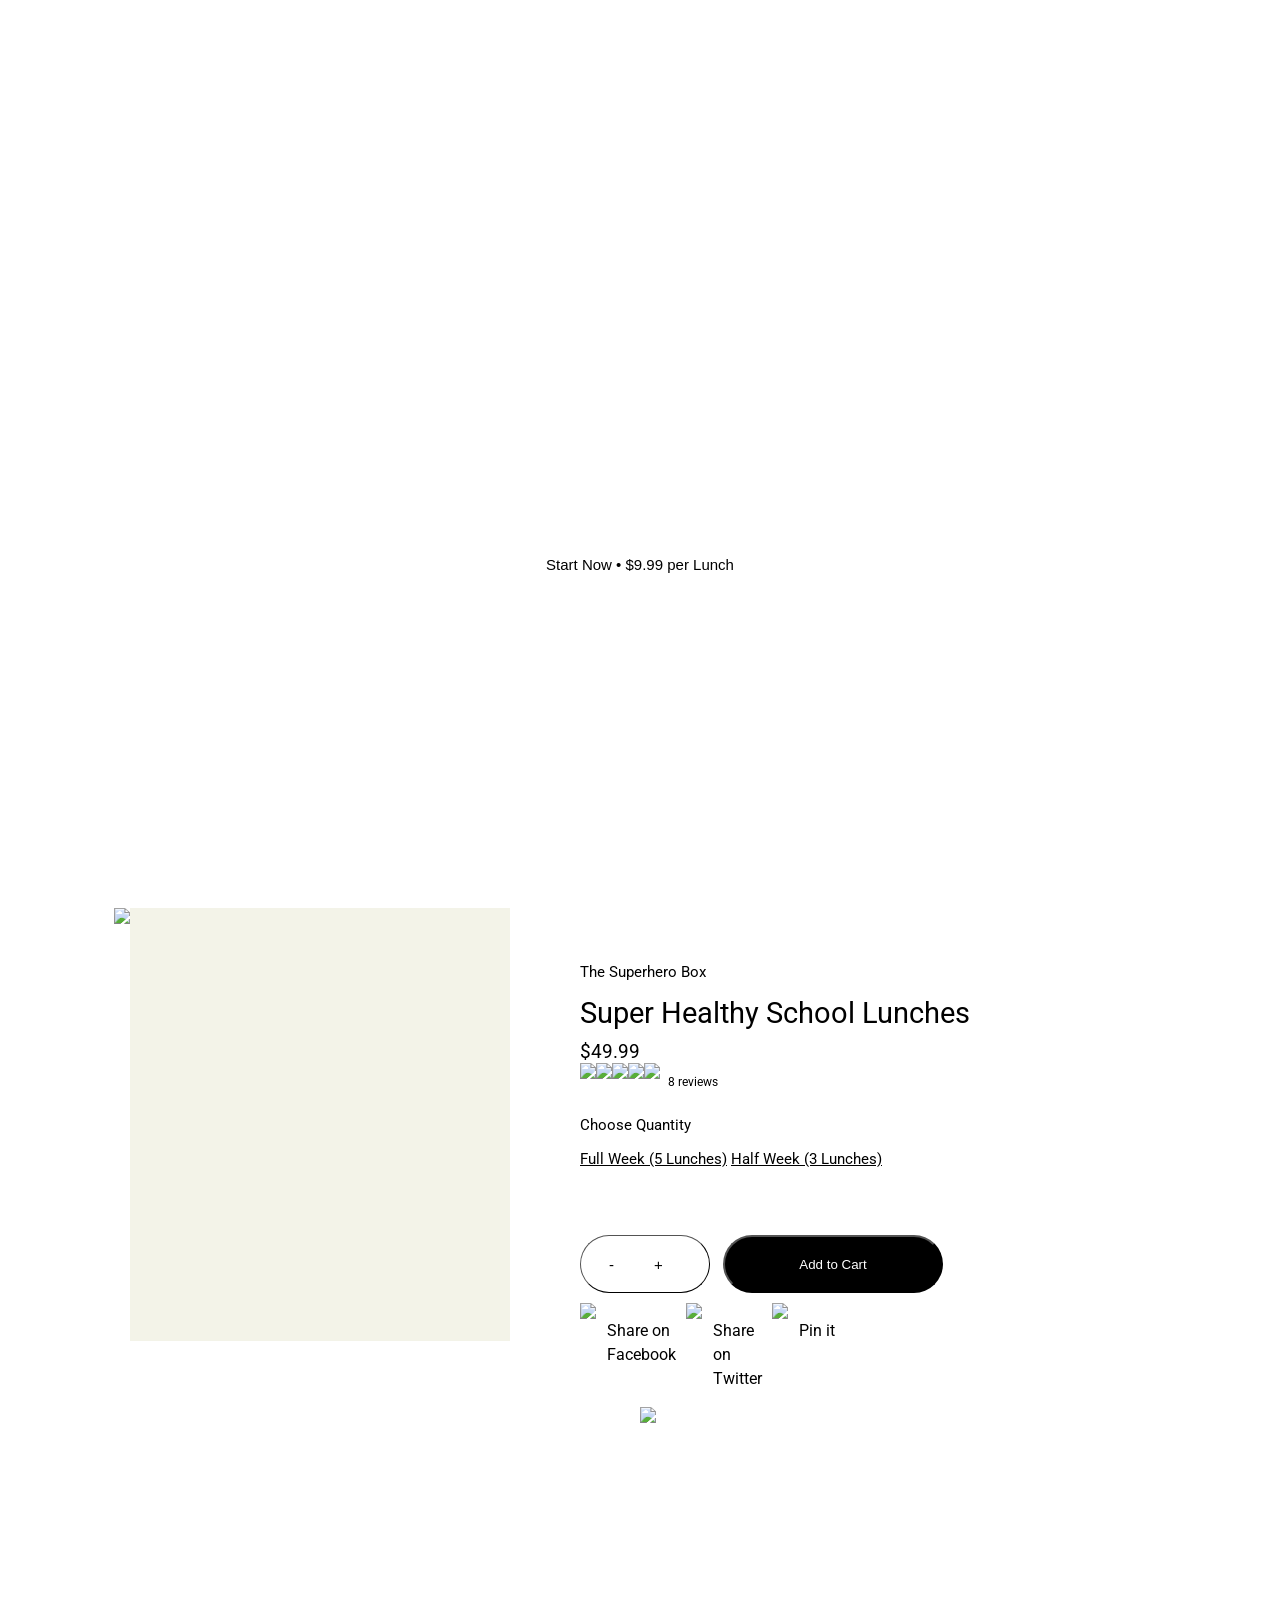
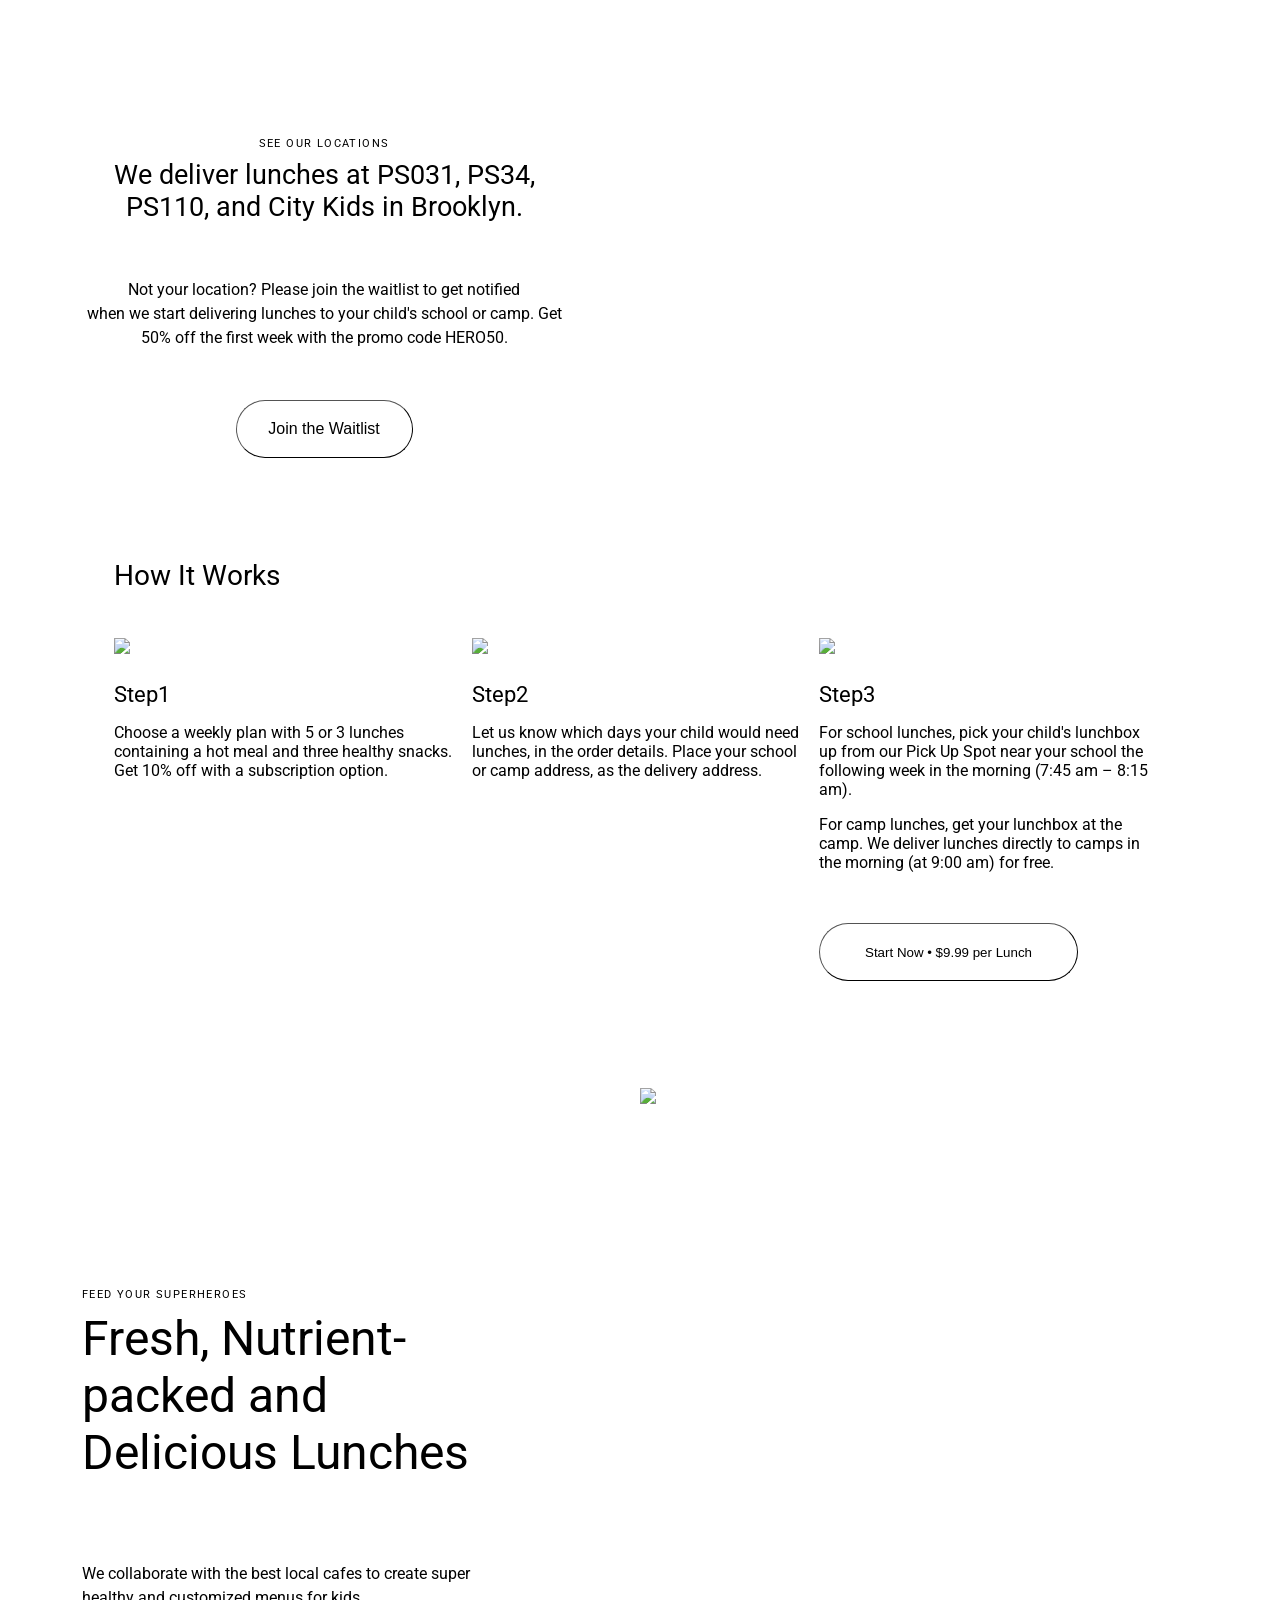
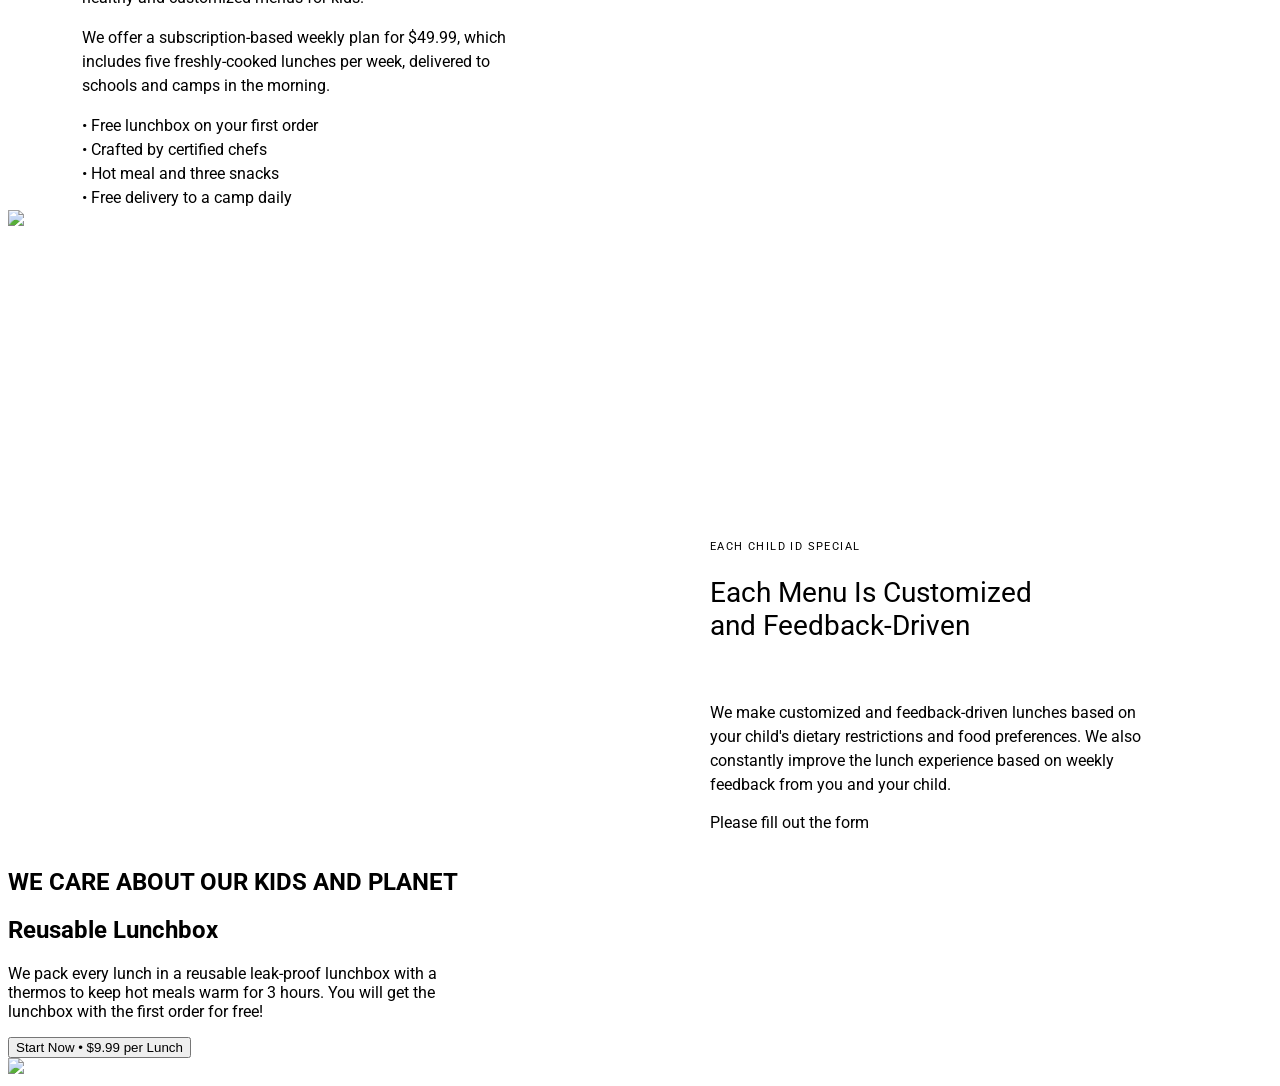
==== Lab3.html @ 6806e0a5 "feat: add section Care about kids" ====
<!DOCTYPE html>
<html lang="en">
<head>
    <meta charset="UTF-8">
    <meta name="viewport" content="width=device-width, initial-scale=1.0">
    <title>Document</title>
    <link rel="stylesheet" href="Lab3.css">
</head>
<body>
    <header class="header">
        <div class="header-container">
            <p class="action">FEED YOUR SUPERHERO</p>
            <h1>Super Healthy Lunches for Picky Eaters.</h1>
            <p class="info-about">Freshly cooked lunches delivered to schools and camps daily.</p>
            <button class="start-now">Start Now • $9.99 per Lunch</button>
        </div>
    </header>
    <main>
        <section class="offer">
            <div class="container">
                <div class="lunch-description">
                    <div class="lunch-photo">
                        <img src="images/Lunch2.png">
                        <div class="rectangle"></div>
                    </div>
                    <div class="text-description">
                        <p class="lunch-name">The Superhero Box</p>
                        <p class="name">Super Healthy School Lunches</p>
                        <p class="cost">$49.99</p>
                        <div class="marks">
                            <div class="average-mark">
                                <img src="images/star.svg">
                                <img src="images/star.svg">
                                <img src="images/star.svg">
                                <img src="images/star.svg">
                                <img src="images/star.svg">
                            </div>    
                            <p class="number-of-reviews">8 reviews</p>
                        </div>
                        <p class="choosing">Choose Quantity</p>
                        <a class="number-of-lunches" href="#">Full Week (5 Lunches)</a>
                        <a class="number-of-lunches" href="#">Half Week (3 Lunches)</a>
                    <div class="buttons">
                        <button class="amount">-+</button>
                        <button class="add-to-cart">Add to Cart</button>
                    </div>
                    <div class="social-media">
                        <div class="facebook">
                            <img src="images/facebook_icon.svg">
                            <p>Share on <br> Facebook</p>
                        </div>
                        <div class="facebook">
                            <img src="images/twitter_icon.svg">
                            <p>Share <br> on <br> Twitter</p>
                        </div>
                        <div class="facebook">
                            <img src="images/pin_icon.svg">
                            <p>Pin it</p>
                        </div>
                    </div>
                </div>              
            </div>
        </section>
        <section class="location">
            <div class="location-container">
                <div class="location-info fb50">
                    <h2>SEE OUR LOCATIONS</h2>
                    <p class="address">We deliver lunches at PS031, PS34, <br>
                        PS110, and City Kids in Brooklyn.</p>
                    <p class="not-your-location">Not your location? Please join the waitlist to get notified <br>
                        when we start delivering lunches to your child's school or camp. Get <br> 
                        50% off the first week with the promo code HERO50.</p>
                    <button class="join-waitlist">Join the Waitlist</button>
                </div>
                <img src="images/map.png" class="fb50">
            </div>
        </section>
        <section class="how-it-works">
            <div class="container">
                <h2>How It Works</h2>
                <div class="cards">
                    <div class="step1">
                        <img src="images/Card1.png">
                        <h2>Step1</h2>
                        <p>Choose a weekly plan with 5 or 3 lunches <br> 
                            containing a hot meal and three healthy snacks. <br> 
                            Get 10% off with a subscription option.</p>
                    </div>
                    <div class="step2">
                        <img src="images/Card2.png">
                        <h2>Step2</h2>
                        <p>Let us know which days your child would need <br> 
                            lunches, in the order details. Place your school <br> 
                            or camp address, as the delivery address.</p>
                    </div>
                    <div class="step3">
                        <img src="images/Card1.png">
                        <h2>Step3</h2>
                        <p>For school lunches, pick your child's lunchbox <br> 
                            up from our Pick Up Spot near your school the <br> 
                            following week in the morning (7:45 am – 8:15 <br>
                            am).
                        </p>
                        <p class="extra-info">For camp lunches, get your lunchbox at the <br>
                            camp. We deliver lunches directly to camps in <br>
                            the morning (at 9:00 am) for free.
                        </p>
                        <button>Start Now • $9.99 per Lunch</button>
                    </div>
                </div>
            </div>
        </section>
        <section class="feed-superhero">
            <div class="feed-superhero-container">
                <div class="feed-superhero-info fb50">
                    <h2 class="feed-superhero-title1">FEED YOUR SUPERHEROES</h2>
                    <h2 class="feed-superhero-title2">Fresh, Nutrient- <br> packed and <br> Delicious Lunches</h2>
                    <p class="collaborating">We collaborate with the best local cafes to create super <br>
                        healthy and customized menus for kids.</p>
                    <p class="offering">We offer a subscription-based weekly plan for $49.99, which  <br>
                        includes five freshly-cooked lunches per week, delivered to <br> 
                        schools and camps in the morning.</p>
                    <div class="features">
                        <li>• Free lunchbox on your first order</li>
                        <li>• Crafted by certified chefs</li>
                        <li>• Hot meal and three snacks</li>
                        <li>• Free delivery to a camp daily</li>
                    </div>     
                </div>
                <img src="images/peas.png" class="fb50">
            </div>
        </section>
        <section class="special-child">
            <div class="special-child-container">
                <img src="images/special_child_image.png" class="fb50">
                <div class="special-child-info fb50">
                    <h2 class="special-child-title1">EACH CHILD ID SPECIAL</h2>
                    <h2 class="special-child-title2">Each Menu Is Customized <br> and Feedback-Driven</h2>
                    <p class="customizing">We make customized and feedback-driven lunches based on <br> 
                        your child's dietary restrictions and food preferences. We also <br>
                        constantly improve the lunch experience based on weekly <br>
                        feedback from you and your child.
                    </p>
                    <p class="fill-out">Please fill out the form</p>
                </div>
            </div>
        </section>
        <section class="care-about-kids">
            <div class="care-about-kids-container">
                <div class="care-about-kids-info fb50">
                    <h2 class="care-about-kids-title1">WE CARE ABOUT OUR KIDS AND PLANET</h2>
                    <h2 class="care-about-kids-title2">Reusable Lunchbox</h2>
                    <p>We pack every lunch in a reusable leak-proof lunchbox with a <br> 
                    thermos to keep hot meals warm for 3 hours. You will get the <br>
                    lunchbox with the first order for free!
                    </p>
                    <button>Start Now • $9.99 per Lunch</button>
                </div>
                <img src="images/enjoy_lunch.png" class="fb50">
            </div>
        </section>
    </main>
</body>
</html>
---- Lab3.css ----
@import url('https://fonts.googleapis.com/css2?family=Roboto:ital,wght@0,100..900;1,100..900&display=swap');

*, *::after, *::before {
    box-sizing: border-box;
}

body {
    font-family: "Roboto", sans-serif;
    font-weight: 400;
}

.header {
    background-image: url(images/header_image.png);
    background-repeat: no-repeat;
    background-size: cover;
    height: 800px;
}

.header-container {
    display: flex;
    flex-direction: column;
    /*max-width: 1000px;*/
    width: 80%;
    height: inherit;
    margin: 0 auto;
  
    justify-content: center;
    align-items: center;
}

.header-container h1 {
     font-size: 86px;
     font-weight: 400;
     color: white;
     text-align: center;
     margin: 0;
}

.action {
    font-size: 11px;
    letter-spacing: 1.4px;
    color: white
}

.info-about {
    font-size: 24px;
    color: white
}

.start-now {
    width: 259px;
    height: 58px;
    border-radius: 40px;
    background-color: white;
    color:black;
    border: none;
    font-size: 15px;
}

.offer {
    margin-top: 100px;
}

.container {
    max-width: 1052px;
    width: 90%;
    margin: 0 auto;
}

.lunch-description {
    display: flex;
    flex-direction: row;
    gap: 70px;
}

.lunch-photo {
    display: flex;
    flex-direction: row;
}

.lunch-photo img {
    height: 433px;
}

.rectangle {
    height: 433px;
    width: 380px;
    background-color: #F3F3E8;
}

.text-description {
    align-items: left;
}

.lunch-name {
    padding-top: 40px;
    font-size: 15px;
}

.name {
    font-size: 29px;
    margin: 0%;
}

.cost {
    font-size: 19px;
    margin: 0%;
    margin-top: 10px;
}

.marks {
    display: flex;
    flex-direction: row;
    
    gap: 8px;
    margin-left: auto;
}

.average-mark {
    display: flex;
    flex-direction: row;
    /*list-style: none;*/
    justify-content: start;

}
.average-mark img {
    width: 16px;
}

.number-of-reviews {
    font-size: 12px;
}

.choosing {
    font-size: 15px;
}

.number-of-lunches {
    font-size: 15px;
    color:black;
}

.buttons {
    margin-top: 67px;
    gap: 13px;
    display: flex;
    flex-direction: row;
}

.amount {
    font-size: 15px;
    height: 58px;
    width: 130px;
    border-color: black;
    border-width: 1px;
    border-radius: 40px;
    background-color: white;
    letter-spacing: 40px;
    padding-left: 28px;
}

.add-to-cart {
    height: 58px;
    width: 220px;
    border-radius: 40px;
    background-color: black;
    color: white;
}

.social-media {
    padding-top: 10px;
    display: flex;
    flex-direction: row;
    gap: 10px;
}

.facebook {
    display: flex;
    flex-direction: row;
    gap: 10px;
    line-height: 24px;
}

.facebook img {
    width: 17px;
    margin-bottom: 45px;
}

location {
    margin-top: 153px;
}

.location-container {
    display: flex;
    flex-direction: row;
    justify-content: space-between;
}

.fb50 {
    flex-basis: 50%;
}

.location-info {
    justify-content: center;
    align-items: center;
    text-align: center;
}

.location-info h2 {
    font-size: 11px;
    font-weight: 400;
    letter-spacing: 1.4px;
    margin-top: 330px;
}

.address {
    font-size: 27px;
    margin: 0%;
}

.not-your-location {
    font-size: 16px;
    line-height: 24px;
    margin-top: 55px;
}

.join-waitlist {
    margin-top: 34px;
    width: 177px;
    height: 58px;
    font-size: 16px;
    border-radius: 40px;
    border-width: 1px;
    border-color: black;
    background-color: white;
}

.how-it-works h2 {
    margin-top: 101px;
    font-size: 28px;
    font-weight: 400;
}

.cards {
    margin-top: 46px;
    display: flex;
    flex-direction: row;
    gap: 20px;
}

.cards h2 {
    font-size: 22px;
    margin: 0;
    margin-top: 24px;
}

.cards p {
    font-size: 16px;
}

.step3 button {
    width: 259px;
    height: 58px;
    border-color: black;
    border-width: 1px;
    border-radius: 40px;
    margin-top: 35px;
    background-color: white;
}

.feed-superhero {
    margin-top: 107px;
}

.feed-superhero-container {
    display: flex;
    flex-direction: row;
    justify-content: space-between;
}

.feed-superhero-title1{
    font-size: 11px;
    letter-spacing: 1.4px;
    font-weight: 400;
    margin-top: 200px;
}

.feed-superhero-info {
    padding-left: 74px;
}

.feed-superhero-title2 {
    font-size: 48px;
    font-weight: 400;
    margin: 0%;
}

.collaborating {
    font-size: 16px;
    line-height: 24px;
    margin-top: 81px;
}

.offering {
    font-size: 16px;
    line-height: 24px;
}

.features {
    font-size: 16px;
    line-height: 24px;
    list-style: none;
}

.special-child-container {
    display: flex;
    flex-direction: row;
    justify-content: space-between;
}

.special-child-info {
    padding-left: 70px;
}

.special-child-title1 {
    margin-top: 330px;
    font-size: 11px;
    font-weight: 400;
    letter-spacing: 1.4px;
}

.special-child-title2 {
    font-size: 28px;
    font-weight: 400;
}

.customizing {
    margin-top: 59px;
    font-size: 16px;
    line-height: 24px;
}

.fill-out {
    font-size: 16px;
}
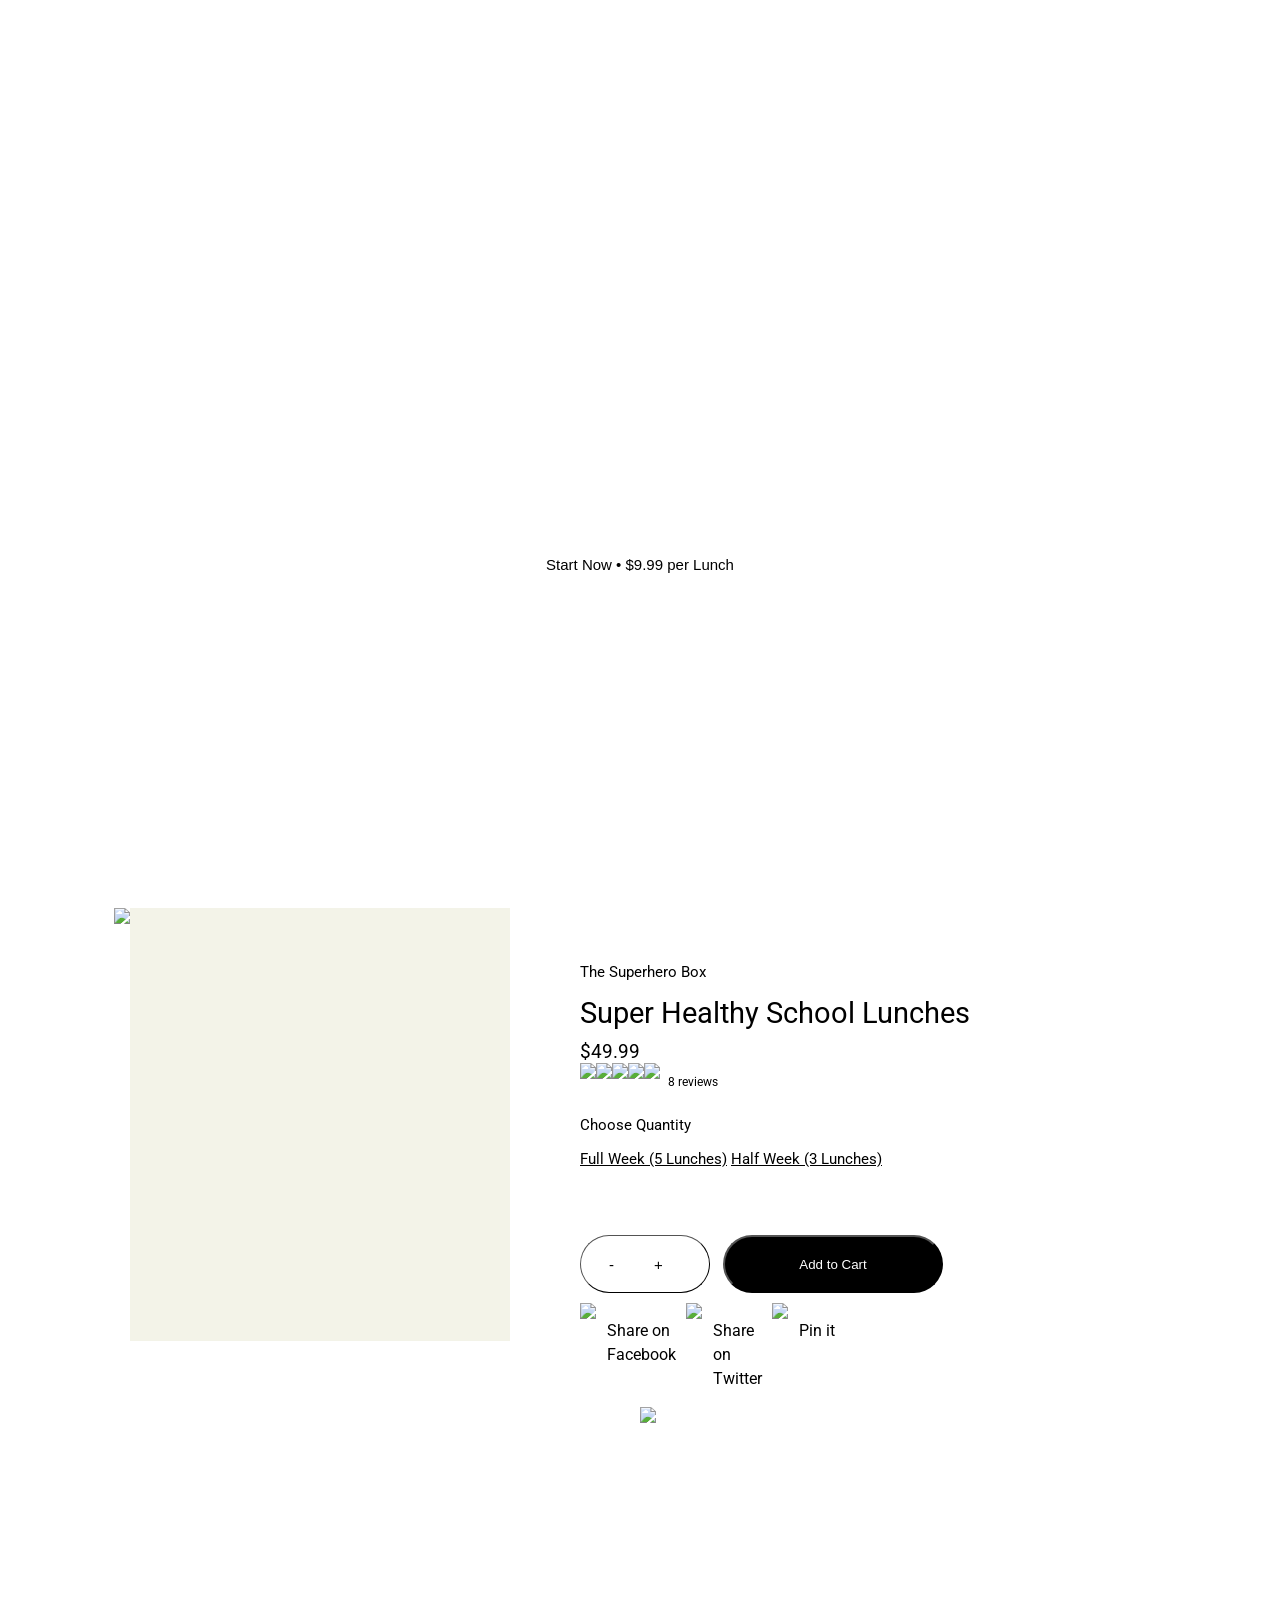
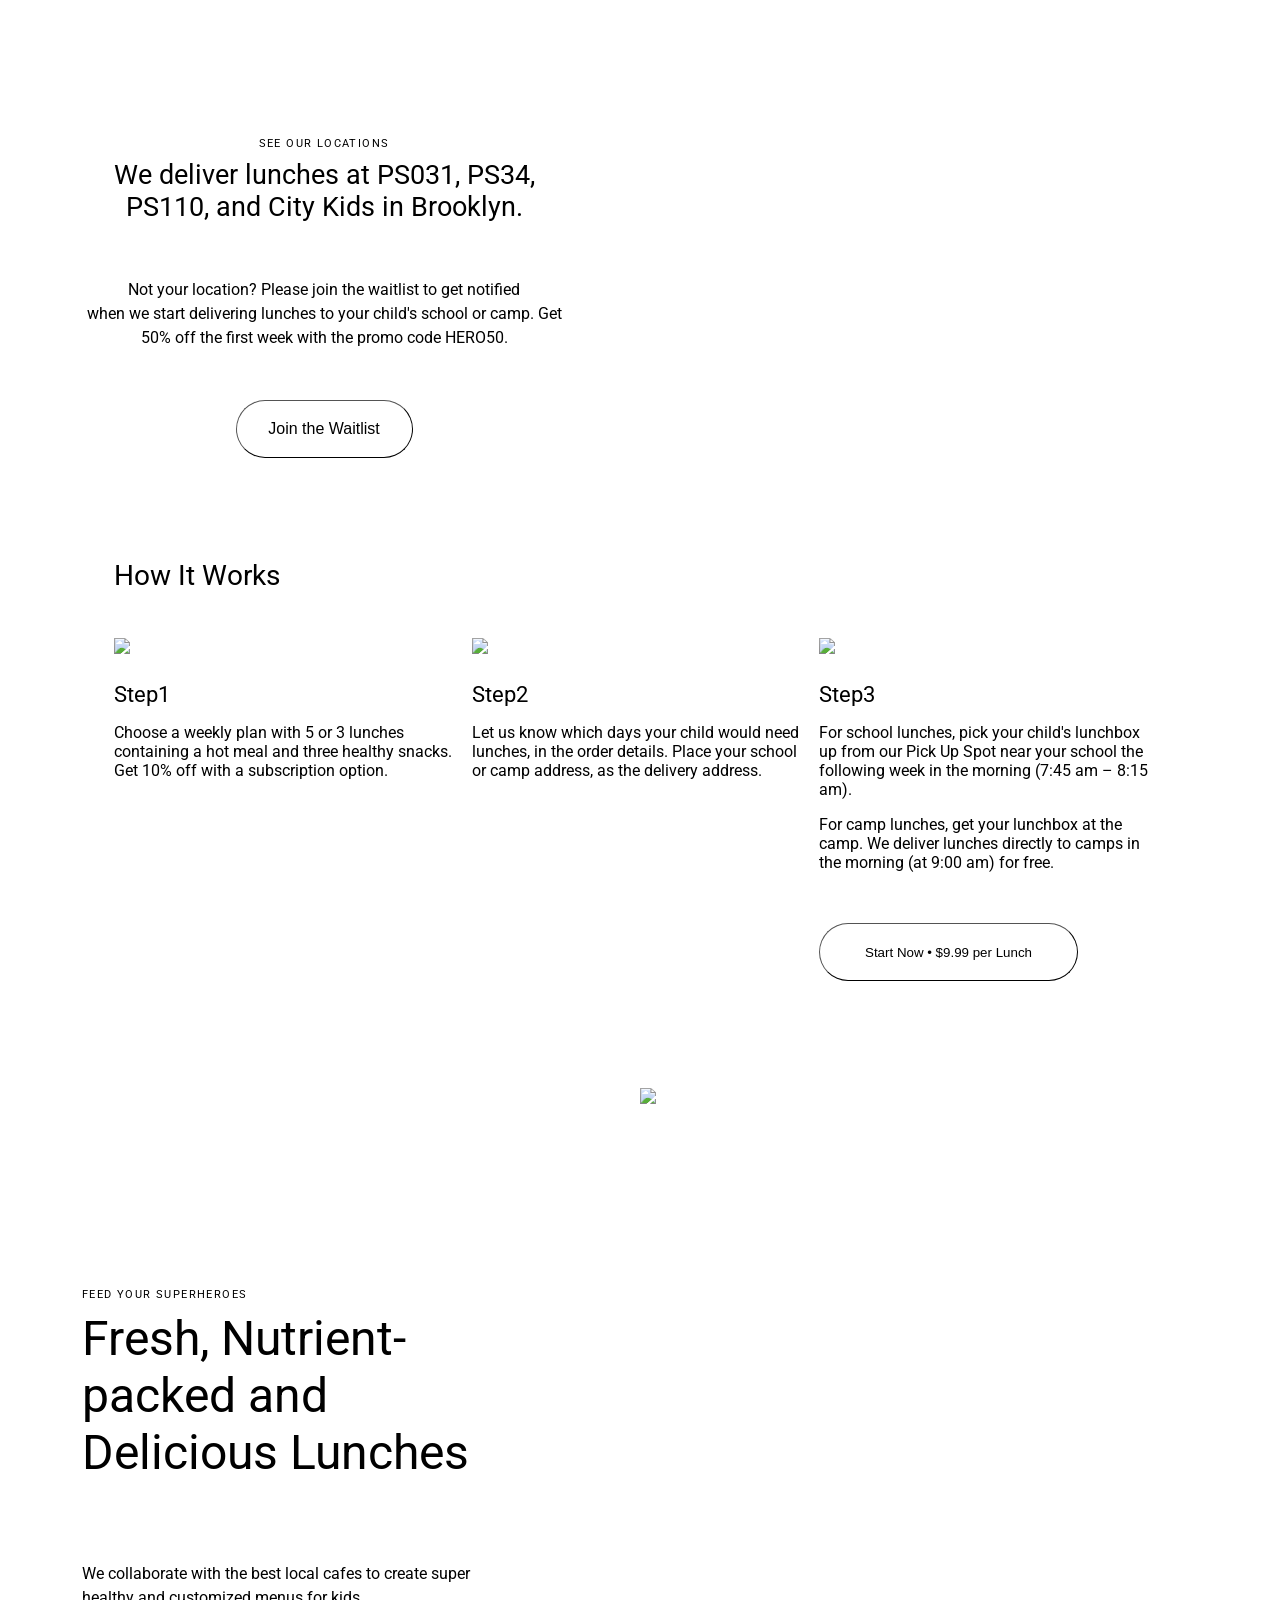
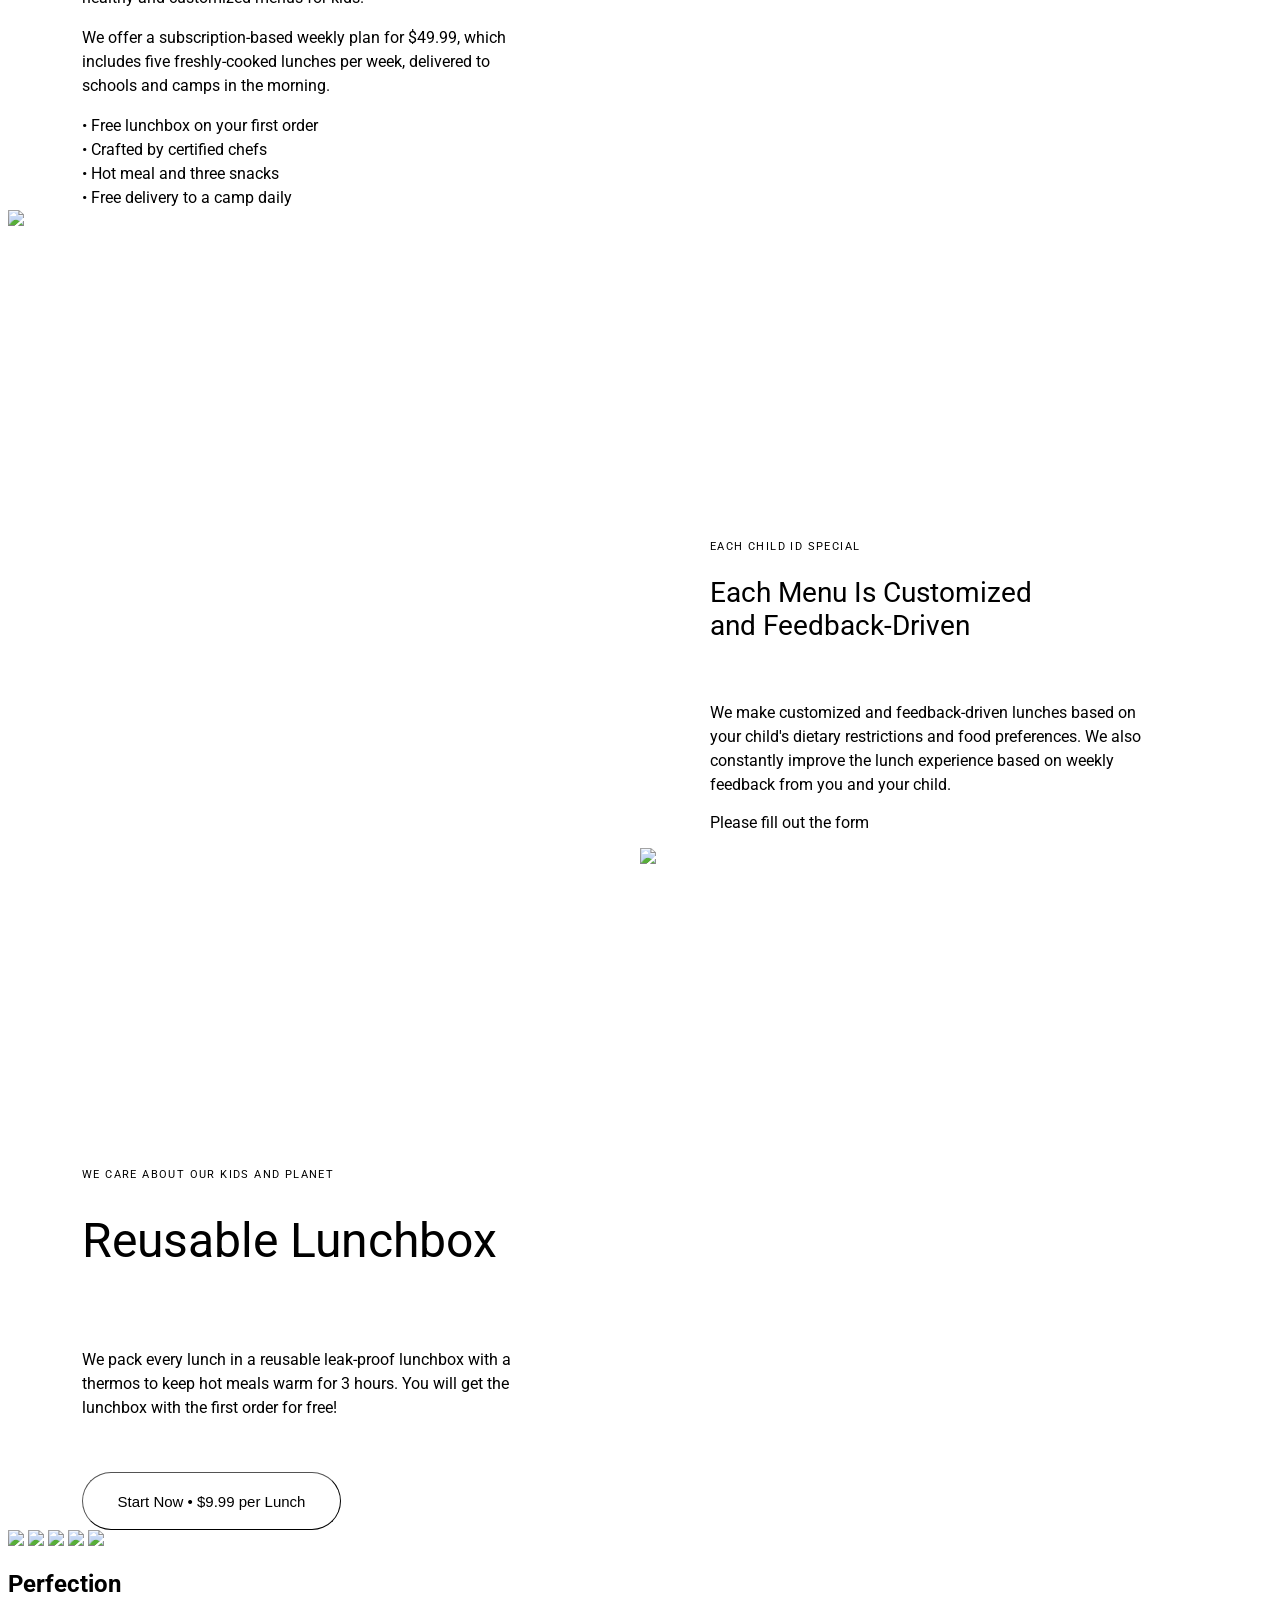
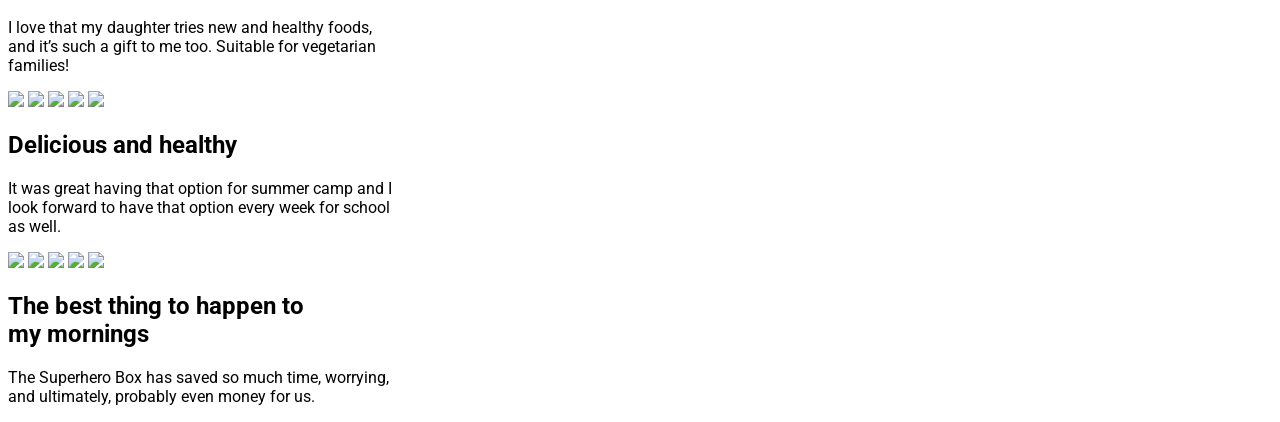
==== commit 108a290b: "feat: add info about main features" ====
--- a/Lab3.html
+++ b/Lab3.html
@@ -159,6 +159,50 @@
                 <img src="images/enjoy_lunch.png" class="fb50">
             </div>
         </section>
+        <div class="first-two-main-features">
+            <div class="perfection">
+                <div class="mark">
+                    <img src="images/star.svg">
+                    <img src="images/star.svg">
+                    <img src="images/star.svg">
+                    <img src="images/star.svg">
+                    <img src="images/star.svg">
+                </div>   
+                <h2>Perfection</h2>
+                <p>I love that my daughter tries new and healthy foods, <br>
+                    and it’s such a gift to me too. Suitable for vegetarian <br>
+                    families!
+                </p>
+            </div>
+            <div class="delicious-and-healthy">
+                <div class="mark">
+                    <img src="images/star.svg">
+                    <img src="images/star.svg">
+                    <img src="images/star.svg">
+                    <img src="images/star.svg">
+                    <img src="images/star.svg">
+                </div>   
+                <h2>Delicious and healthy</h2>
+                <p>It was great having that option for summer camp and I <br>
+                    look forward to have that option every week for school  <br>
+                    as well.
+                </p>
+            </div>
+        </div>
+        <div class="best-thing">
+            <div class="mark">
+                <img src="images/star.svg">
+                <img src="images/star.svg">
+                <img src="images/star.svg">
+                <img src="images/star.svg">
+                <img src="images/star.svg">
+            </div>   
+            <h2>The best thing to happen to <br> my mornings</h2>
+            <p>The Superhero Box has saved so much time, worrying, <br>
+                and ultimately, probably even money for us.
+            </p>
+        </div>
+        
     </main>
 </body>
 </html>
--- a/Lab3.css
+++ b/Lab3.css
@@ -343,3 +343,45 @@
 .fill-out {
     font-size: 16px;
 }
+
+.care-about-kids-info button {
+    margin: 0%;
+    margin-top: 36px;
+    width: 259px;
+    height: 58px;
+    border-color: black;
+    border-width: 1px;
+    border-radius: 40px;
+    background-color: white;
+    font-size: 15px;
+}
+
+.care-about-kids-container {
+    display: flex;
+    flex-direction: row;
+    justify-content: space-between;
+}
+
+.care-about-kids-info {
+    padding-left: 74px;
+}
+
+.care-about-kids-title1 {
+    margin-top: 320px;
+    font-size: 11px;
+    font-weight: 400;
+    letter-spacing: 1.4px;
+}
+
+.care-about-kids-title2 {
+    margin: 0%;
+    margin-top: 31px;
+    font-size: 48px;
+    font-weight: 400;
+}
+
+.care-about-kids-info p {
+    margin-top: 79px;
+    font-size: 16px;
+    line-height: 24px;
+}
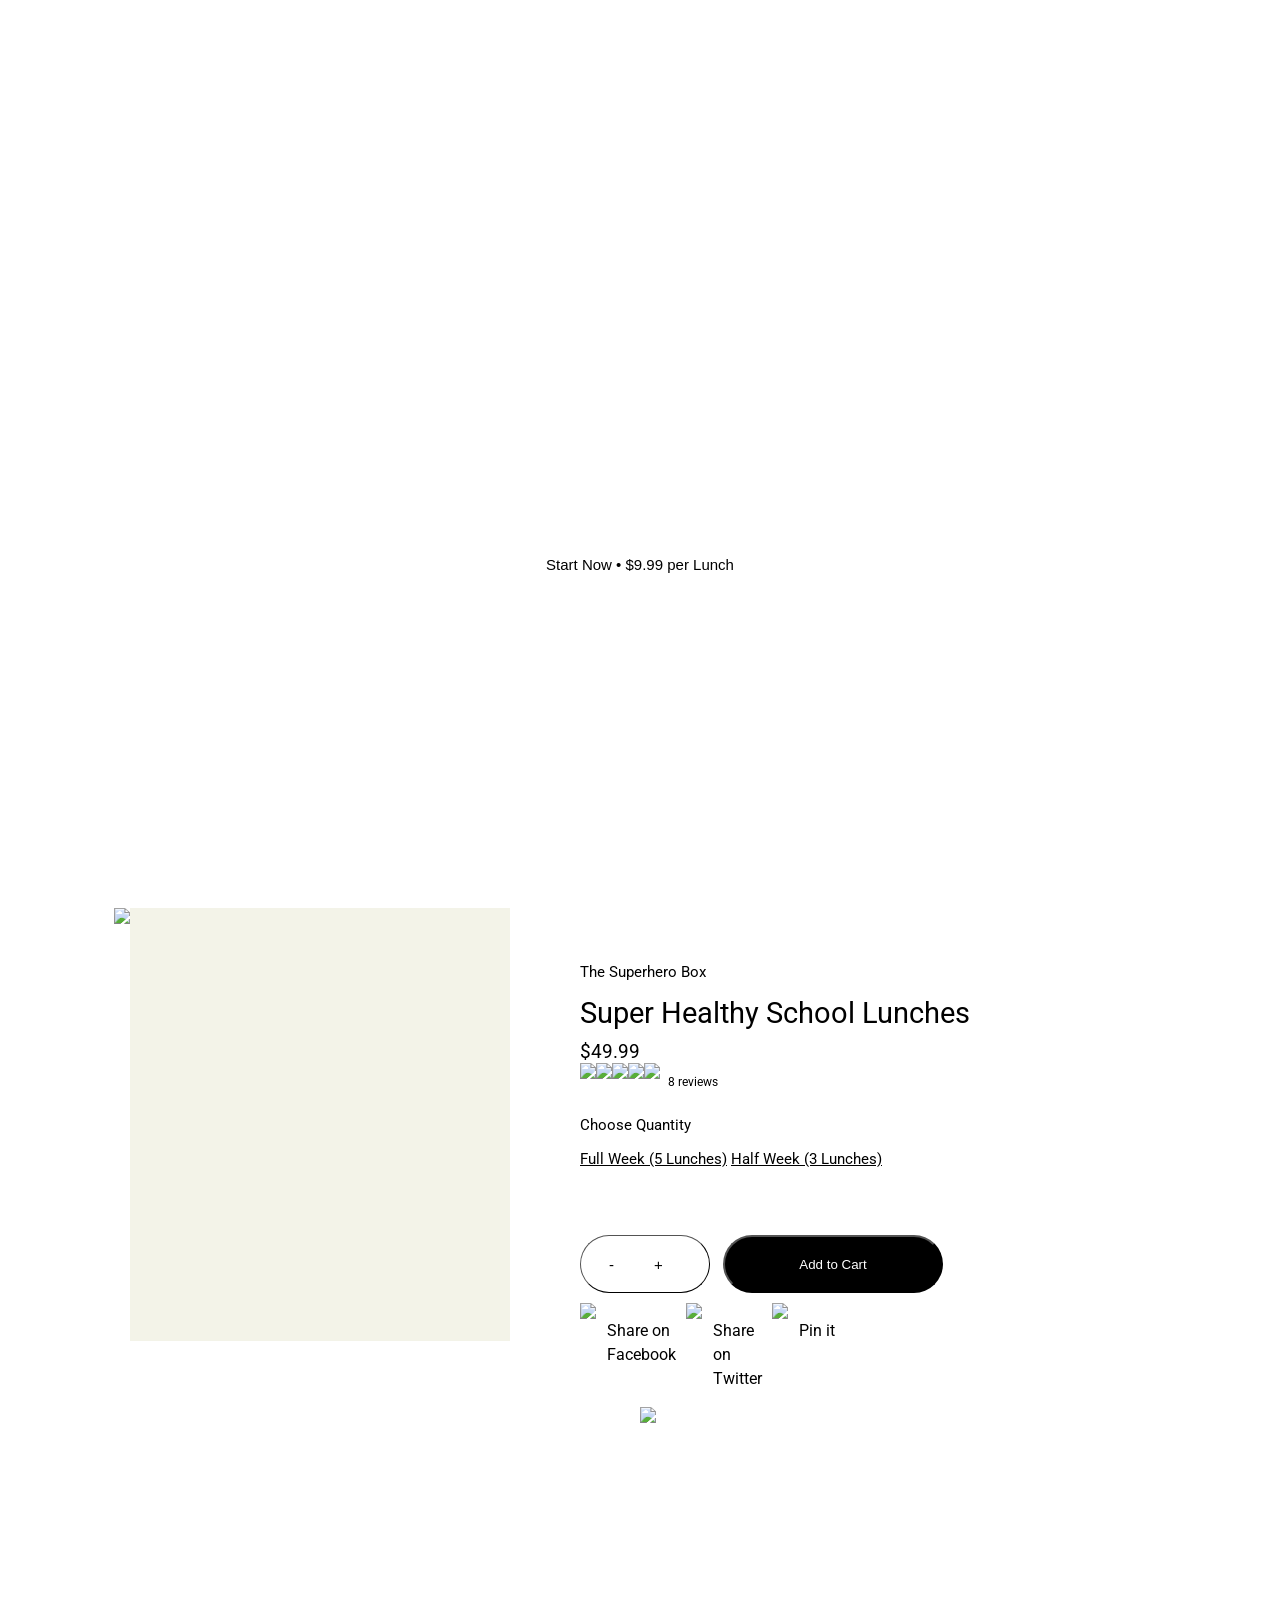
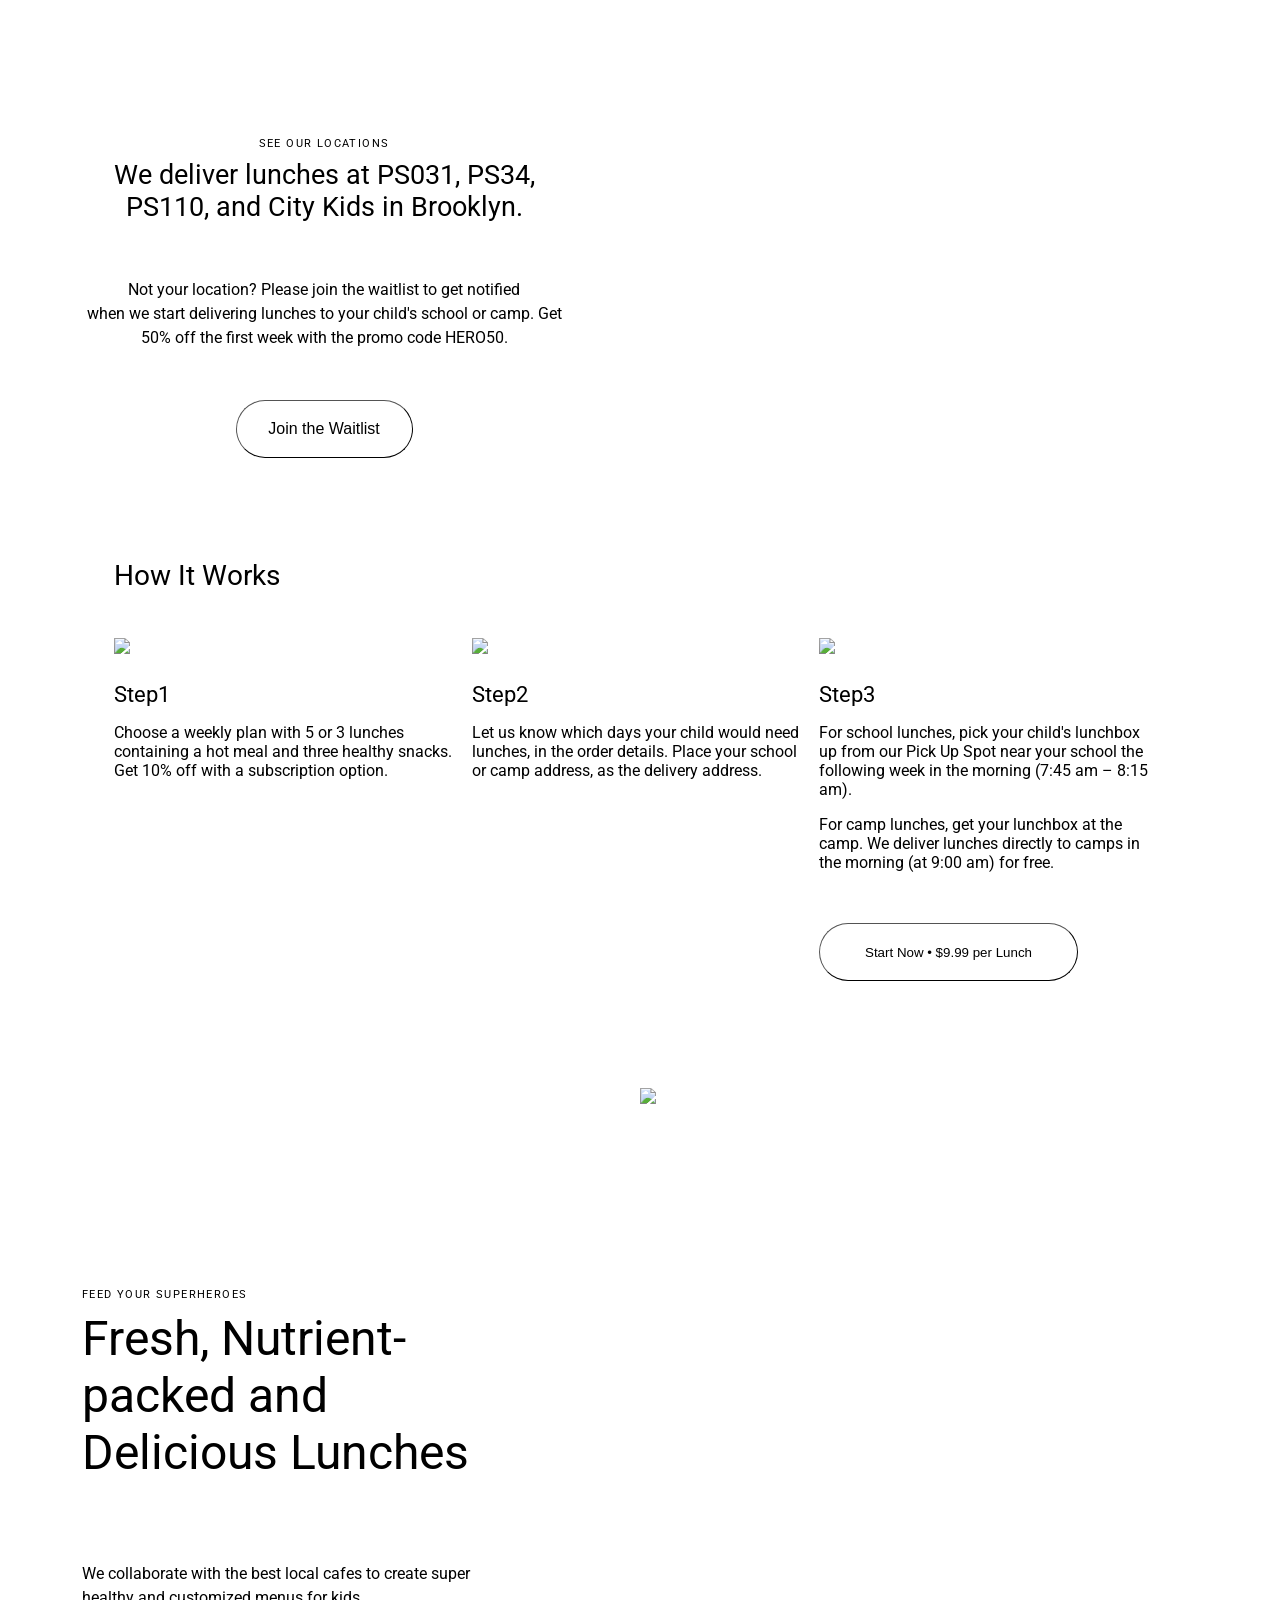
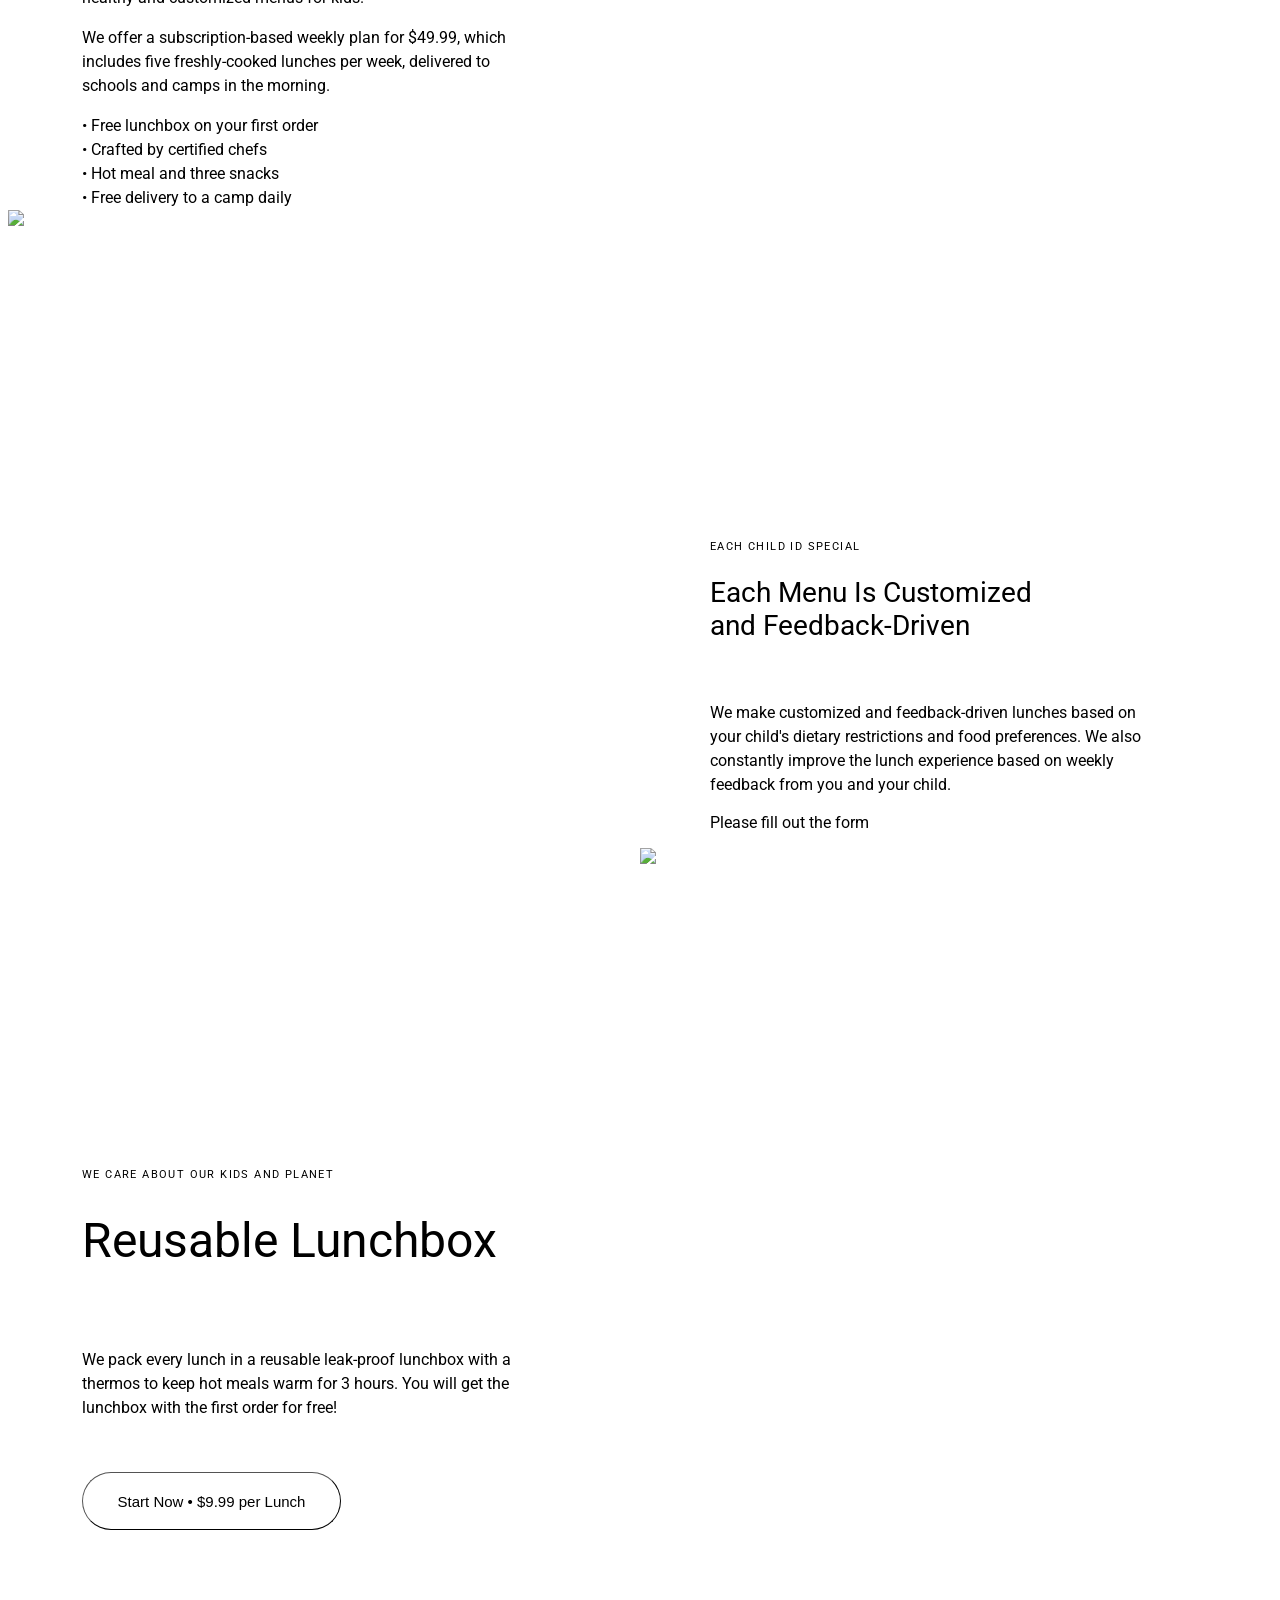
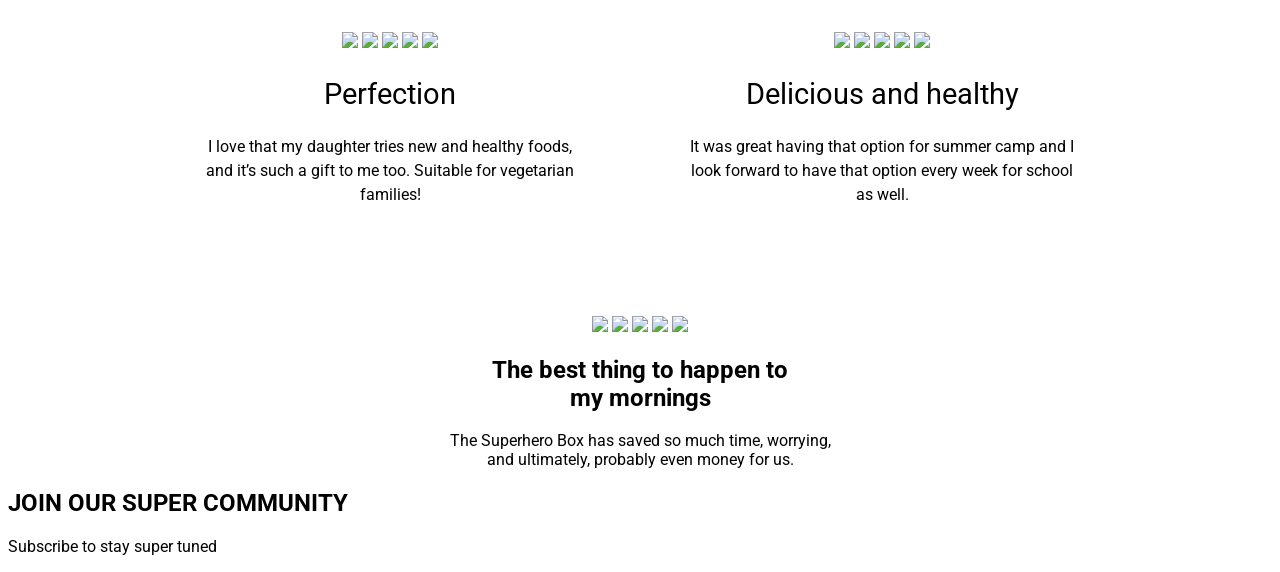
==== commit 003977f1: "feat: add section Super community" ====
--- a/Lab3.html
+++ b/Lab3.html
@@ -202,7 +202,10 @@
                 and ultimately, probably even money for us.
             </p>
         </div>
-        
+        <section class="super-community">
+            <h2>JOIN OUR SUPER COMMUNITY</h2>
+            <p>Subscribe to stay super tuned</p>
+        </section>
     </main>
 </body>
 </html>
--- a/Lab3.css
+++ b/Lab3.css
@@ -385,3 +385,53 @@
     font-size: 16px;
     line-height: 24px;
 }
+
+.first-two-main-features {
+    display: flex;
+    flex-direction: row;
+    justify-content: center;
+    align-items: center;
+    margin-top: 102px;
+    gap: 116px;
+}
+
+.perfection {
+    justify-content: center;
+    text-align: center;
+    align-items: center;
+}
+
+.delicious-and-healthy {
+    justify-content: center;
+    text-align: center;
+    align-items: center;
+}
+
+.perfection h2 {
+    font-size: 29px;
+    font-weight: 400;
+}
+
+.delicious-and-healthy h2 {
+    font-size: 29px;
+    font-weight: 400;
+}
+
+.perfection p {
+    font-size: 16px;
+    font-weight: 400;
+    line-height: 24px;
+}
+
+.delicious-and-healthy p {
+    font-size: 16px;
+    font-weight: 400;
+    line-height: 24px;
+}
+
+.best-thing {
+    margin-top: 93px;
+    justify-content: center;
+    text-align: center;
+    align-items: center;
+}
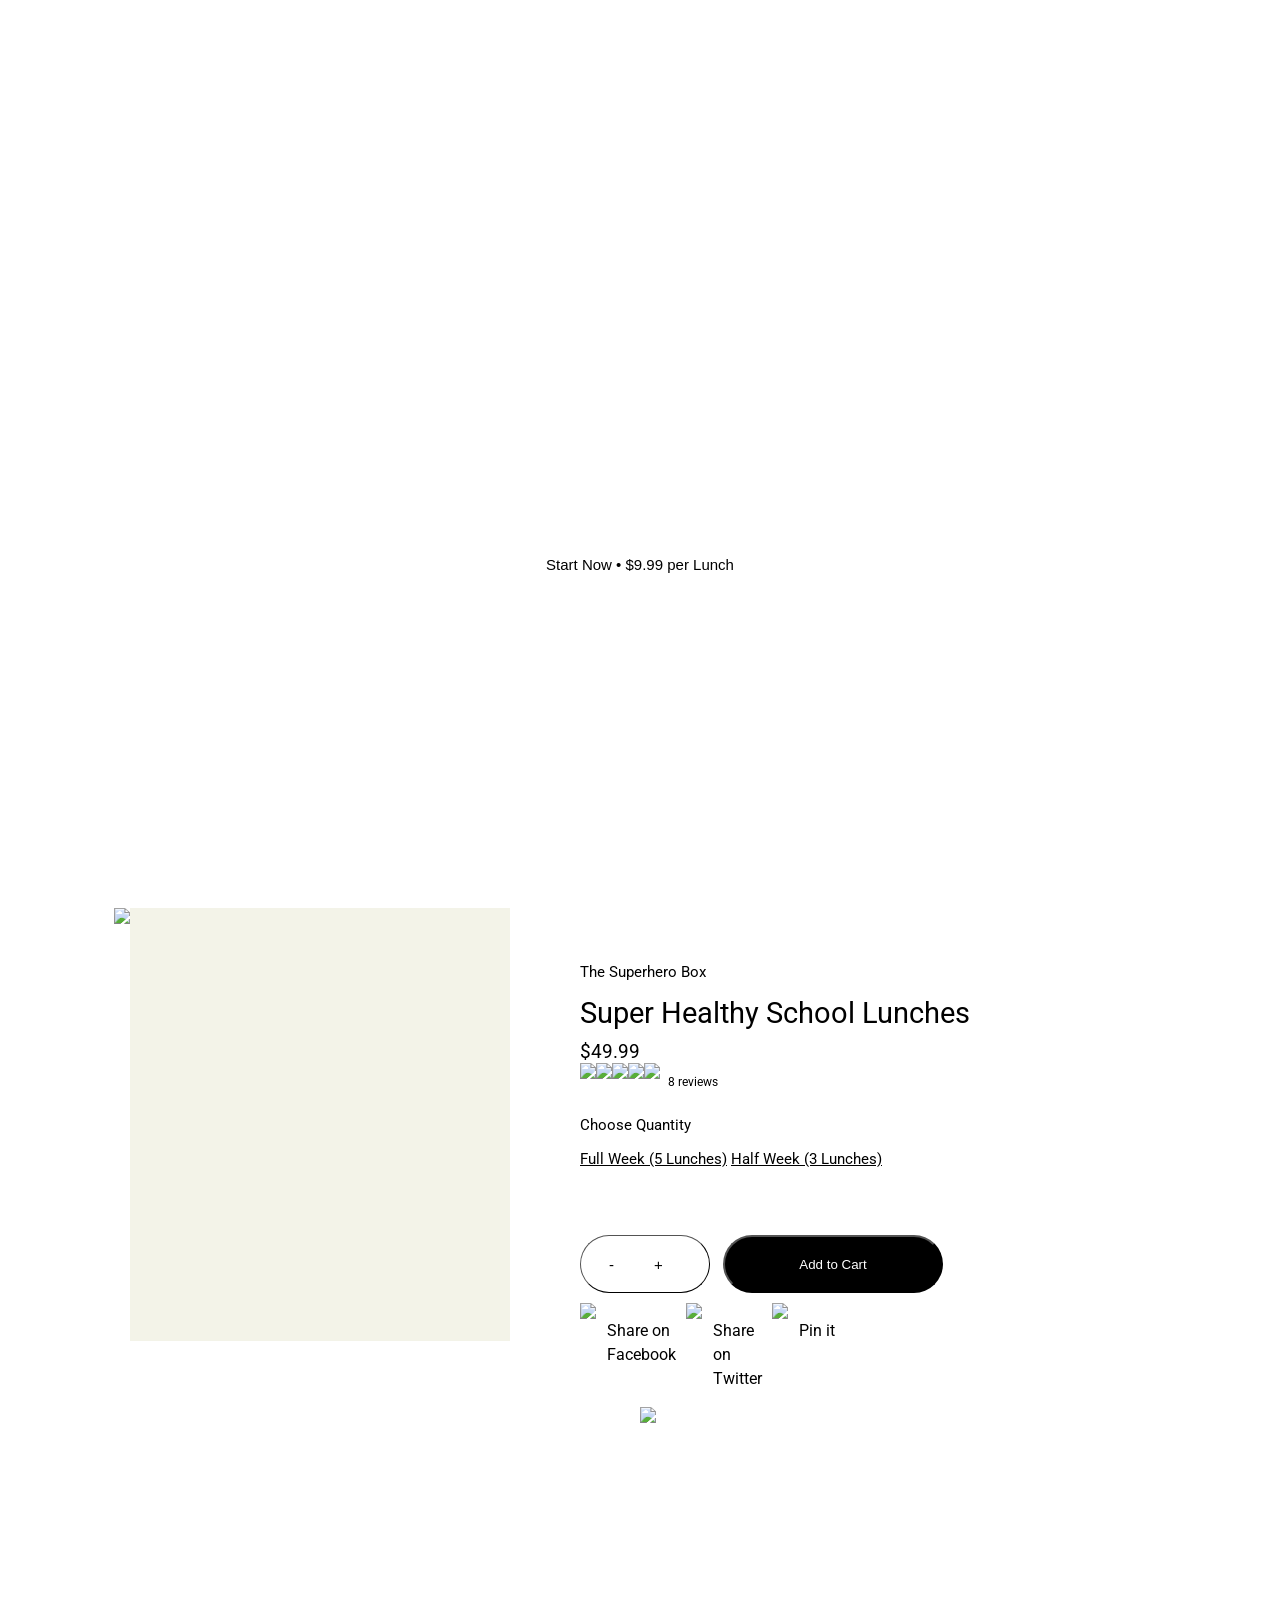
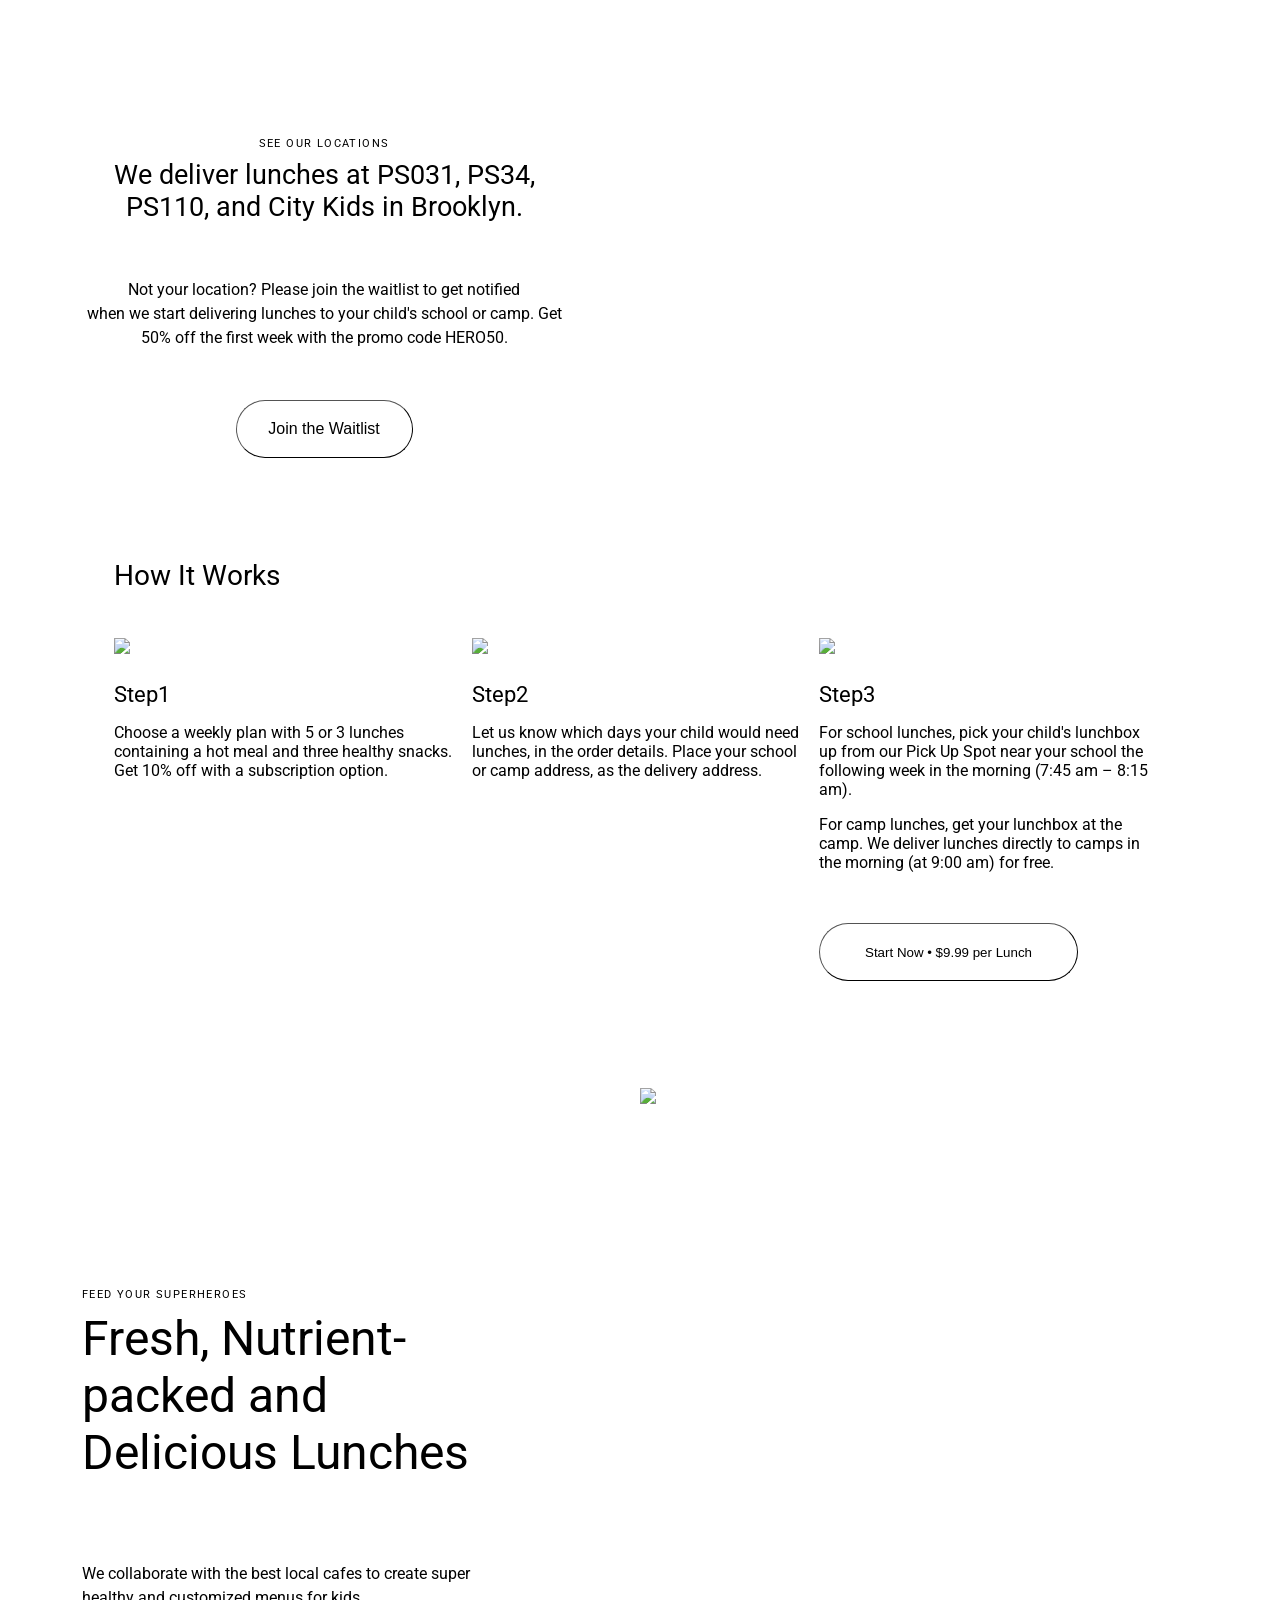
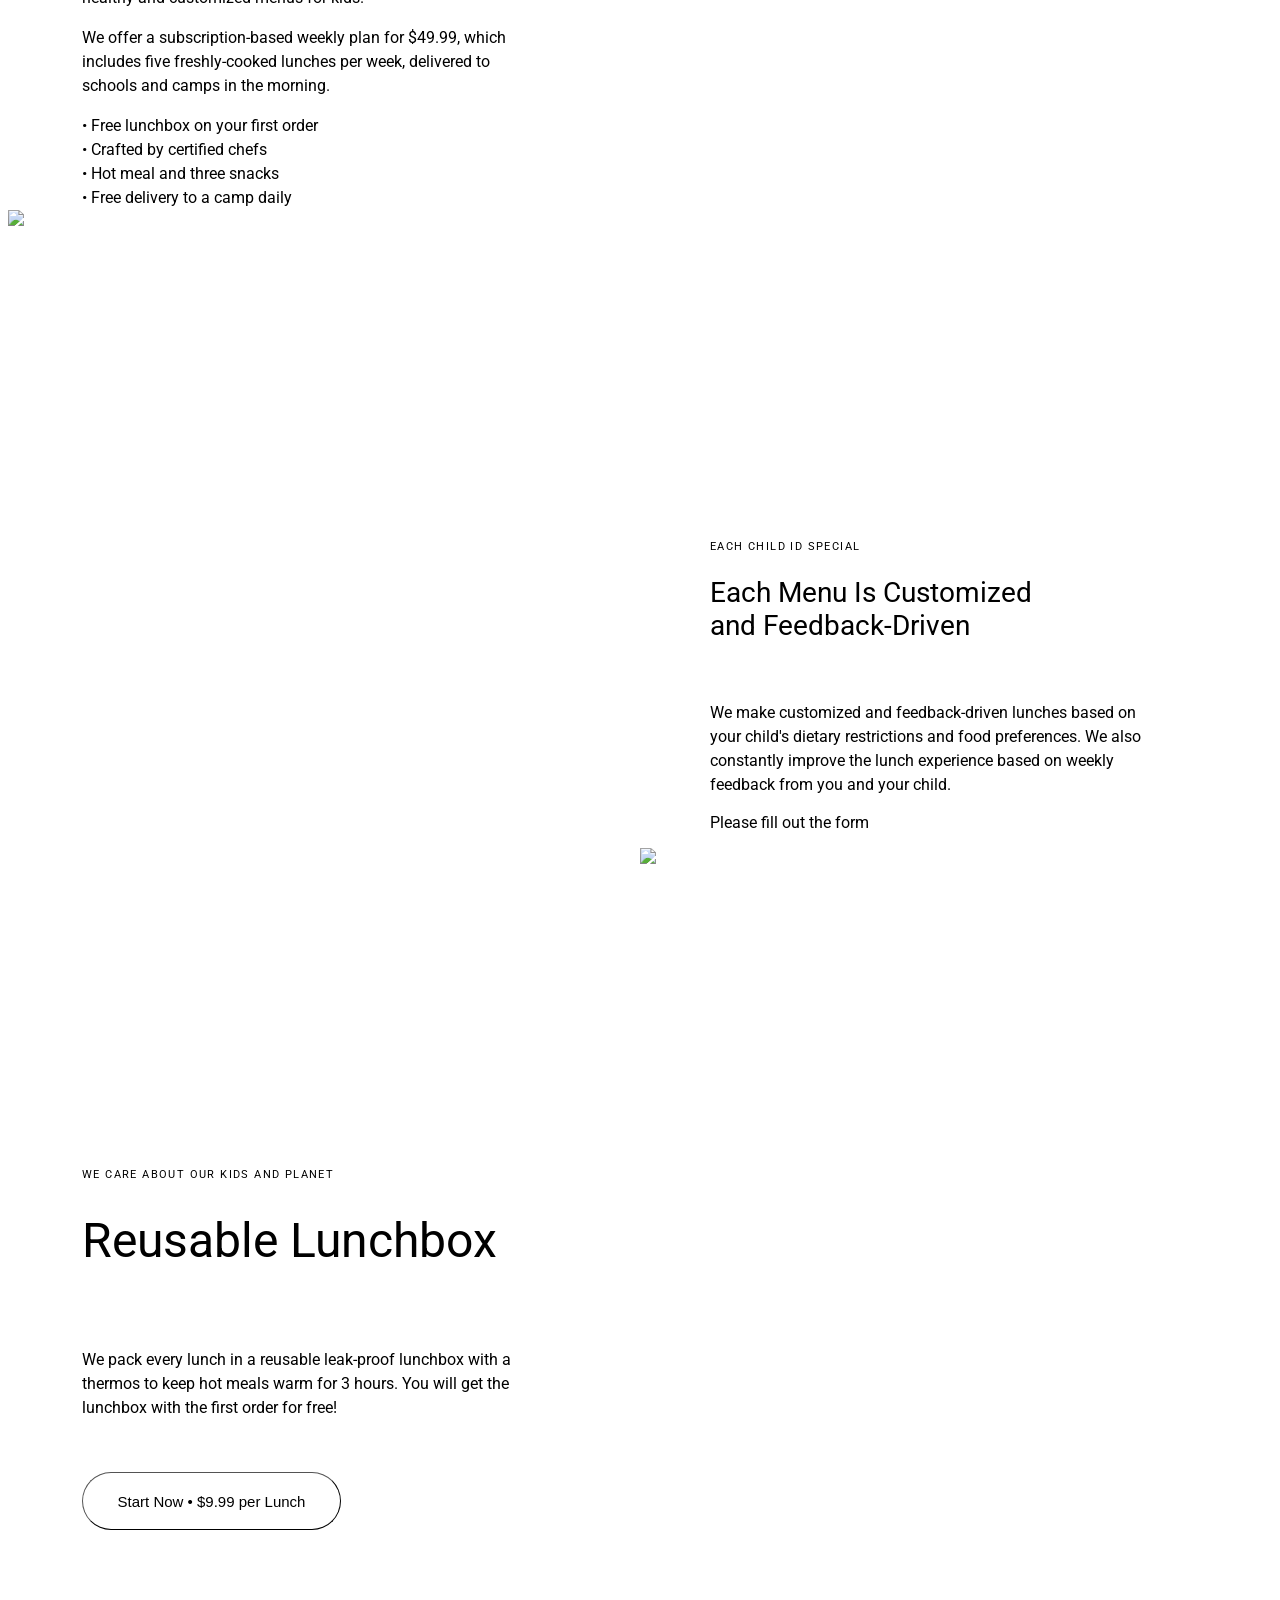
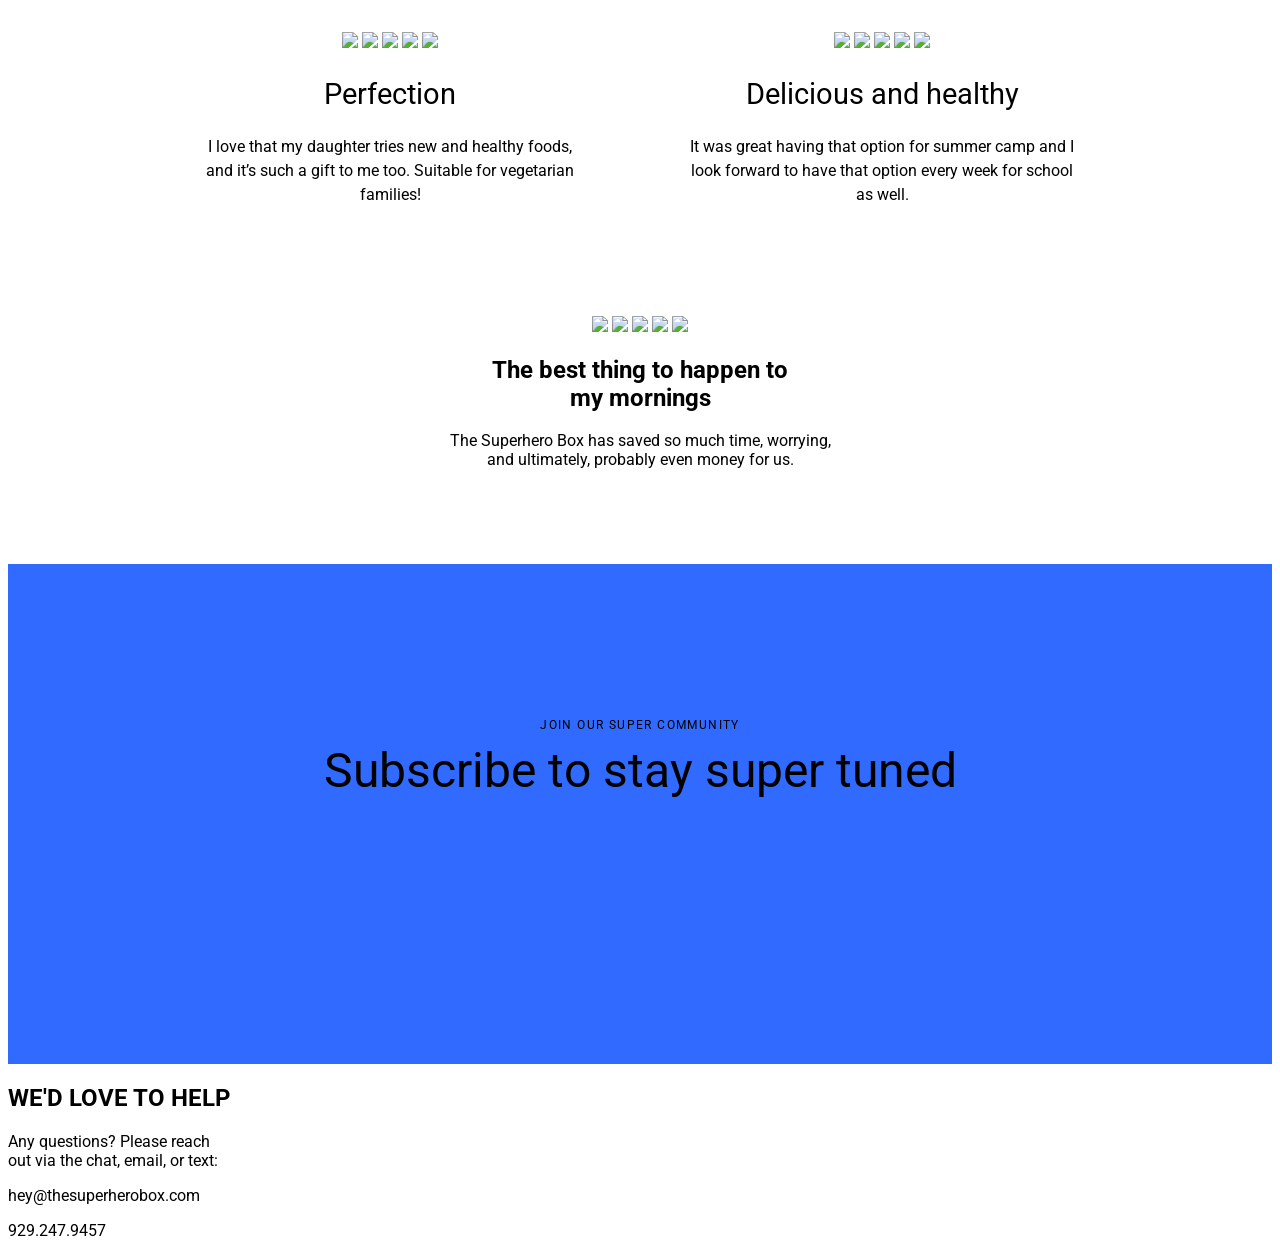
==== commit d8a74a91: "feat: add section Help" ====
--- a/Lab3.html
+++ b/Lab3.html
@@ -206,6 +206,13 @@
             <h2>JOIN OUR SUPER COMMUNITY</h2>
             <p>Subscribe to stay super tuned</p>
         </section>
+        <section class="help">
+            <h2>WE'D LOVE TO HELP</h2>
+            <p class="p1">Any questions? Please reach <br>
+                out via the chat, email, or text:</p>
+            <p class="post">hey@thesuperherobox.com</p>
+            <p class="p2">929.247.9457</p>
+        </section>
     </main>
 </body>
 </html>
--- a/Lab3.css
+++ b/Lab3.css
@@ -435,3 +435,24 @@
     text-align: center;
     align-items: center;
 }
+
+.super-community {
+    background-color: #306aff;
+    margin-top: 95px;
+    height: 500px;
+    background-size: cover;
+    text-align: center;
+}
+
+.super-community h2 {
+    padding-top: 154px;
+    font-size: 12px;
+    font-weight: 400;
+    letter-spacing: 1.4px;
+}
+
+.super-community p {
+    font-size: 48px;
+    font-weight: 400;
+    margin: 0%;
+}
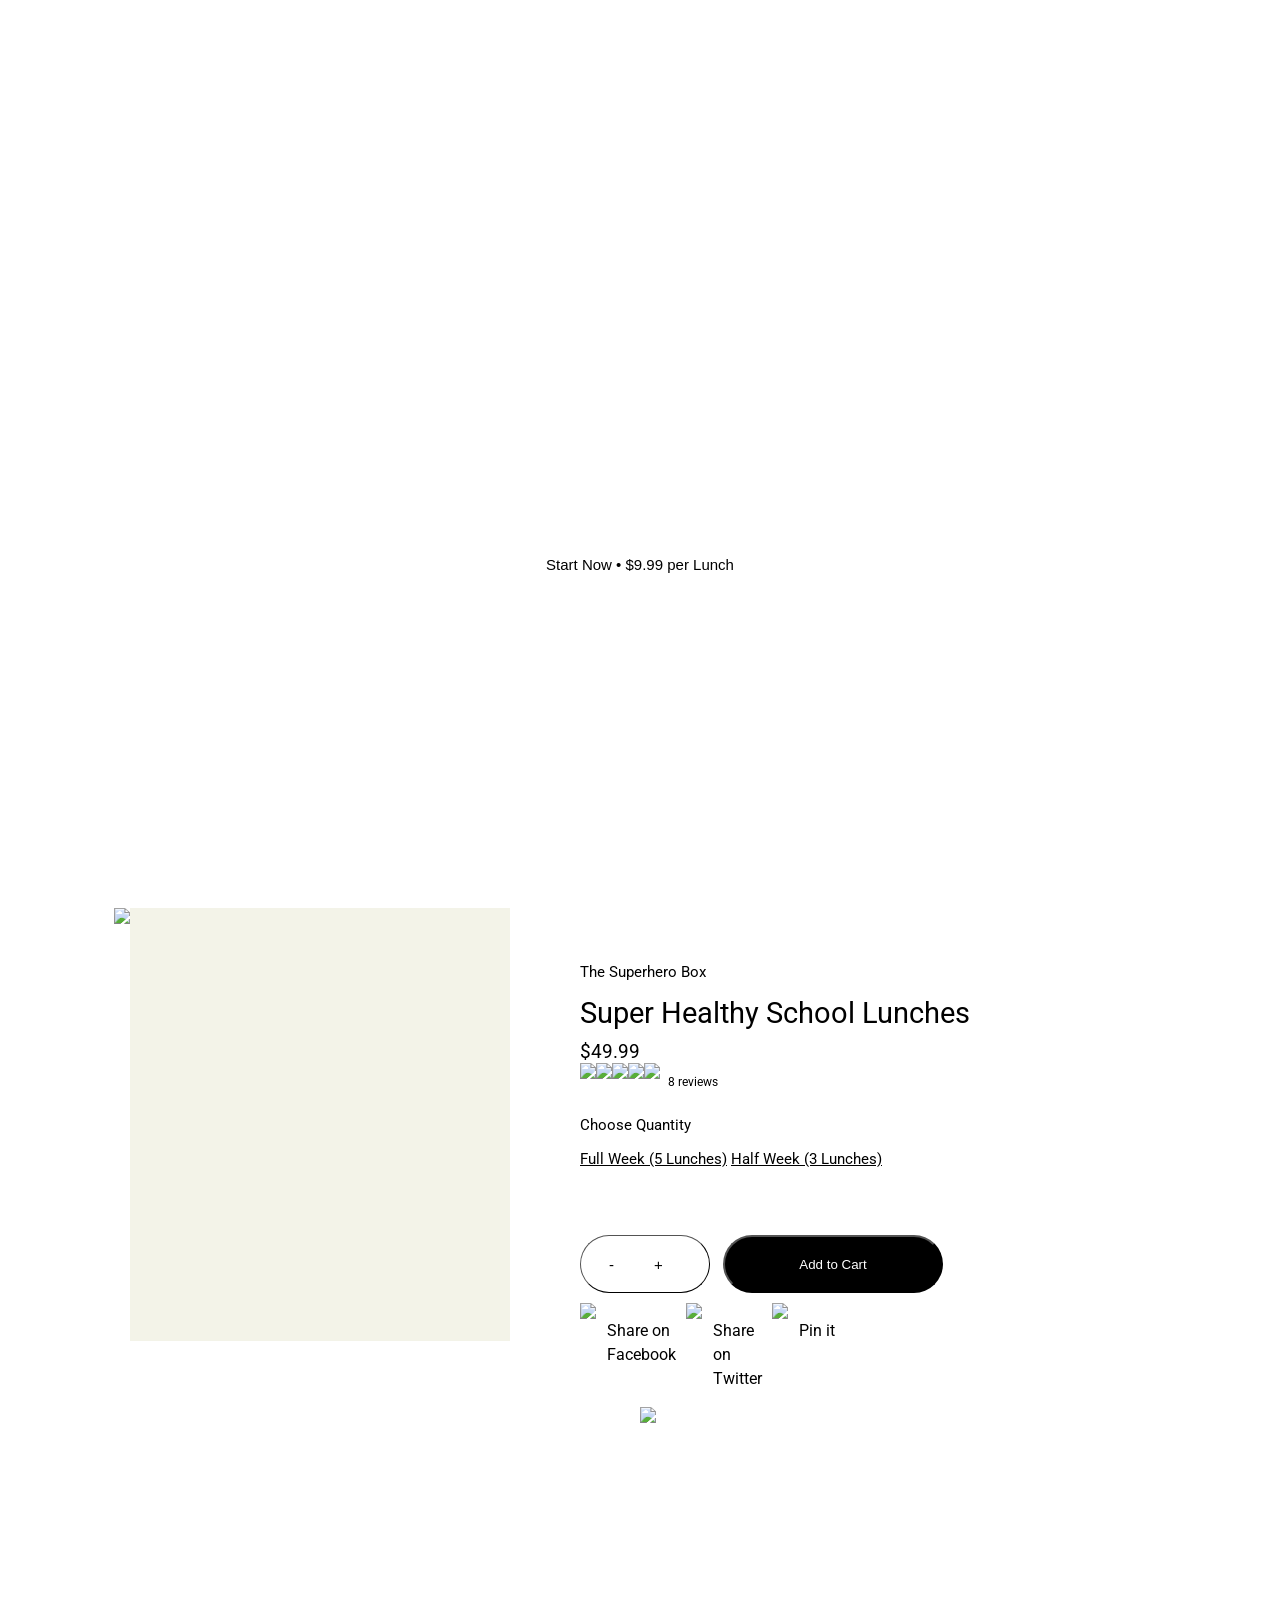
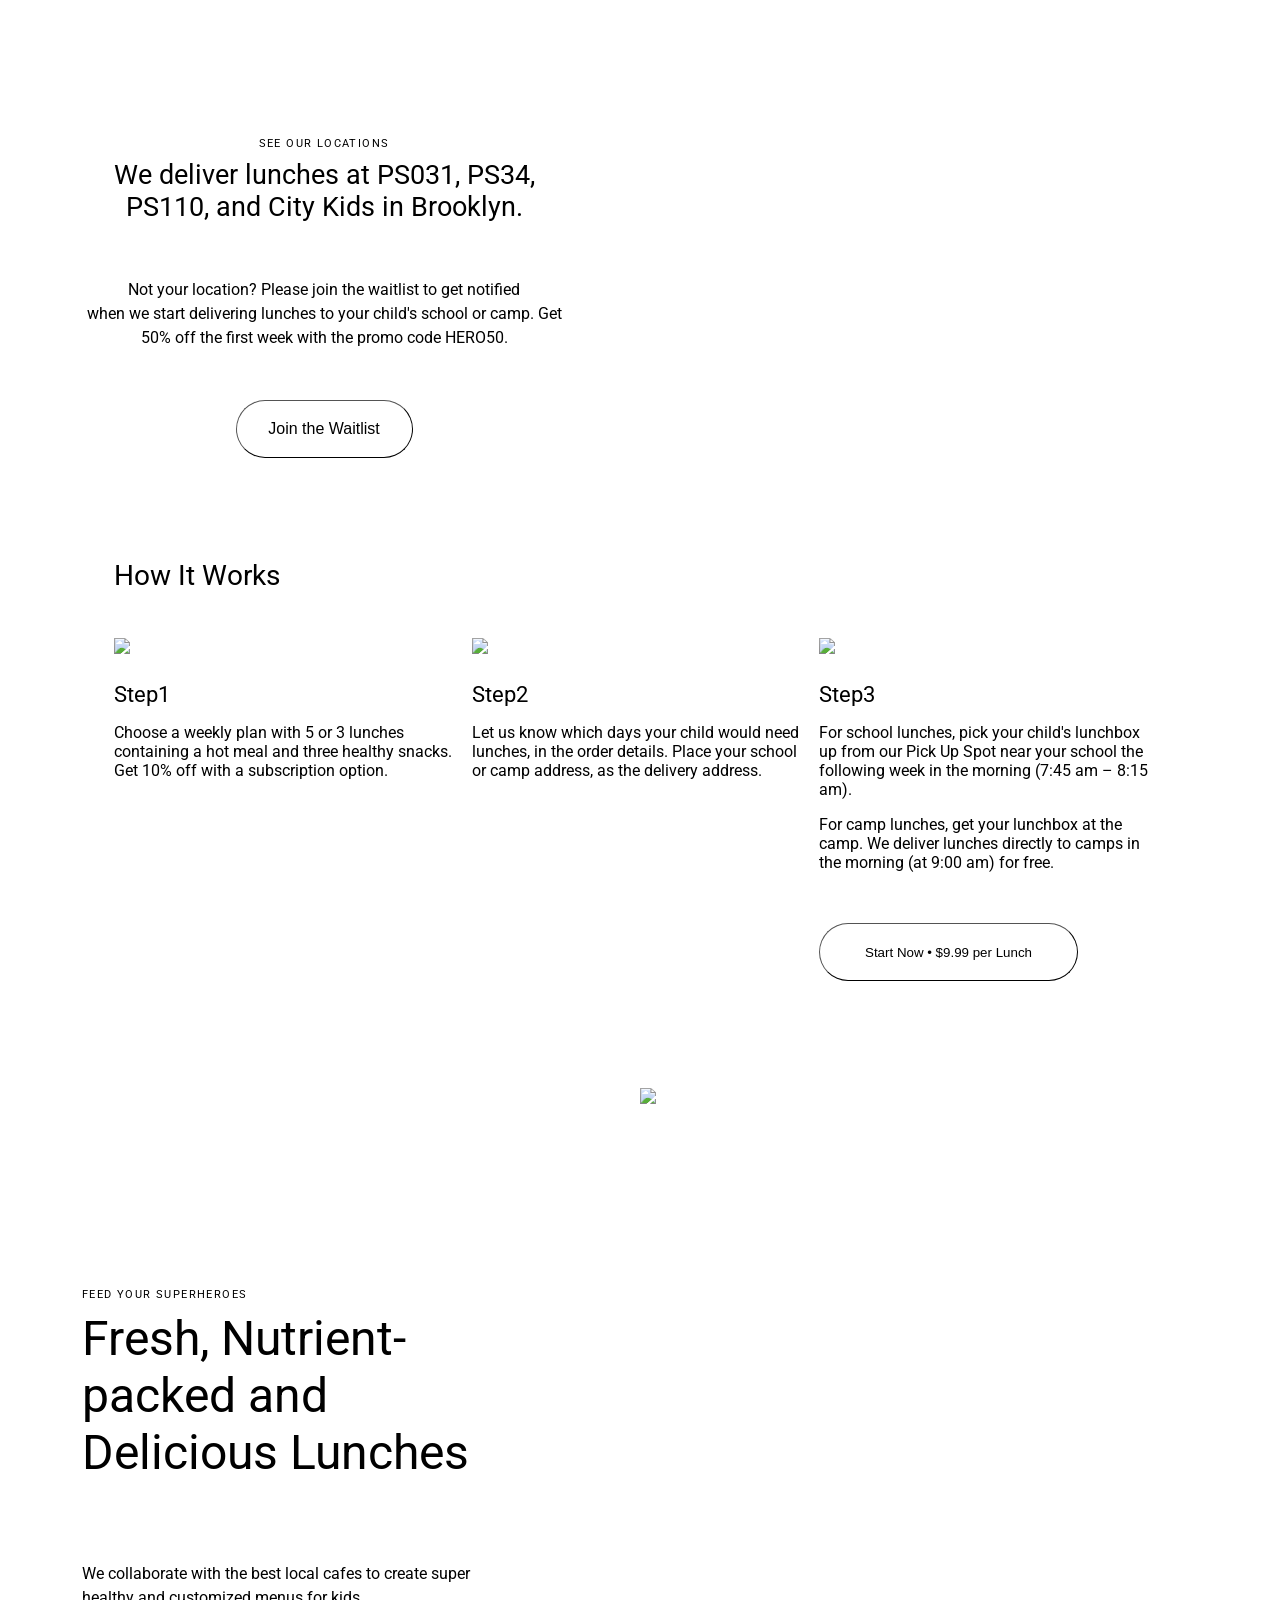
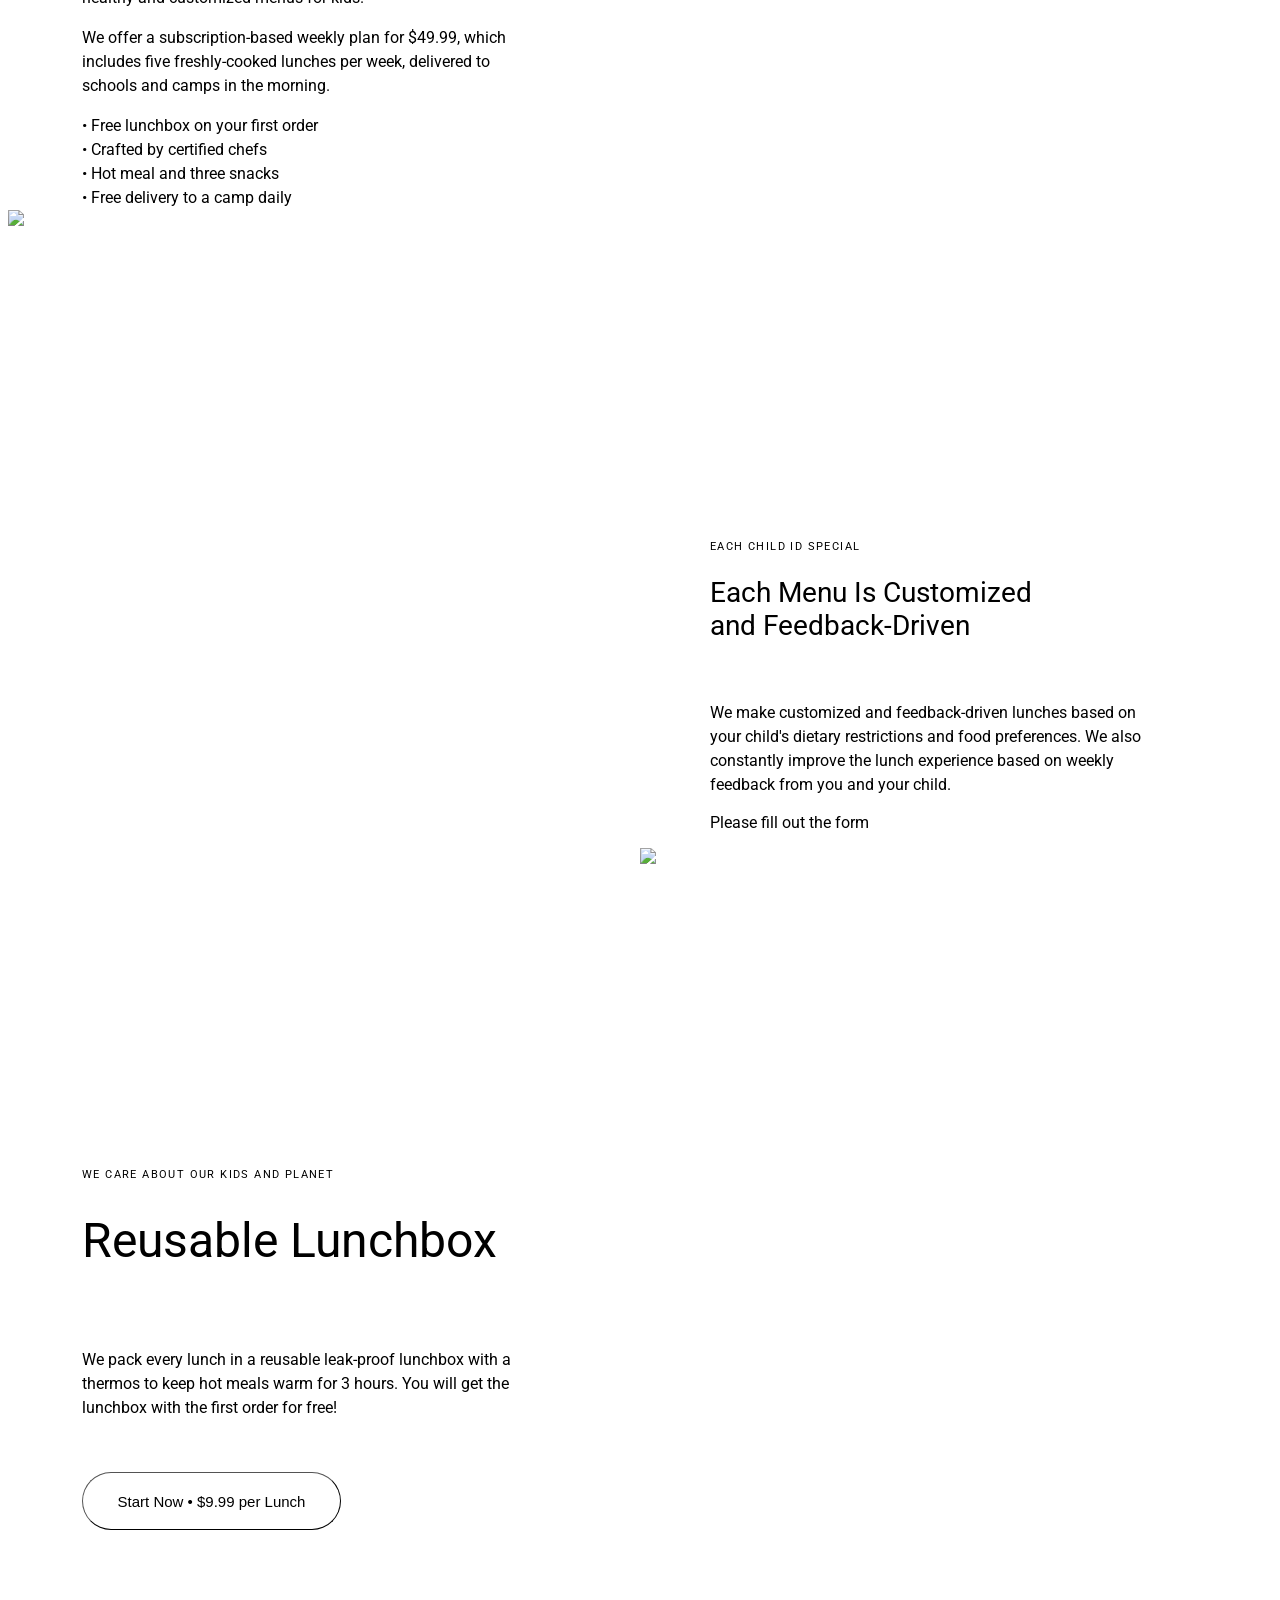
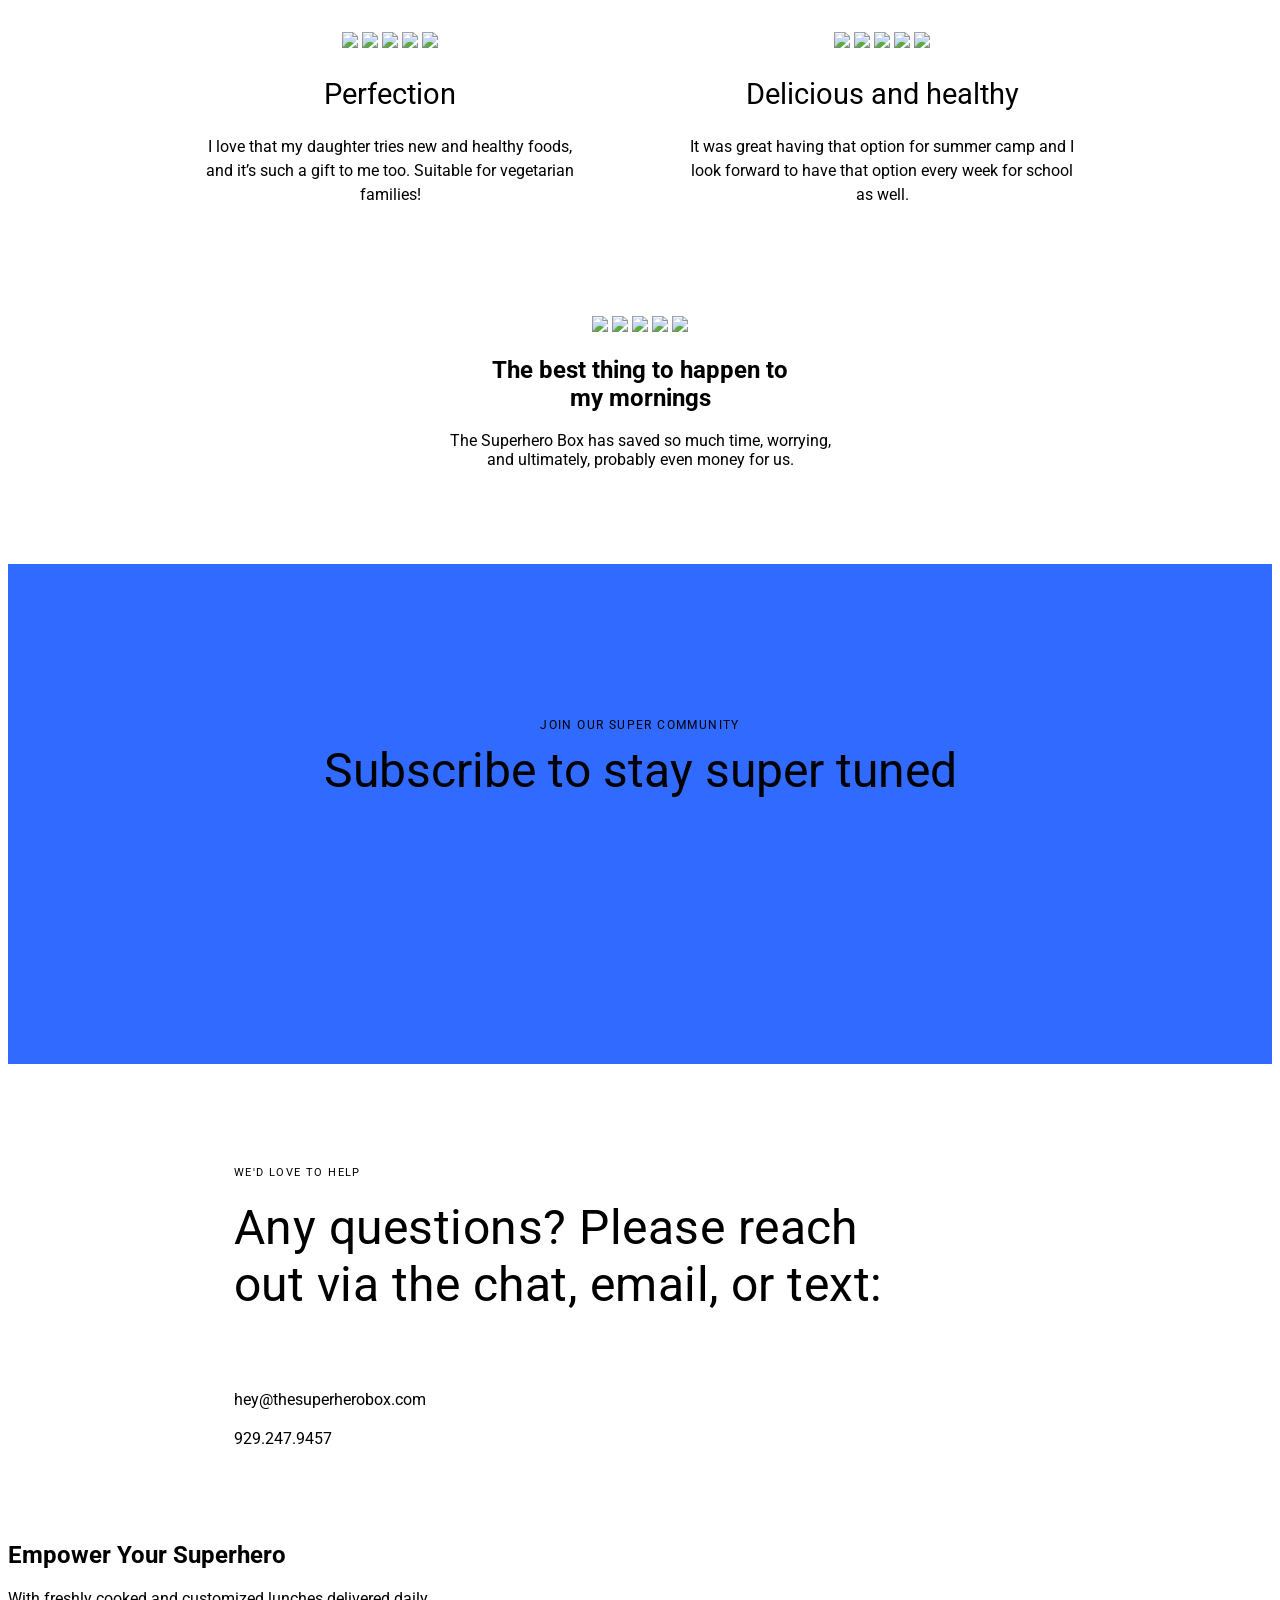
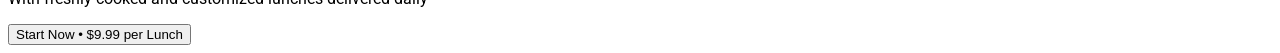
==== commit 6672d403: "feat: add section Empower" ====
--- a/Lab3.html
+++ b/Lab3.html
@@ -213,6 +213,11 @@
             <p class="post">hey@thesuperherobox.com</p>
             <p class="p2">929.247.9457</p>
         </section>
+        <section class="empower">
+            <h2>Empower Your Superhero</h2>
+            <p>With freshly cooked and customized lunches delivered daily</p>
+            <button>Start Now • $9.99 per Lunch</button>
+        </section>
     </main>
 </body>
 </html>
--- a/Lab3.css
+++ b/Lab3.css
@@ -456,3 +456,32 @@
     font-weight: 400;
     margin: 0%;
 }
+
+.help {
+    margin-left: 226px;
+}
+
+.help h2 {
+    margin-top: 102px;
+    font-size: 11px;
+    font-weight: 400;
+    letter-spacing: 1.4px;
+}
+
+.p1 {
+    font-size: 48px;
+    letter-spacing: 0.48px;
+    margin: 0%;
+    margin-top: 20px;
+}
+
+.post {
+    font-size: 16px;
+    margin-top: 77px;
+}
+
+.p2 {
+    font-size: 16px;
+    margin-top: 20px;
+    margin-bottom: 93px;
+}
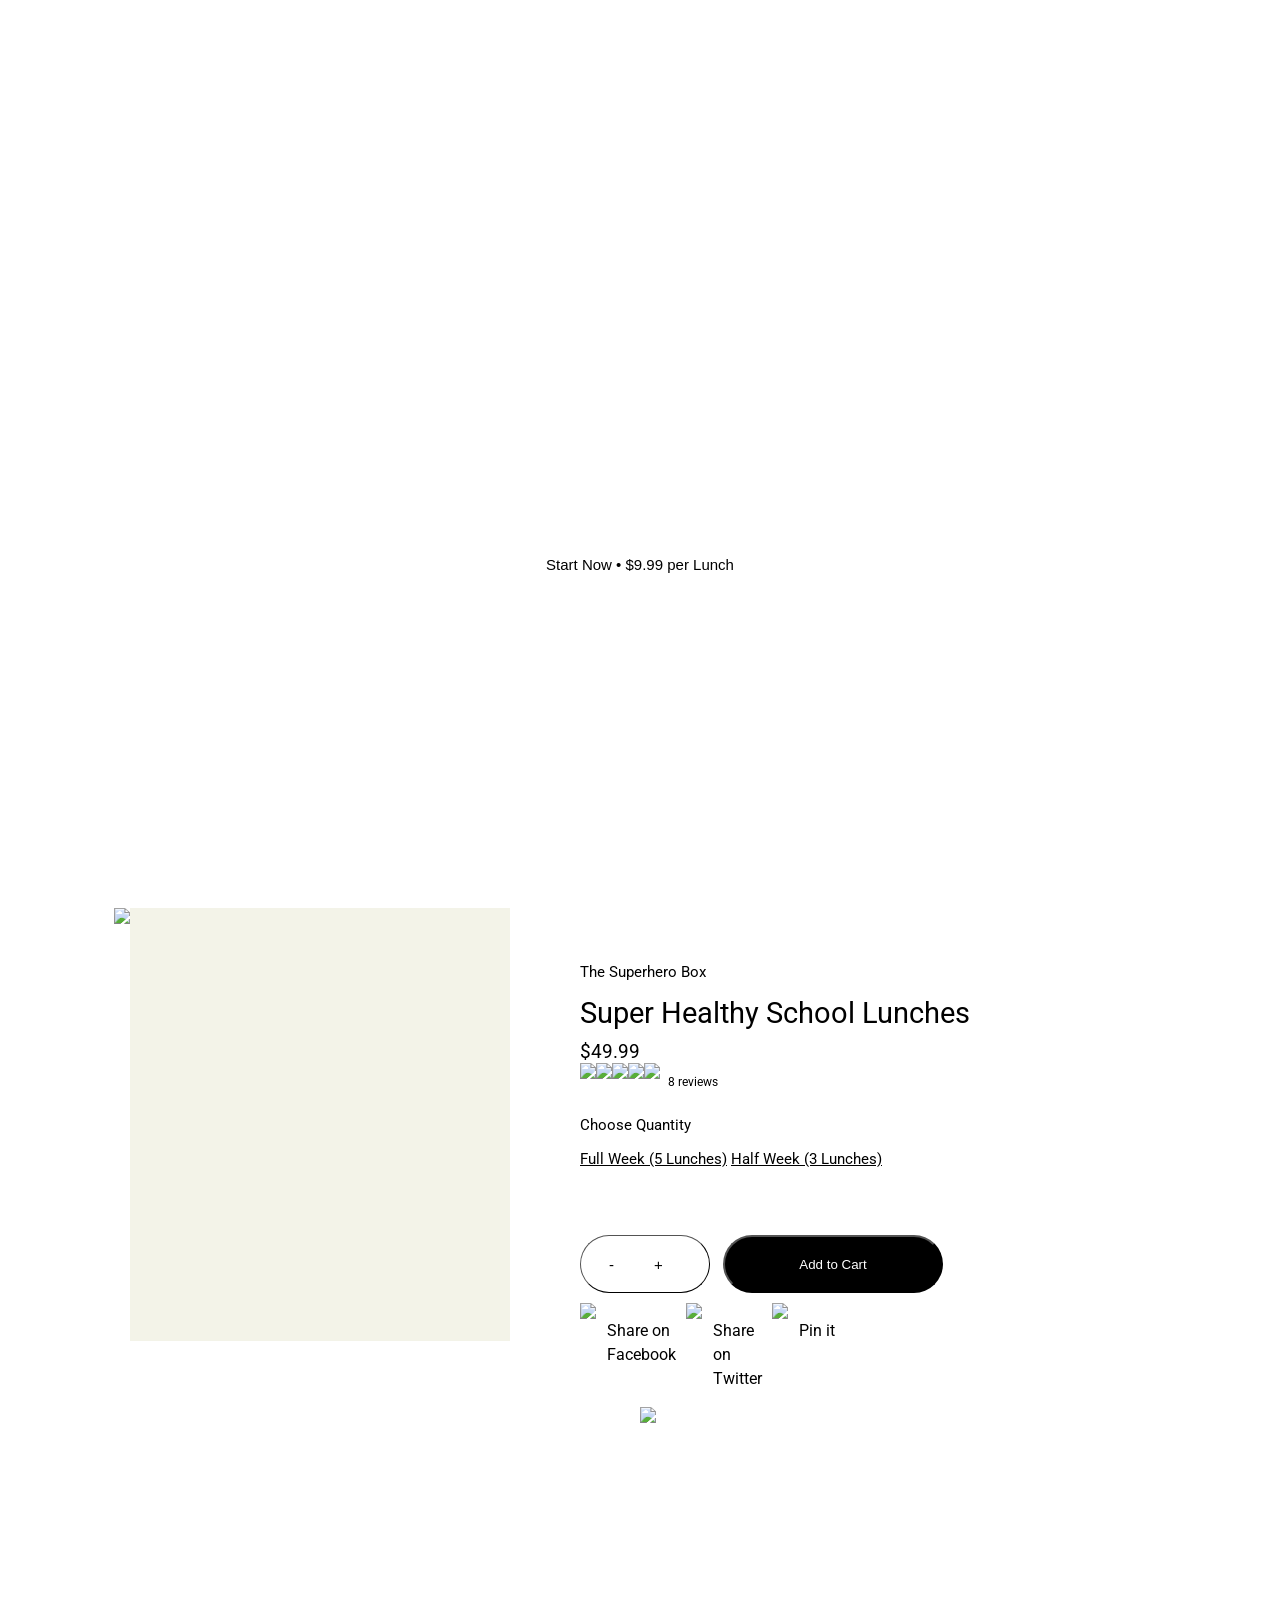
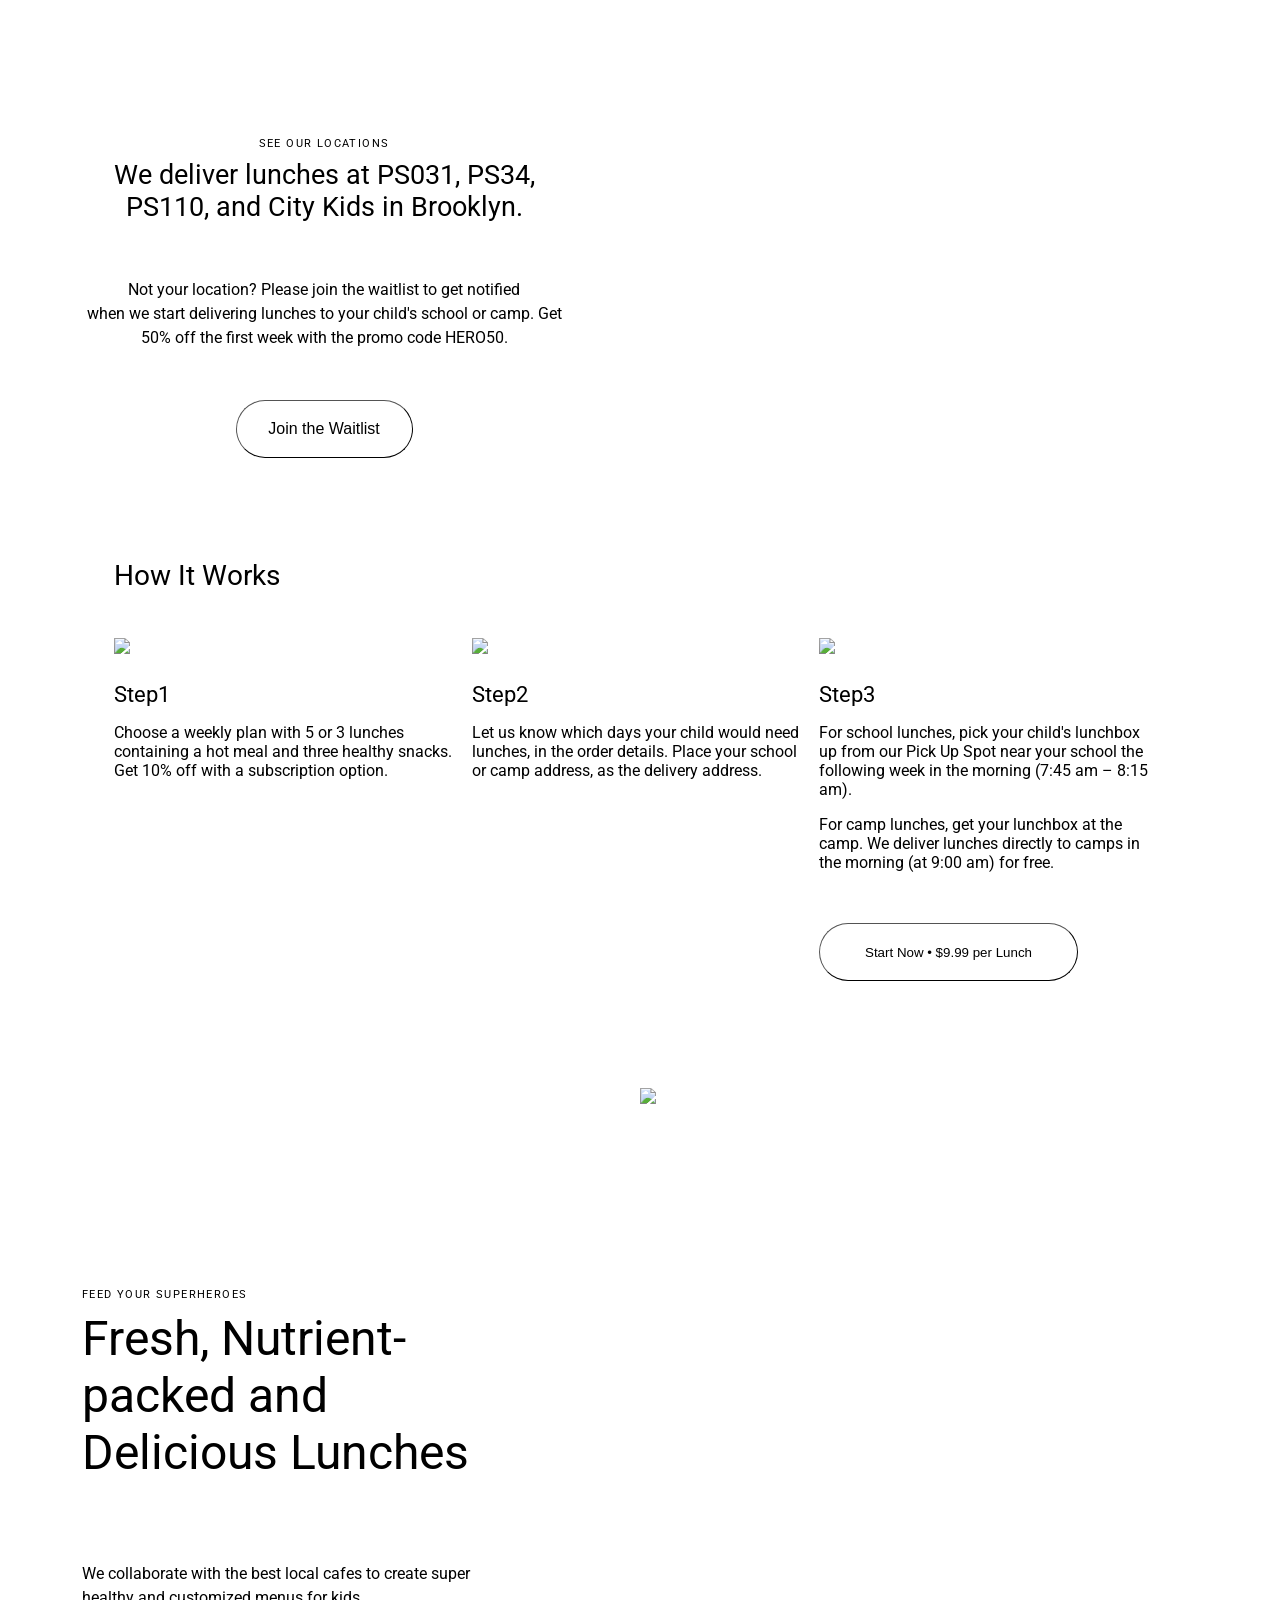
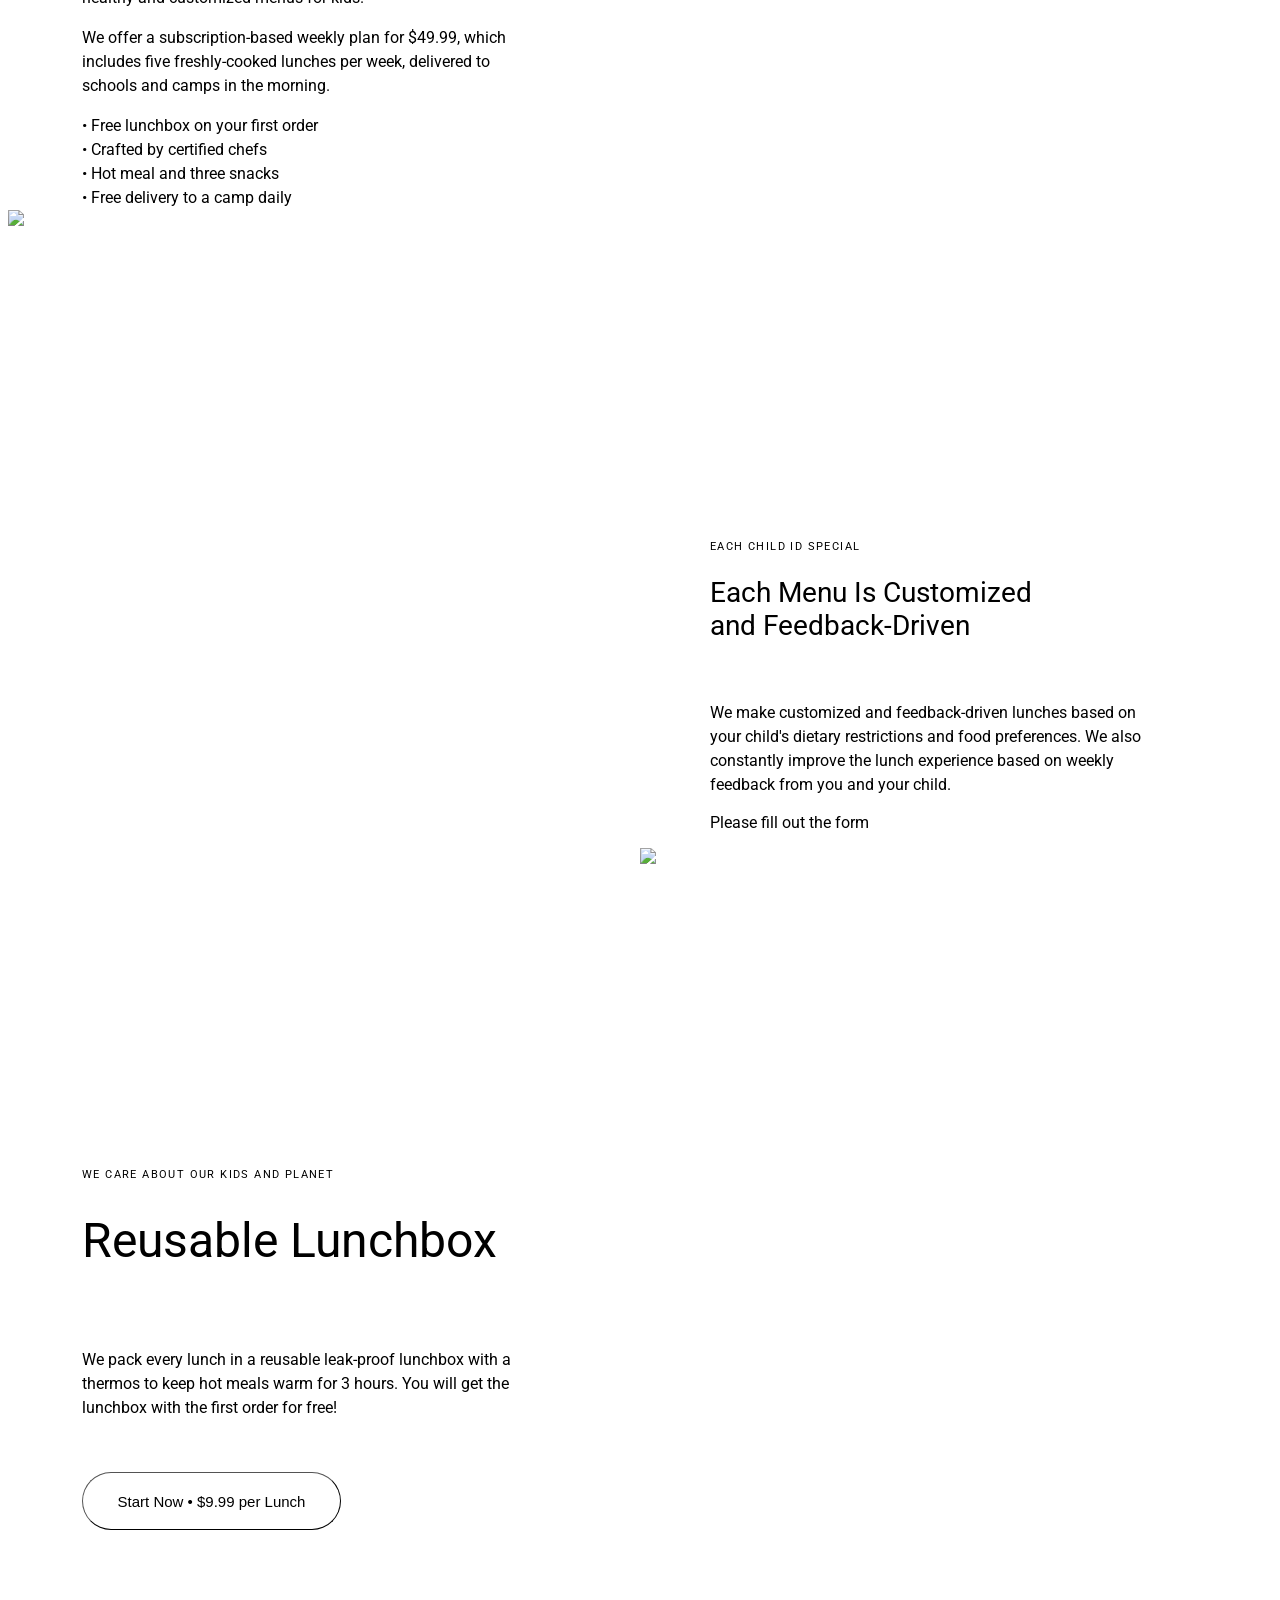
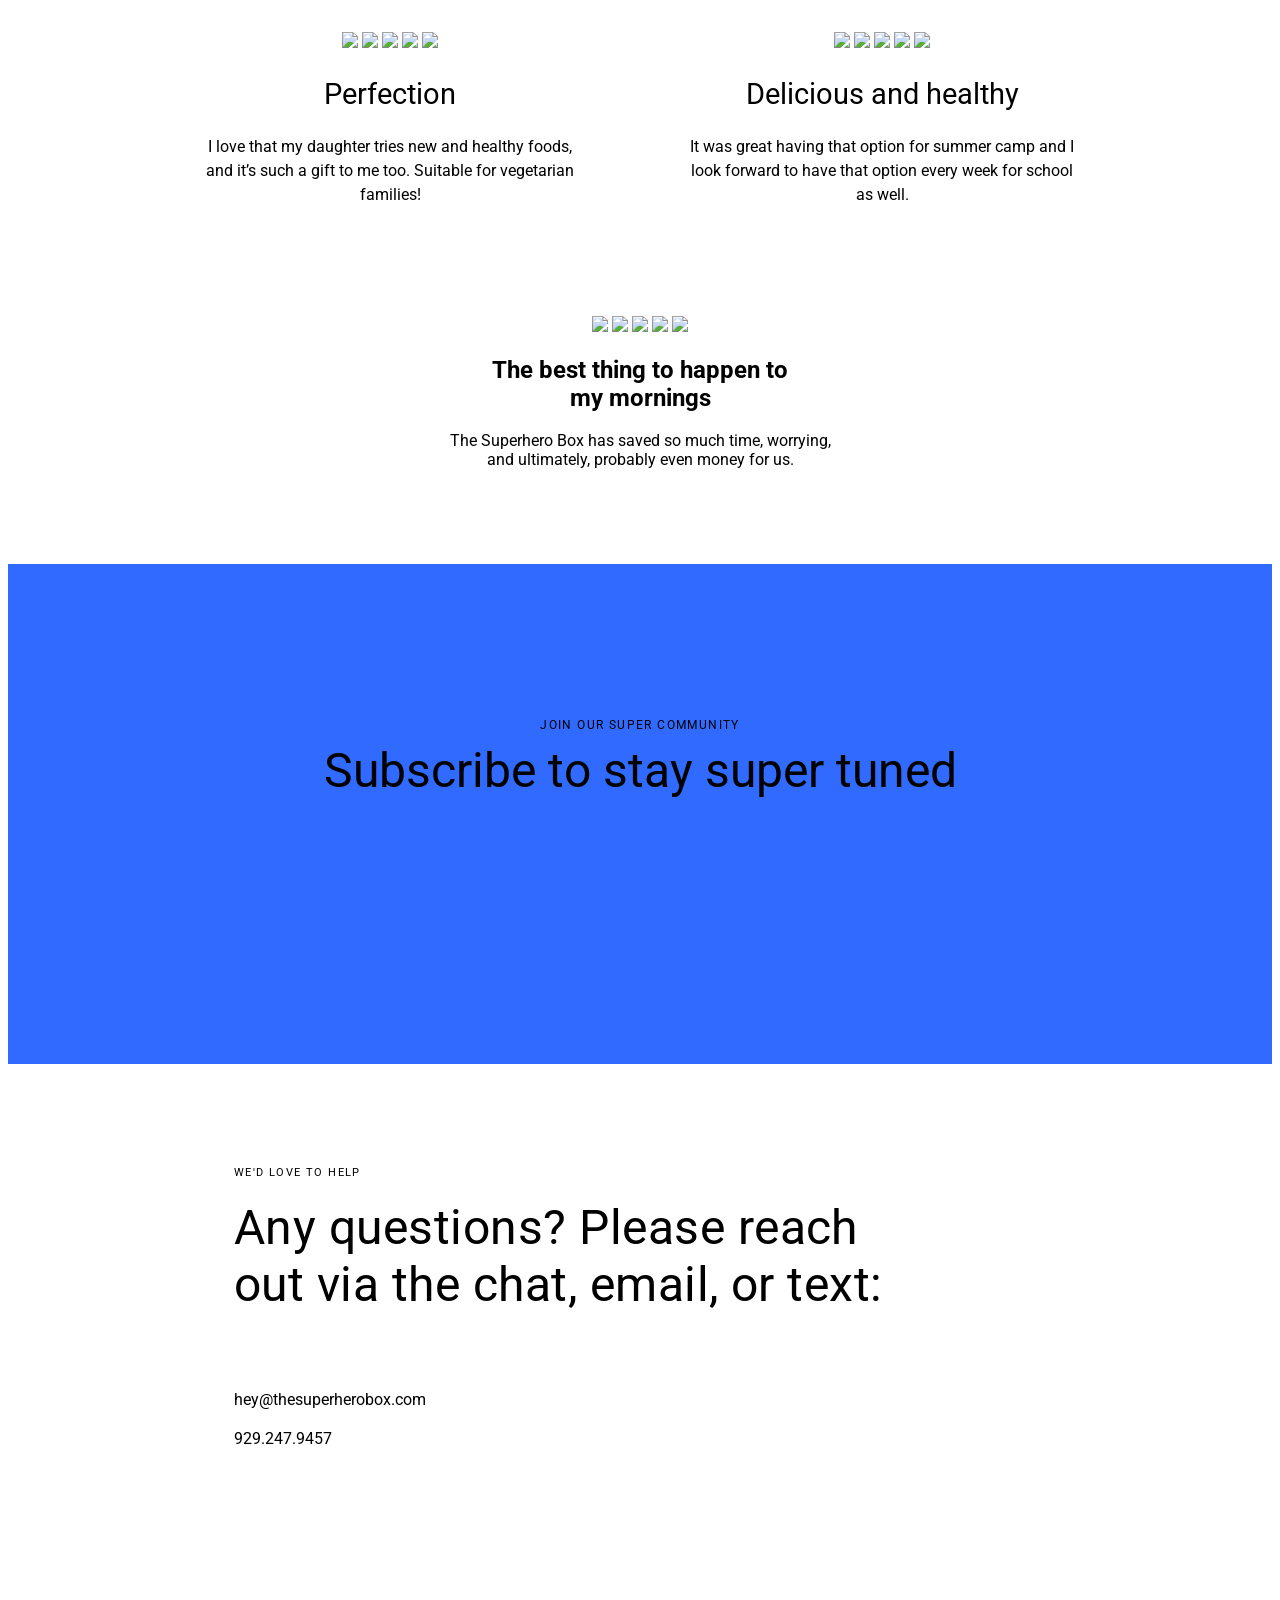
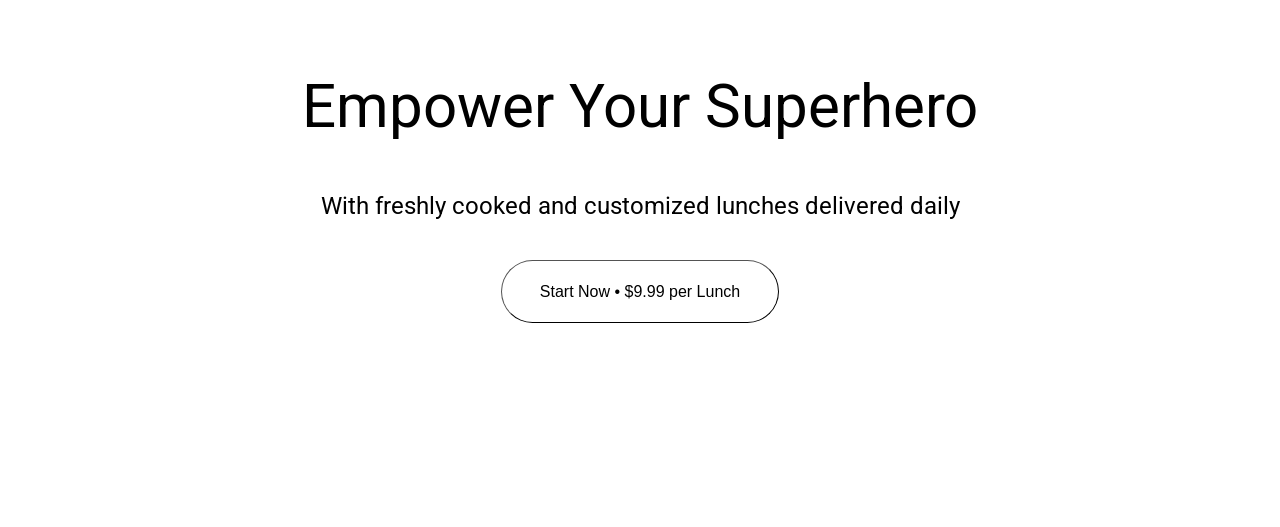
==== commit 0f0abf52: "feat: add footer" ====
--- a/Lab3.html
+++ b/Lab3.html
@@ -219,5 +219,8 @@
             <button>Start Now • $9.99 per Lunch</button>
         </section>
     </main>
+    <footer>
+        
+    </footer>
 </body>
 </html>
--- a/Lab3.css
+++ b/Lab3.css
@@ -485,3 +485,34 @@
     margin-top: 20px;
     margin-bottom: 93px;
 }
+
+.empower {
+    justify-content: center;
+    text-align: center;
+    align-items: center;
+}
+
+.empower h2 {
+    margin-top: 223px;
+    font-size: 60px;
+    font-weight: 400;
+}
+
+.empower p {
+    margin: 0%;
+    margin-top: 46px;
+    font-size: 24px;
+}
+
+.empower button {
+    margin: 0%;
+    margin-top: 40px;
+    width: 278px;
+    height: 63px;
+    border-color: black;
+    border-width: 1px;
+    border-radius: 40px;
+    background-color: white;
+    font-size: 16px;
+    margin-bottom: 196px;
+}
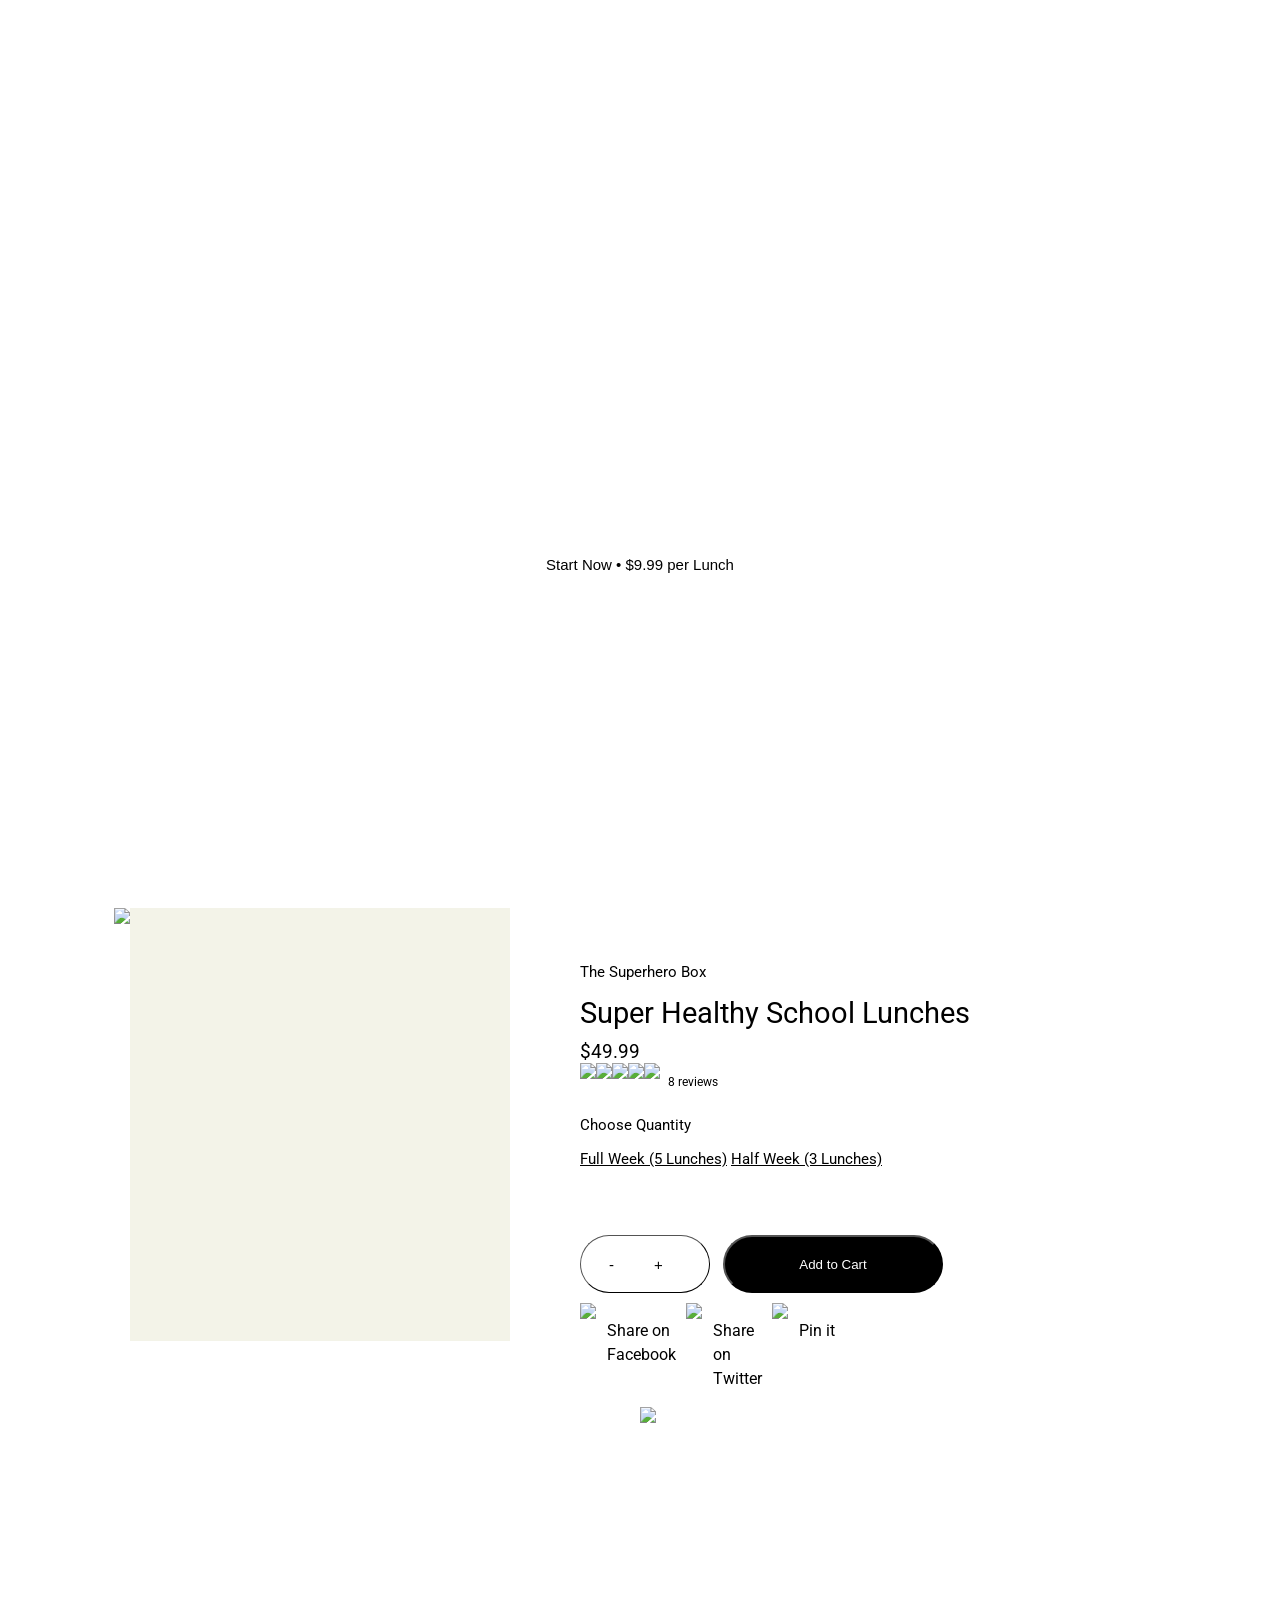
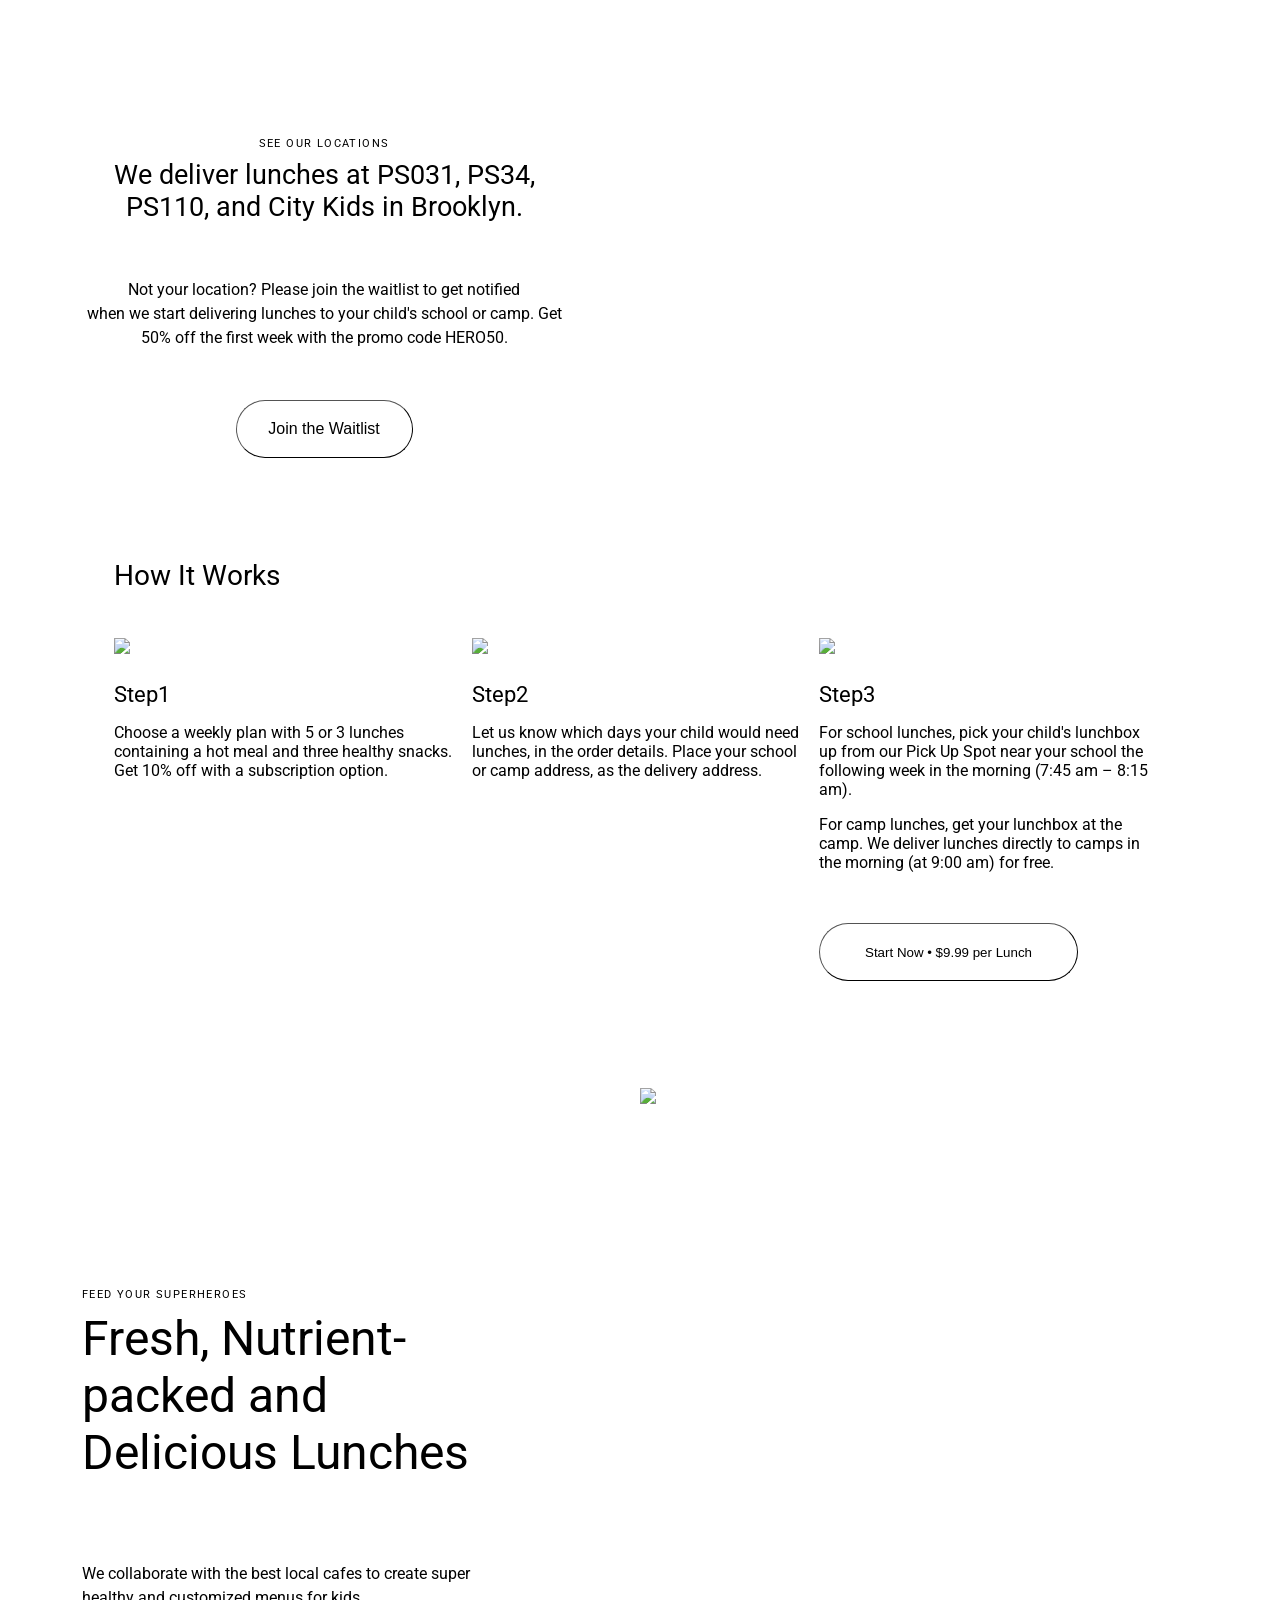
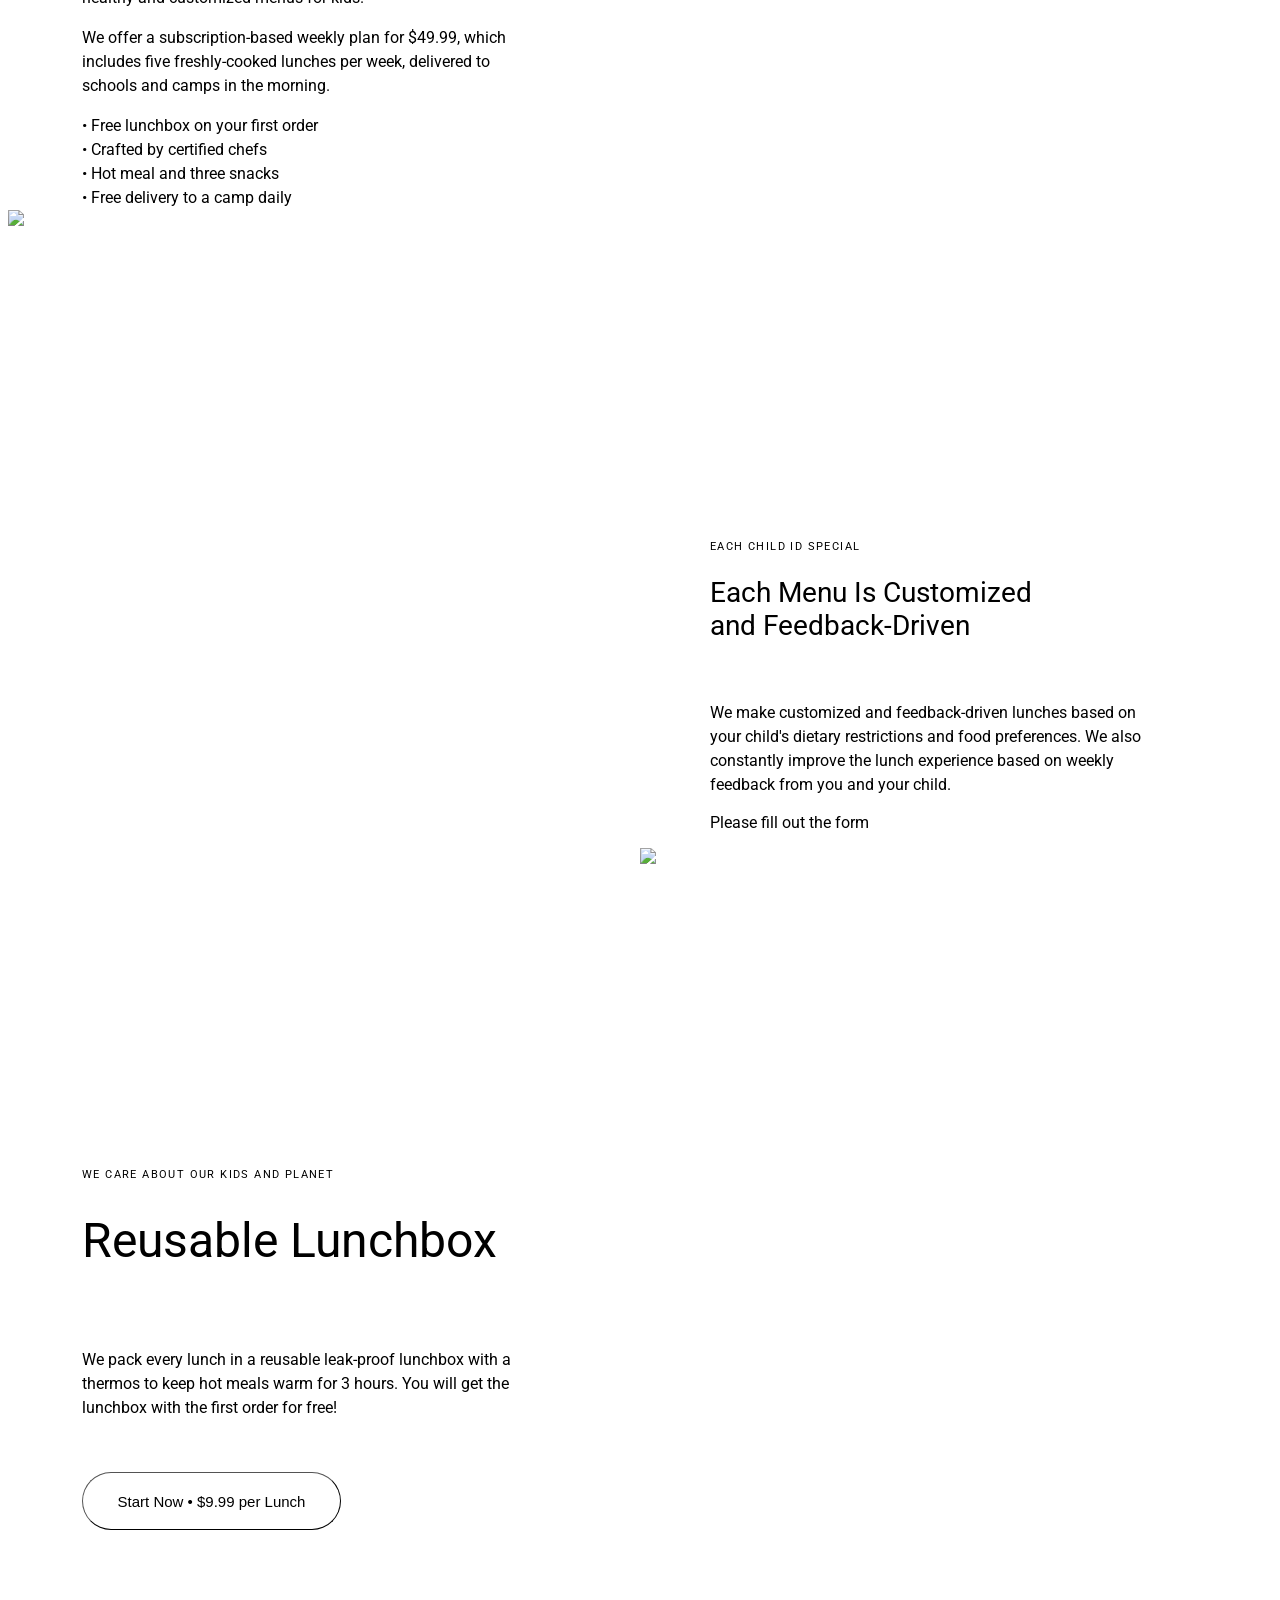
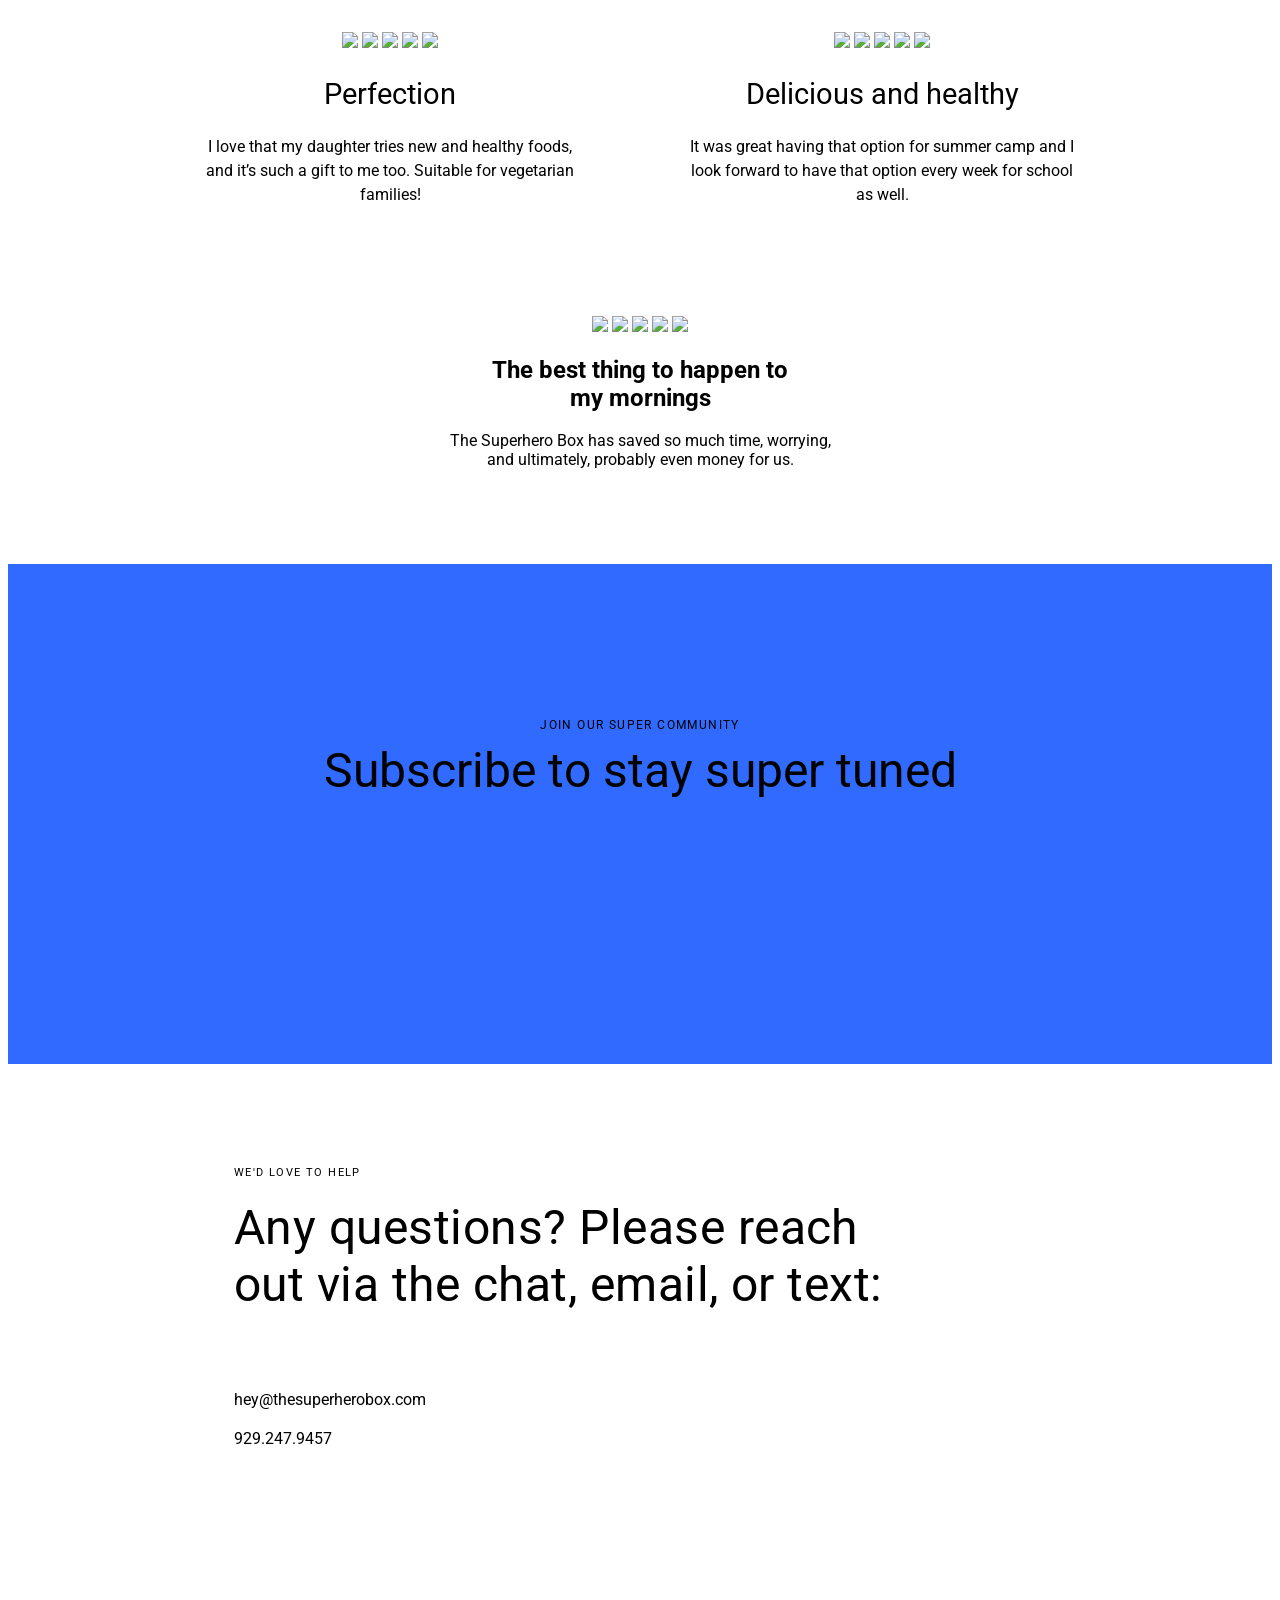
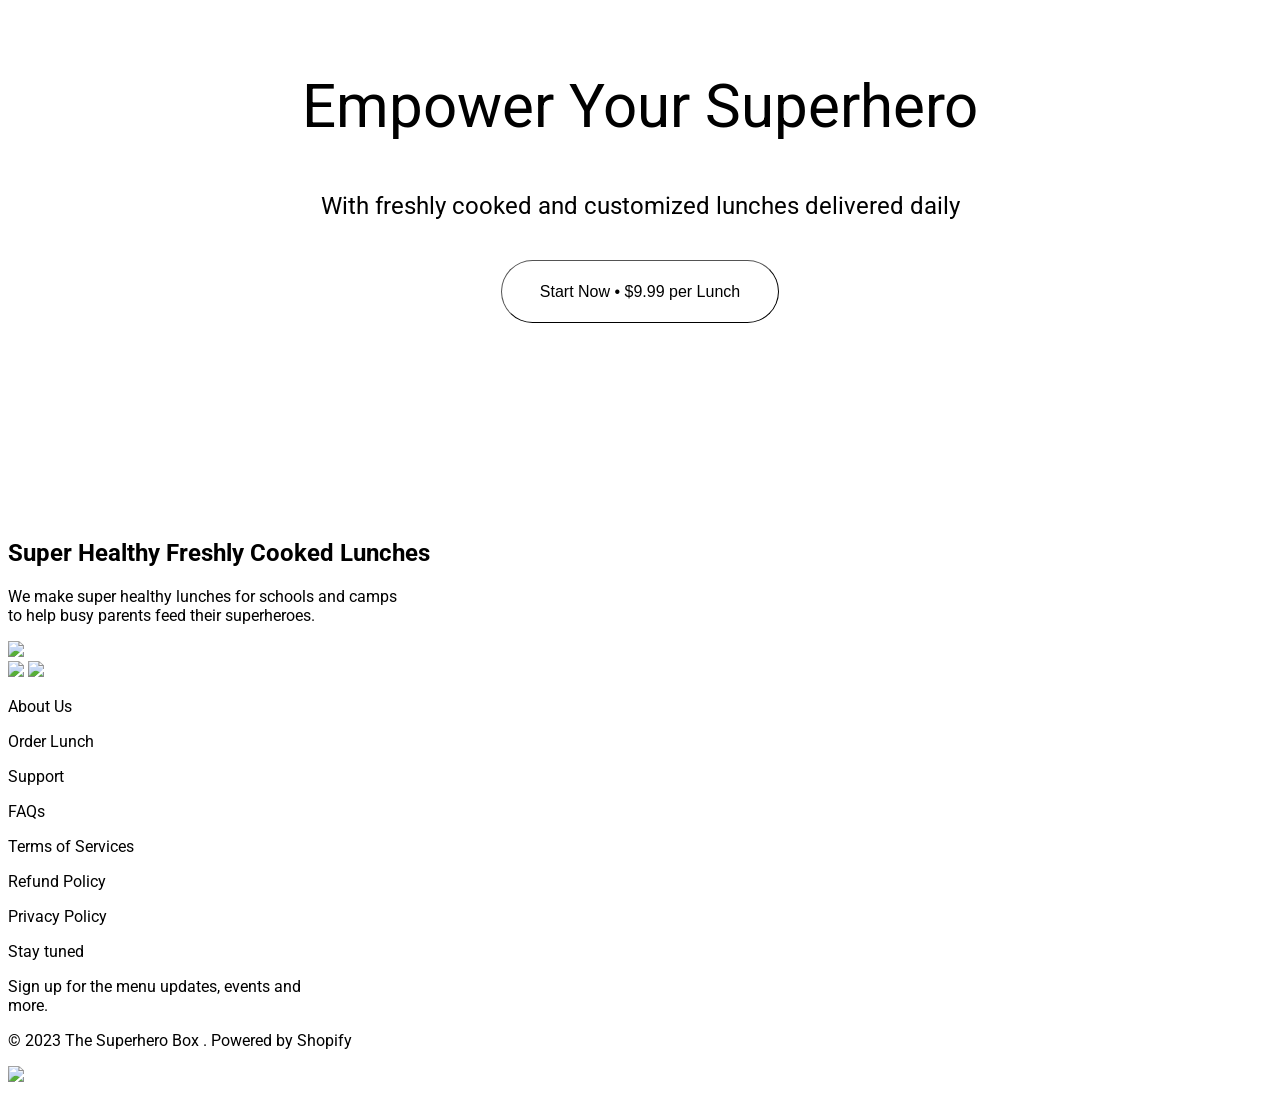
==== commit 9b198934: "feat: add items for footer" ====
--- a/Lab3.html
+++ b/Lab3.html
@@ -220,7 +220,46 @@
         </section>
     </main>
     <footer>
-        
+        <div class="text-footer-div">
+            <div class="footer-div1">
+                <h2 class="footer-title">Super Healthy Freshly Cooked Lunches</h2>
+                <p>We make super healthy lunches for schools and camps <br> 
+                to help busy parents feed their superheroes.</p>
+                <img src="images/footer-logo.svg">
+                <div class="footer-social">
+                    <img src="images/facebook_icon.svg">
+                    <img src="images/instagram_icon.svg">
+                </div>
+            </div>
+            <div class="footer-div2">
+                <p>About Us</p>
+                <p>Order Lunch</p>
+                <p>Support</p>
+                <p>FAQs</p>
+                <p>Terms of Services</p>
+                <p>Refund Policy</p>
+                <p>Privacy Policy</p>
+            </div>
+            <div class="footer-div3">
+                <p class="stay-tuned">Stay tuned</p>
+                <p class="sign-up">Sign up for the menu updates, events and <br> more.</p>
+            </div>
+        </div>
+        <div class="footer-div4">
+            <p>© 2023 The Superhero Box . Powered by Shopify</p>
+            <div class="footer-cards">
+                <img src="images/footer-card-1.png">
+                <img src="images/footer-card-2.png" alt="">
+                <img src="images/footer-card-3.png" alt="">
+                <img src="images/footer-card-4.png" alt="">
+                <img src="images/footer-card-5.png" alt="">
+                <img src="images/footer-card-6.png" alt="">
+                <img src="images/footer-card-7.png" alt="">
+                <img src="images/footer-card-8.png" alt="">
+                <img src="images/footer-card-9.png" alt="">
+                <img src="images/footer-card-10.png" alt="">
+            </div>
+        </div>
     </footer>
 </body>
 </html>
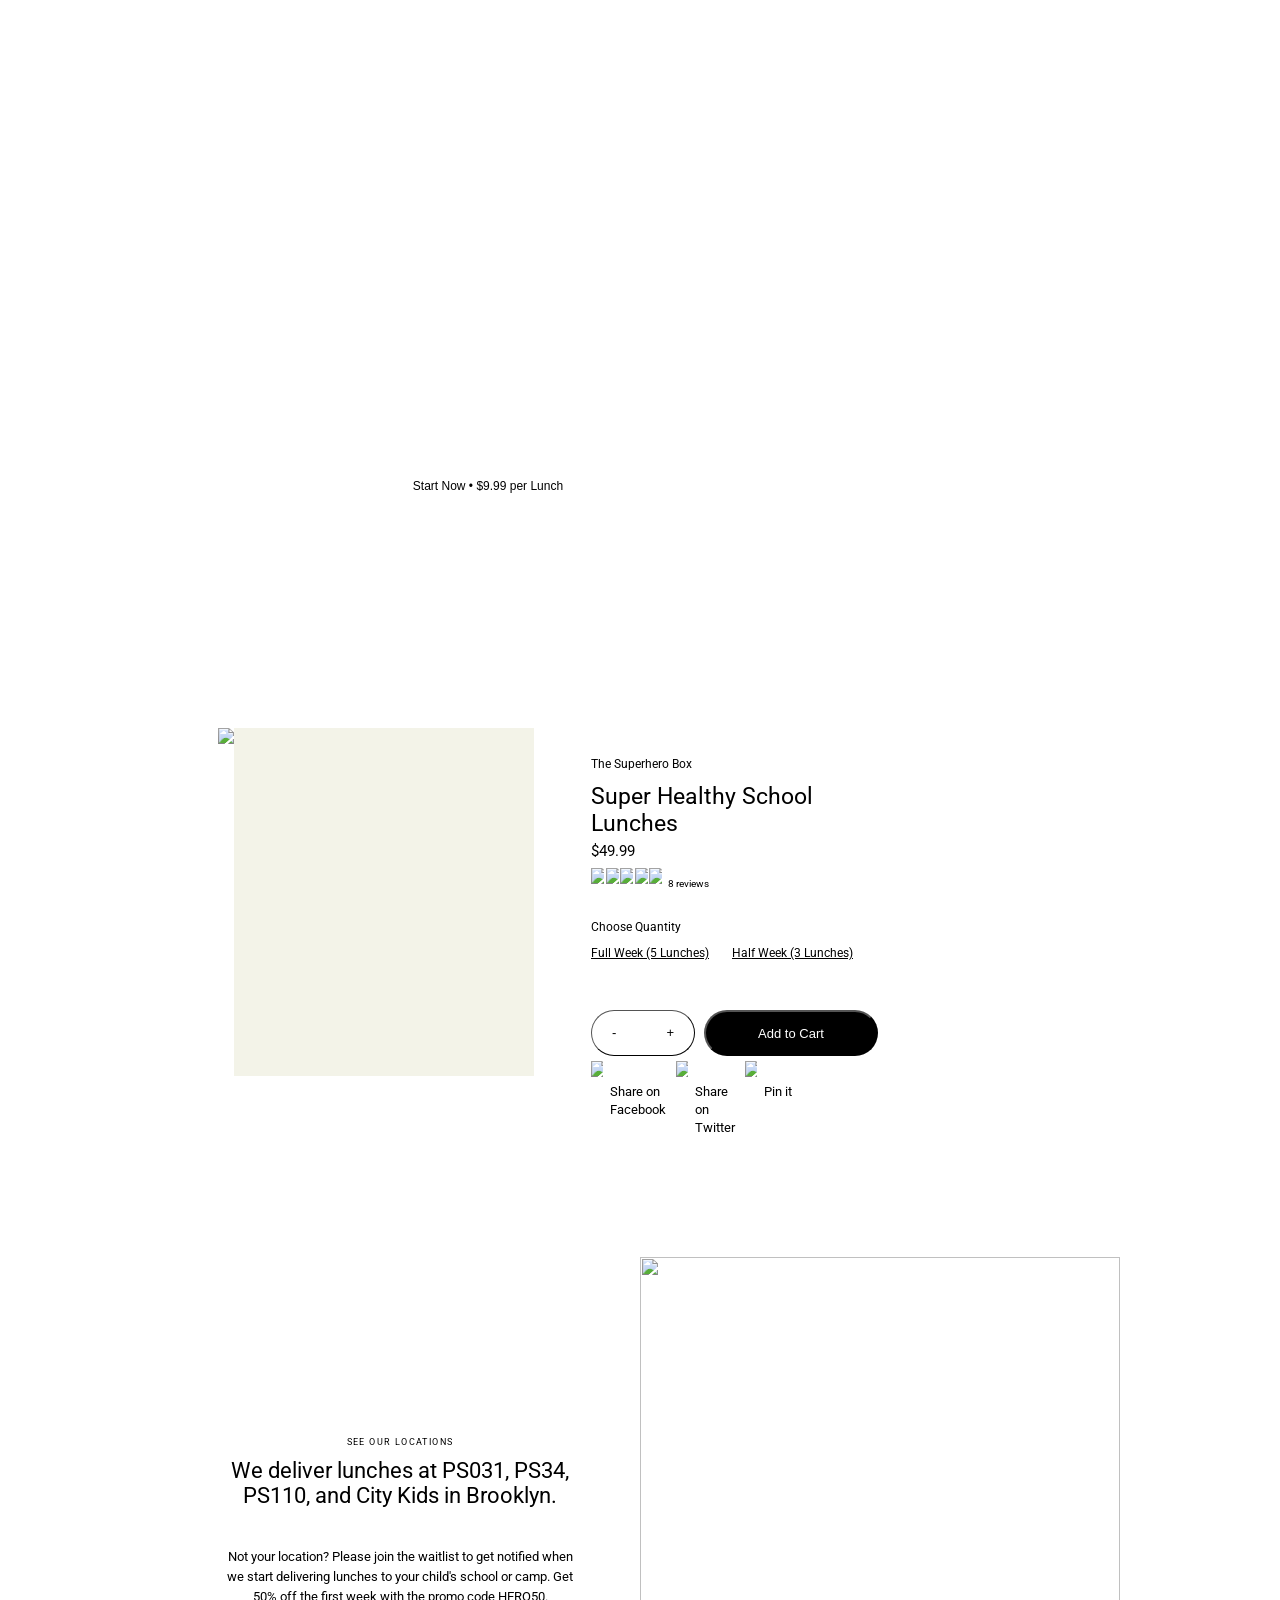
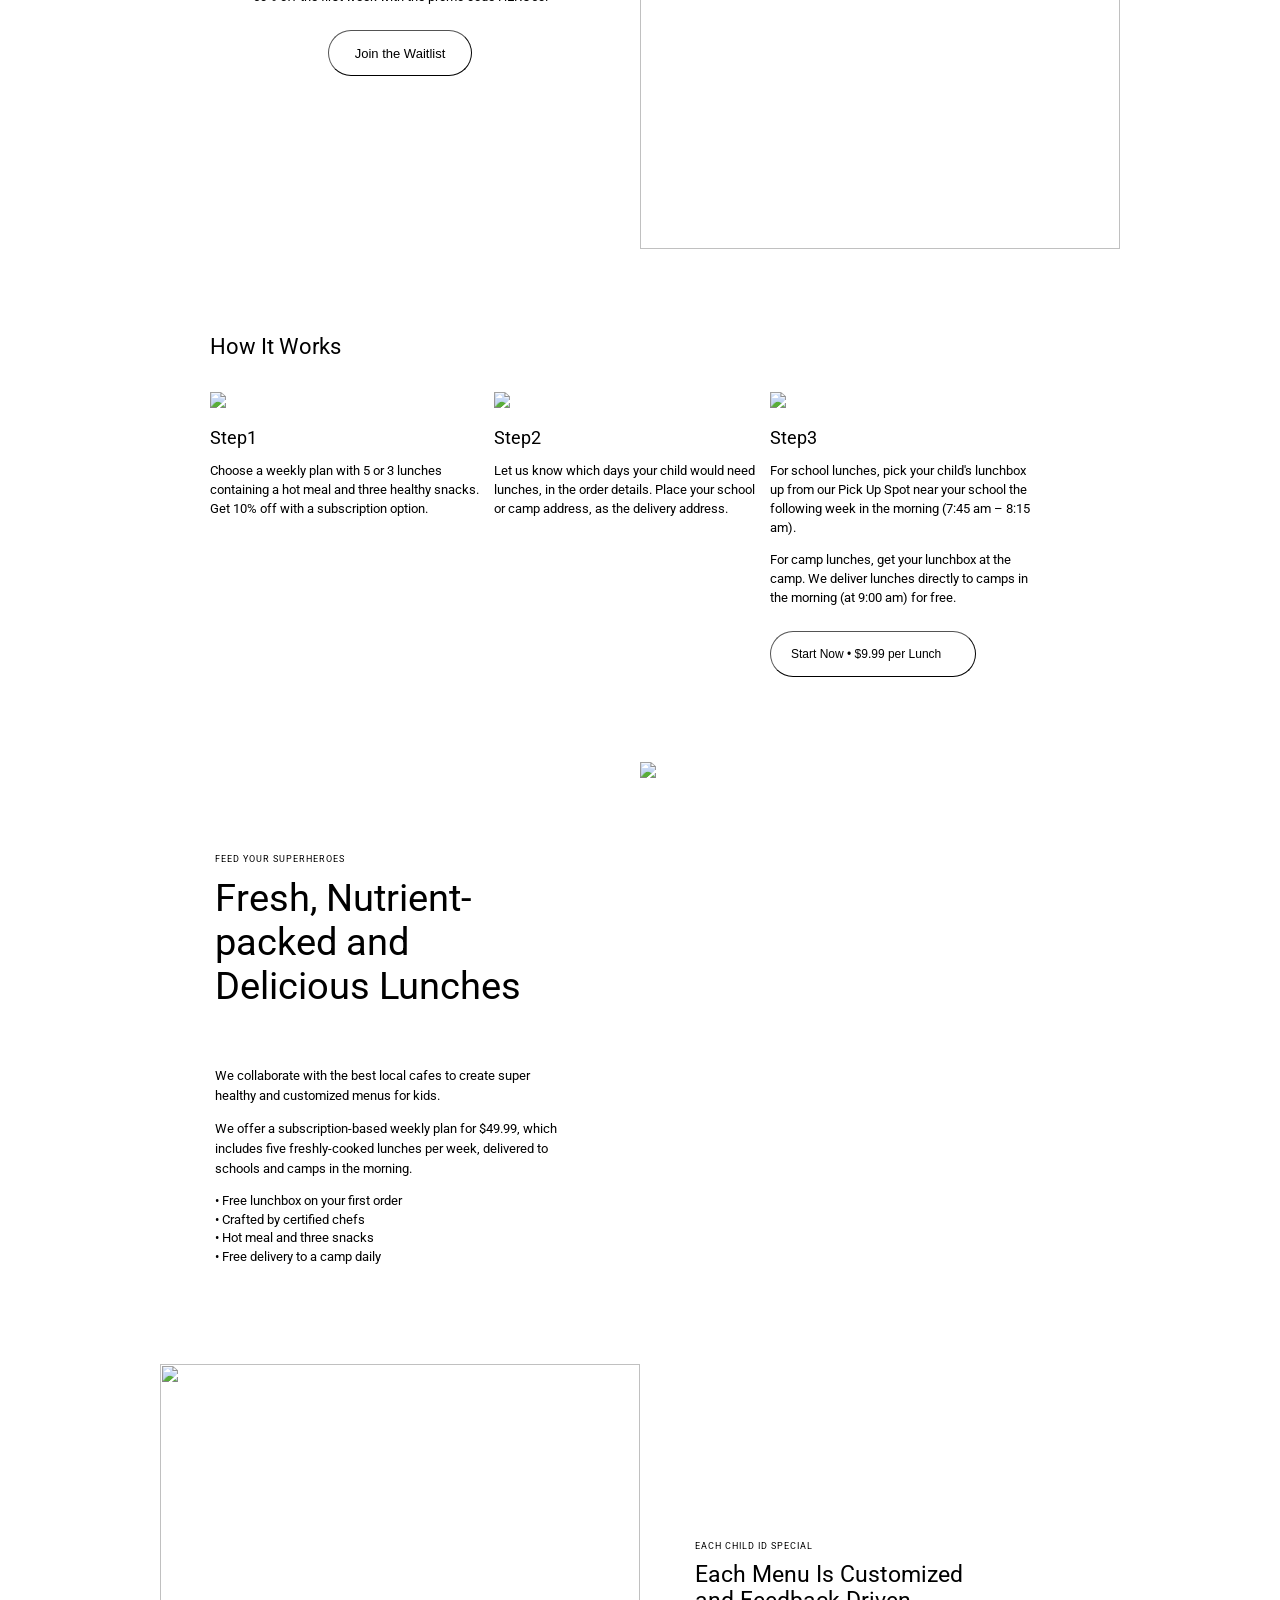
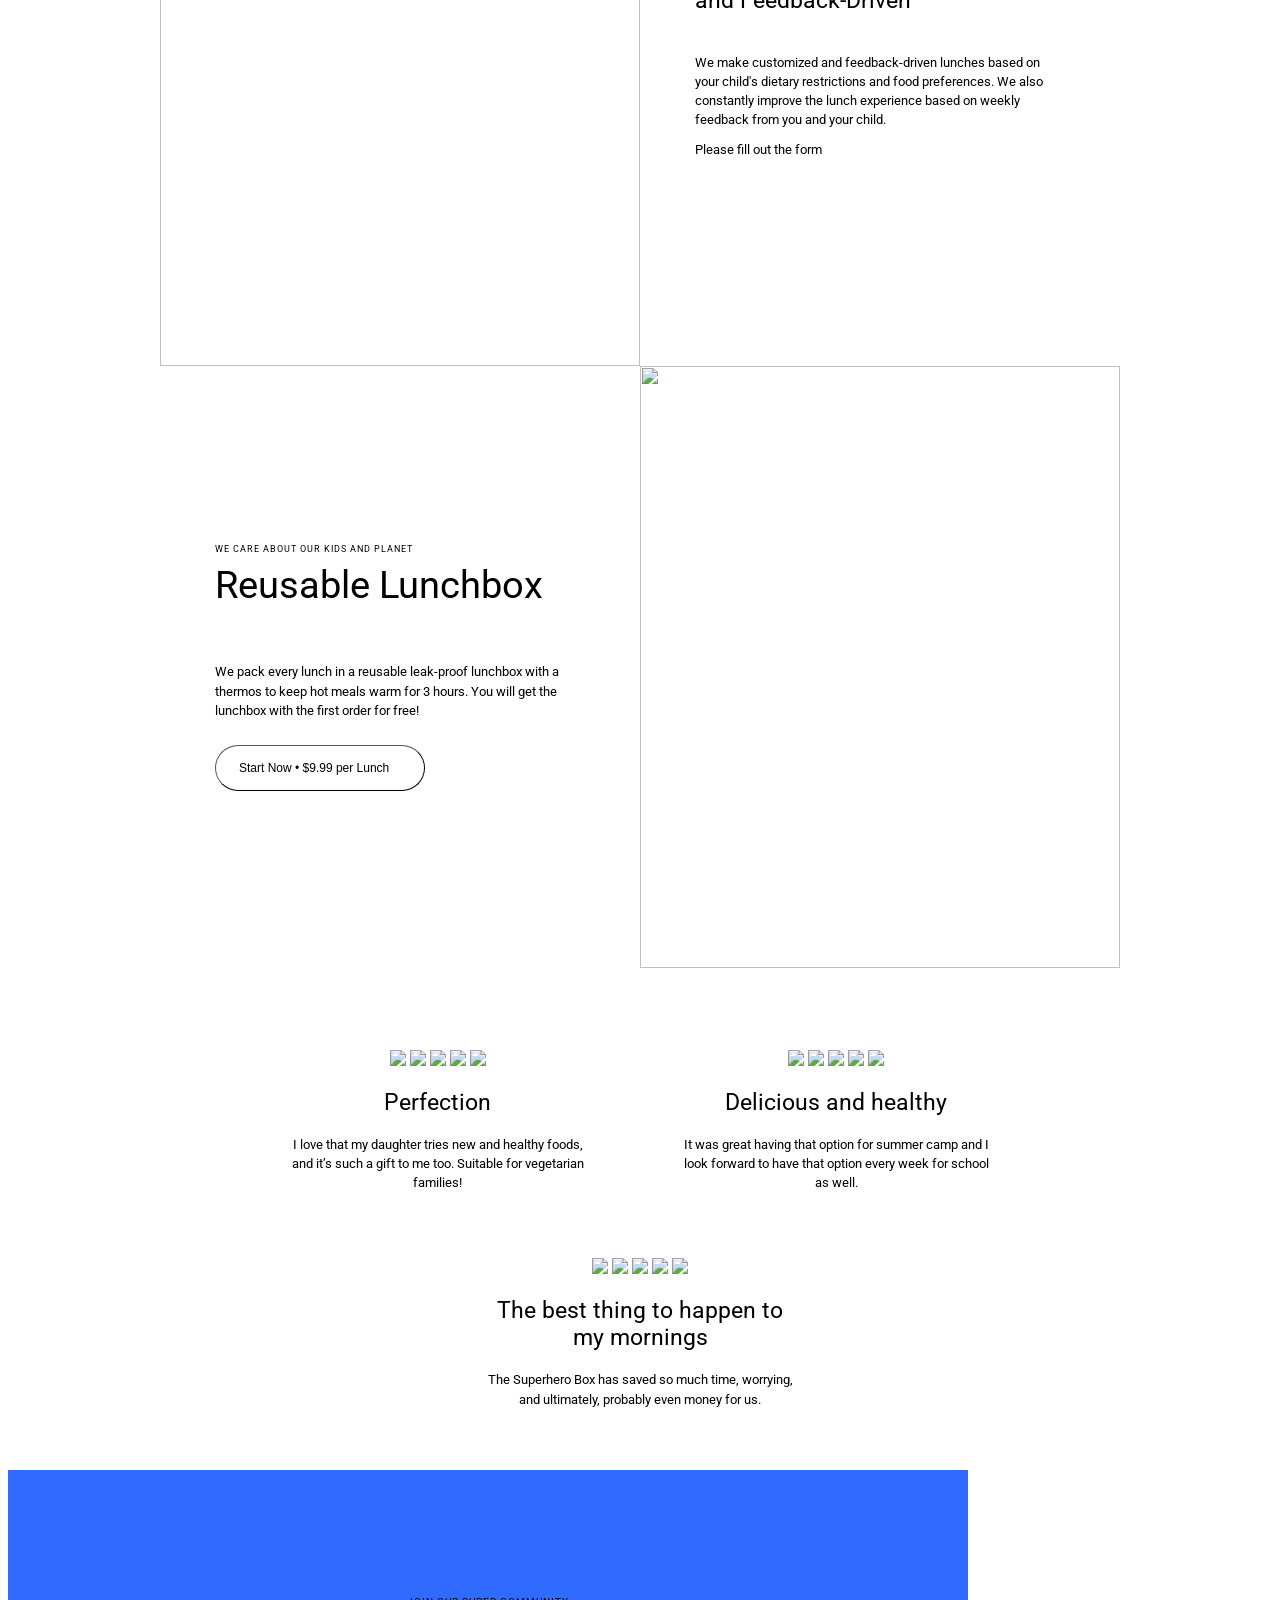
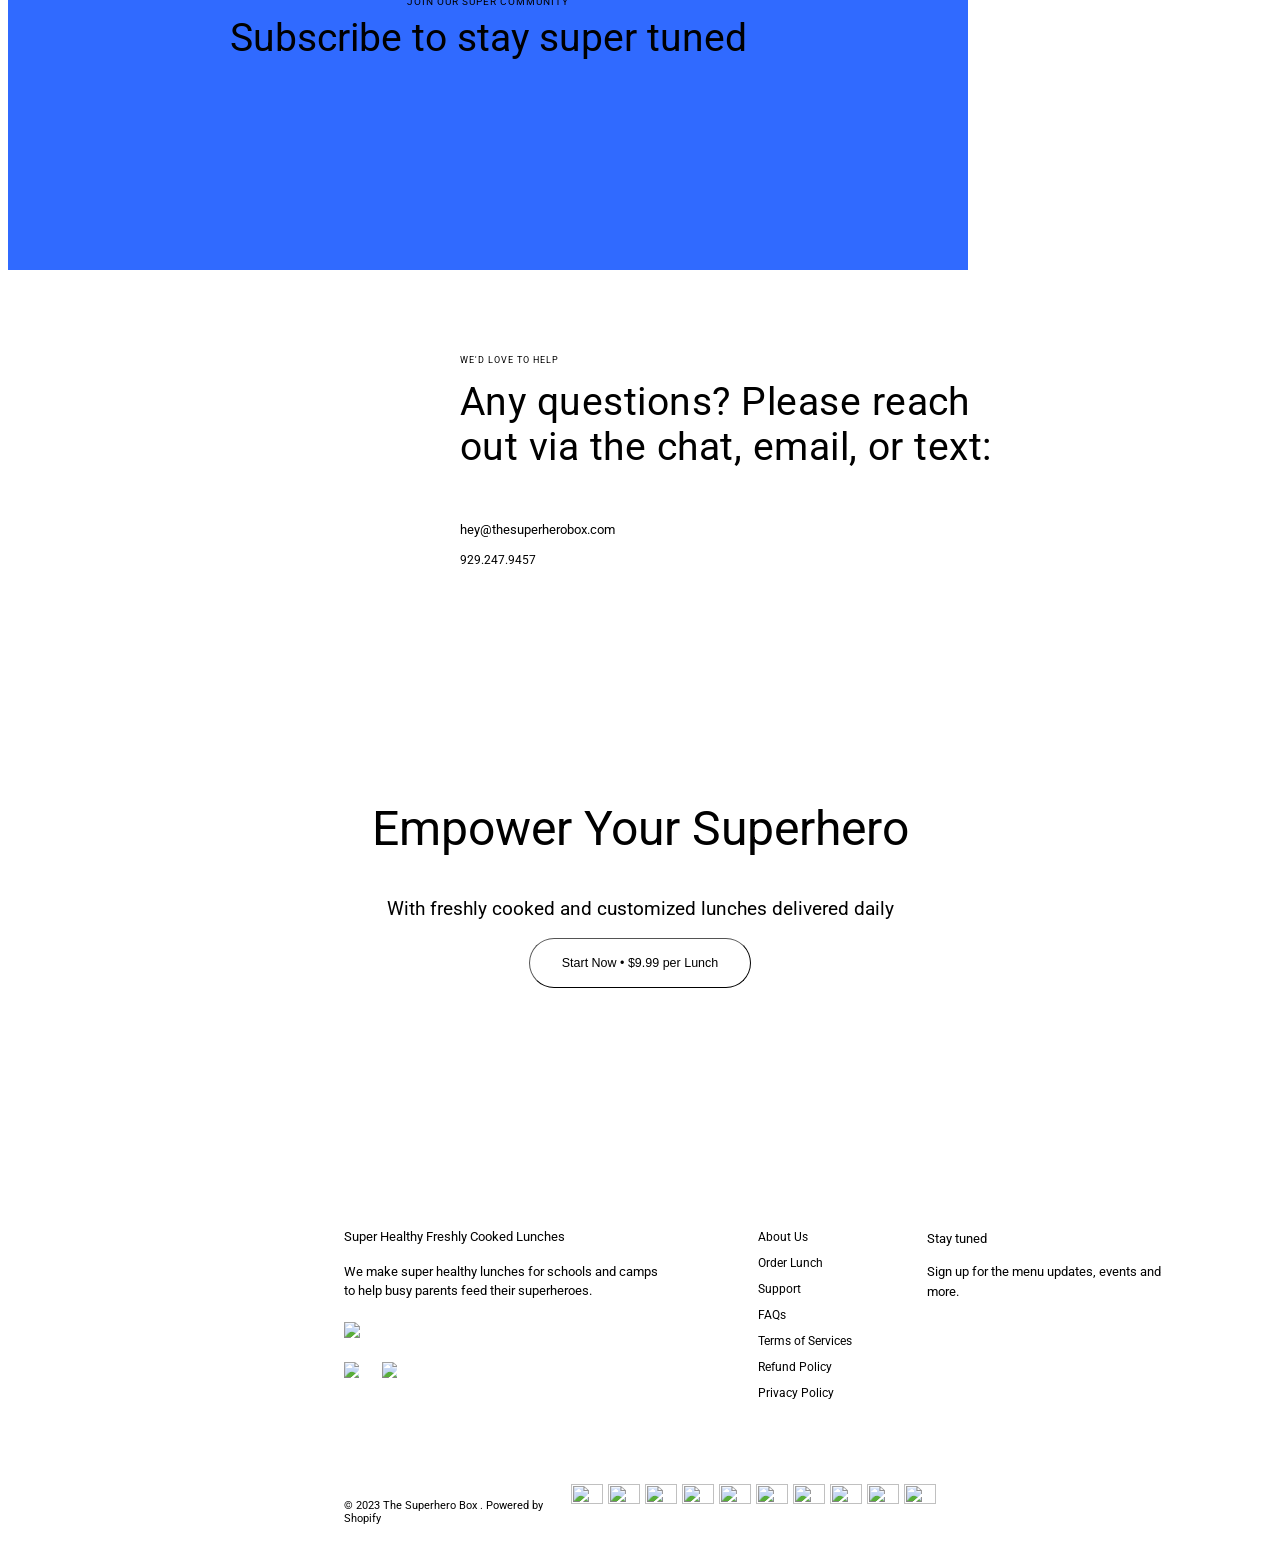
==== commit d05f9db8: "feat: add items from Lab3" ====
--- a/Lab3.html
+++ b/Lab3.html
@@ -25,7 +25,7 @@
                     </div>
                     <div class="text-description">
                         <p class="lunch-name">The Superhero Box</p>
-                        <p class="name">Super Healthy School Lunches</p>
+                        <p class="name">Super Healthy School <br> Lunches</p>
                         <p class="cost">$49.99</p>
                         <div class="marks">
                             <div class="average-mark">
@@ -38,10 +38,15 @@
                             <p class="number-of-reviews">8 reviews</p>
                         </div>
                         <p class="choosing">Choose Quantity</p>
-                        <a class="number-of-lunches" href="#">Full Week (5 Lunches)</a>
-                        <a class="number-of-lunches" href="#">Half Week (3 Lunches)</a>
+                        <div class="number-of-lunches">
+                            <a class="number-of-lunches" href="#">Full Week (5 Lunches)</a>
+                            <a class="number-of-lunches" href="#">Half Week (3 Lunches)</a>
+                        </div>
                     <div class="buttons">
-                        <button class="amount">-+</button>
+                        <button class="amount">
+                            <p>-</p>
+                            <p>+</p>
+                        </button>
                         <button class="add-to-cart">Add to Cart</button>
                     </div>
                     <div class="social-media">
@@ -63,16 +68,16 @@
         </section>
         <section class="location">
             <div class="location-container">
-                <div class="location-info fb50">
+                <div class="location-info">
                     <h2>SEE OUR LOCATIONS</h2>
                     <p class="address">We deliver lunches at PS031, PS34, <br>
                         PS110, and City Kids in Brooklyn.</p>
-                    <p class="not-your-location">Not your location? Please join the waitlist to get notified <br>
-                        when we start delivering lunches to your child's school or camp. Get <br> 
+                    <p class="not-your-location">Not your location? Please join the waitlist to get notified when <br> 
+                        we start delivering lunches to your child's school or camp. Get <br> 
                         50% off the first week with the promo code HERO50.</p>
                     <button class="join-waitlist">Join the Waitlist</button>
                 </div>
-                <img src="images/map.png" class="fb50">
+                <img src="images/map.png">
             </div>
         </section>
         <section class="how-it-works">
@@ -112,7 +117,7 @@
         </section>
         <section class="feed-superhero">
             <div class="feed-superhero-container">
-                <div class="feed-superhero-info fb50">
+                <div class="feed-superhero-info">
                     <h2 class="feed-superhero-title1">FEED YOUR SUPERHEROES</h2>
                     <h2 class="feed-superhero-title2">Fresh, Nutrient- <br> packed and <br> Delicious Lunches</h2>
                     <p class="collaborating">We collaborate with the best local cafes to create super <br>
@@ -127,13 +132,13 @@
                         <li>• Free delivery to a camp daily</li>
                     </div>     
                 </div>
-                <img src="images/peas.png" class="fb50">
+                <img src="images/peas.png">
             </div>
         </section>
         <section class="special-child">
             <div class="special-child-container">
-                <img src="images/special_child_image.png" class="fb50">
-                <div class="special-child-info fb50">
+                <img src="images/special_child_image.png">
+                <div class="special-child-info">
                     <h2 class="special-child-title1">EACH CHILD ID SPECIAL</h2>
                     <h2 class="special-child-title2">Each Menu Is Customized <br> and Feedback-Driven</h2>
                     <p class="customizing">We make customized and feedback-driven lunches based on <br> 
@@ -262,4 +267,4 @@
         </div>
     </footer>
 </body>
-</html>
+</html>
--- a/Lab3.css
+++ b/Lab3.css
@@ -13,23 +13,23 @@
     background-image: url(images/header_image.png);
     background-repeat: no-repeat;
     background-size: cover;
-    height: 800px;
+    height: 640px;
+    max-width: 960px;
+    justify-self: center;
+    align-items: center;
 }
 
 .header-container {
     display: flex;
     flex-direction: column;
-    /*max-width: 1000px;*/
-    width: 80%;
-    height: inherit;
     margin: 0 auto;
-  
+    padding-top: 193px;
     justify-content: center;
     align-items: center;
 }
 
 .header-container h1 {
-     font-size: 86px;
+     font-size: 69px;
      font-weight: 400;
      color: white;
      text-align: center;
@@ -37,198 +37,219 @@
 }
 
 .action {
-    font-size: 11px;
+    font-size: 8px;
     letter-spacing: 1.4px;
+    color: white;
+}
+
+.info-about {
+    padding-top: 5px;
+    font-size: 19px;
     color: white
 }
 
-.info-about {
-    font-size: 24px;
-    color: white
-}
-
 .start-now {
-    width: 259px;
-    height: 58px;
+    margin-top: 8px;
+    width: 210px;
+    height: 48px;
     border-radius: 40px;
     background-color: white;
     color:black;
     border: none;
-    font-size: 15px;
+    font-size: 12px;
 }
 
 .offer {
-    margin-top: 100px;
+    margin-top: 80px;
 }
 
 .container {
-    max-width: 1052px;
-    width: 90%;
+    max-width: 960px;
     margin: 0 auto;
 }
 
 .lunch-description {
     display: flex;
     flex-direction: row;
-    gap: 70px;
 }
 
 .lunch-photo {
     display: flex;
     flex-direction: row;
+    margin-left: 58px;
 }
 
 .lunch-photo img {
-    height: 433px;
+    height: 348px;
 }
 
 .rectangle {
-    height: 433px;
-    width: 380px;
+    height: 348px;
+    width: 300px;
     background-color: #F3F3E8;
 }
 
 .text-description {
     align-items: left;
+    margin-left: 57px;
 }
 
 .lunch-name {
-    padding-top: 40px;
+    padding-top: 17px;
+    font-size: 12px;
+}
+
+.name {
+    font-size: 23px;
+    margin: 0%;
+}
+
+.cost {
     font-size: 15px;
-}
-
-.name {
-    font-size: 29px;
-    margin: 0%;
-}
-
-.cost {
-    font-size: 19px;
-    margin: 0%;
-    margin-top: 10px;
+    margin: 0%;
+    margin-top: 5px;
 }
 
 .marks {
     display: flex;
     flex-direction: row;
-    
-    gap: 8px;
+    margin-top: 8px;
+    gap: 6px;
     margin-left: auto;
 }
 
 .average-mark {
     display: flex;
     flex-direction: row;
-    /*list-style: none;*/
     justify-content: start;
+    gap: 1.5px;
 
 }
 .average-mark img {
-    width: 16px;
+    width: 13px;
 }
 
 .number-of-reviews {
-    font-size: 12px;
+    font-size: 9.5px;
 }
 
 .choosing {
-    font-size: 15px;
+    font-size: 12px;
+    padding-top: 10px;
 }
 
 .number-of-lunches {
-    font-size: 15px;
+    display: flex;
+    flex-direction: row;
+    gap: 23px;
+    font-size: 12px;
     color:black;
 }
 
 .buttons {
-    margin-top: 67px;
-    gap: 13px;
+    margin-top: 50px;
+    gap: 9px;
     display: flex;
     flex-direction: row;
 }
 
 .amount {
-    font-size: 15px;
-    height: 58px;
-    width: 130px;
+    display: flex;
+    flex-direction: row;
+    justify-content: center;
+    text-align: center;
+    gap: 50px;
+    font-size: 13px;
+    height: 46px;
+    width: 104px;
     border-color: black;
     border-width: 1px;
     border-radius: 40px;
     background-color: white;
-    letter-spacing: 40px;
-    padding-left: 28px;
 }
 
 .add-to-cart {
-    height: 58px;
-    width: 220px;
+    font-size: 13px;
+    height: 46px;
+    width: 174px;
     border-radius: 40px;
     background-color: black;
     color: white;
 }
 
 .social-media {
-    padding-top: 10px;
+    padding-top: 5px;
     display: flex;
     flex-direction: row;
     gap: 10px;
 }
 
 .facebook {
-    display: flex;
-    flex-direction: row;
-    gap: 10px;
-    line-height: 24px;
+    font-size: 13px;
+    display: flex;
+    flex-direction: row;
+    gap: 7px;
+    line-height: 18px;
 }
 
 .facebook img {
-    width: 17px;
-    margin-bottom: 45px;
-}
-
-location {
-    margin-top: 153px;
+    width: 12px;
+    margin-bottom: 24px;
+}
+
+.facebook p {
+    margin-top: 22px;
+}
+
+.location {
+    margin-top: 107px;
 }
 
 .location-container {
     display: flex;
     flex-direction: row;
-    justify-content: space-between;
-}
-
-.fb50 {
-    flex-basis: 50%;
+    justify-content: center;
+}
+
+.location-container img {
+    height: 592px;
+    width: 480px;
 }
 
 .location-info {
     justify-content: center;
     align-items: center;
     text-align: center;
+    width: 480px;
 }
 
 .location-info h2 {
-    font-size: 11px;
+    font-size: 8.5px;
     font-weight: 400;
     letter-spacing: 1.4px;
-    margin-top: 330px;
+    margin-top: 180px;
+}
+
+.location-info p {
+    padding-top: 4px;
 }
 
 .address {
-    font-size: 27px;
+    font-size: 21.5px;
     margin: 0%;
 }
 
 .not-your-location {
-    font-size: 16px;
-    line-height: 24px;
-    margin-top: 55px;
+    font-size: 13px;
+    line-height: 20px;
+    margin-top: 35px;
 }
 
 .join-waitlist {
-    margin-top: 34px;
-    width: 177px;
-    height: 58px;
-    font-size: 16px;
+    margin-top: 10px;
+    width: 144px;
+    height: 46px;
+    font-size: 13px;
     border-radius: 40px;
     border-width: 1px;
     border-color: black;
@@ -236,154 +257,186 @@
 }
 
 .how-it-works h2 {
-    margin-top: 101px;
-    font-size: 28px;
+    margin-left: 50px;
+    margin-top: 85px;
+    font-size: 22px;
     font-weight: 400;
 }
 
 .cards {
-    margin-top: 46px;
-    display: flex;
-    flex-direction: row;
-    gap: 20px;
+    margin-left: 50px;
+    margin-top: 33px;
+    display: flex;
+    flex-direction: row;
+    gap: 15px;
+}
+
+.cards img {
+    width: 278px;
 }
 
 .cards h2 {
-    font-size: 22px;
+    font-size: 18px;
     margin: 0;
-    margin-top: 24px;
+    margin-top: 15px;
 }
 
 .cards p {
-    font-size: 16px;
+    font-size: 13px;
+    line-height: 19px;
 }
 
 .step3 button {
-    width: 259px;
-    height: 58px;
+    width: 206px;
+    height: 46px;
     border-color: black;
     border-width: 1px;
     border-radius: 40px;
-    margin-top: 35px;
+    margin-top: 11px;
     background-color: white;
+    font-size: 12px;
+    text-align: left;
+    padding-left: 20px;
 }
 
 .feed-superhero {
-    margin-top: 107px;
+    margin-top: 85px;
 }
 
 .feed-superhero-container {
-    display: flex;
-    flex-direction: row;
-    justify-content: space-between;
-}
-
-.feed-superhero-title1{
-    font-size: 11px;
-    letter-spacing: 1.4px;
-    font-weight: 400;
-    margin-top: 200px;
+    display: grid;
+    grid-template-columns: 480px 480px; 
+    justify-content: center; 
+}
+
+.feed-superhero-container img {
+    height: 602px;
 }
 
 .feed-superhero-info {
-    padding-left: 74px;
+    padding-left: 55px;
+}
+
+.feed-superhero-title1 {
+    font-size: 9px;
+    letter-spacing: 1px;
+    font-weight: 400;
+    margin-top: 92px;
 }
 
 .feed-superhero-title2 {
-    font-size: 48px;
-    font-weight: 400;
-    margin: 0%;
+    padding-top: 5px;
+    font-size: 38px;
+    font-weight: 400;
+    margin: 0;
 }
 
 .collaborating {
-    font-size: 16px;
-    line-height: 24px;
-    margin-top: 81px;
+    font-size: 13px;
+    line-height: 20px;
+    margin-top: 58px;
 }
 
 .offering {
-    font-size: 16px;
-    line-height: 24px;
+    font-size: 13px;
+    line-height: 20px;
 }
 
 .features {
-    font-size: 16px;
-    line-height: 24px;
+    padding: 0;
+    font-size: 13px;
+    line-height: 18.5px;
     list-style: none;
 }
 
 .special-child-container {
     display: flex;
     flex-direction: row;
-    justify-content: space-between;
+    justify-content: center;
+}
+
+.special-child-container img {
+    width: 480px;
+    height: 602px;
 }
 
 .special-child-info {
-    padding-left: 70px;
+    padding-left: 55px;
+    width: 480px;
 }
 
 .special-child-title1 {
-    margin-top: 330px;
-    font-size: 11px;
-    font-weight: 400;
-    letter-spacing: 1.4px;
+    margin-top: 177px;
+    font-size: 9px;
+    font-weight: 400;
+    letter-spacing: 1px;
 }
 
 .special-child-title2 {
-    font-size: 28px;
+    margin: 0%;
+    padding-top: 3px;
+    font-size: 22.5px;
     font-weight: 400;
 }
 
 .customizing {
-    margin-top: 59px;
-    font-size: 16px;
-    line-height: 24px;
+    margin-top: 40px;
+    font-size: 12.8px;
+    line-height: 19px;
 }
 
 .fill-out {
-    font-size: 16px;
+    font-size: 13px;
 }
 
 .care-about-kids-info button {
     margin: 0%;
-    margin-top: 36px;
-    width: 259px;
-    height: 58px;
+    margin-top: 12px;
+    text-align: left;
+    padding-left: 23px;
+    width: 210px;
+    height: 46px;
     border-color: black;
     border-width: 1px;
     border-radius: 40px;
     background-color: white;
-    font-size: 15px;
+    font-size: 12px;
 }
 
 .care-about-kids-container {
     display: flex;
     flex-direction: row;
-    justify-content: space-between;
+    justify-content: center;
+}
+
+.care-about-kids-container img {
+    height: 602px;
+    width: 480px;
 }
 
 .care-about-kids-info {
-    padding-left: 74px;
+    width: 480px;
+    padding-left: 55px;
 }
 
 .care-about-kids-title1 {
-    margin-top: 320px;
-    font-size: 11px;
-    font-weight: 400;
-    letter-spacing: 1.4px;
+    margin-top: 178px;
+    font-size: 9px;
+    font-weight: 400;
+    letter-spacing: 1px;
 }
 
 .care-about-kids-title2 {
     margin: 0%;
-    margin-top: 31px;
-    font-size: 48px;
+    margin-top: 9px;
+    font-size: 38px;
     font-weight: 400;
 }
 
 .care-about-kids-info p {
-    margin-top: 79px;
-    font-size: 16px;
-    line-height: 24px;
+    margin-top: 55px;
+    font-size: 12.8px;
+    line-height: 19.5px;
 }
 
 .first-two-main-features {
@@ -391,8 +444,8 @@
     flex-direction: row;
     justify-content: center;
     align-items: center;
-    margin-top: 102px;
-    gap: 116px;
+    margin-top: 82px;
+    gap: 100px;
 }
 
 .perfection {
@@ -408,111 +461,208 @@
 }
 
 .perfection h2 {
-    font-size: 29px;
+    font-size: 23px;
     font-weight: 400;
 }
 
 .delicious-and-healthy h2 {
-    font-size: 29px;
+    font-size: 23px;
     font-weight: 400;
 }
 
 .perfection p {
-    font-size: 16px;
-    font-weight: 400;
-    line-height: 24px;
+    font-size: 12.8px;
+    font-weight: 400;
+    line-height: 19px;
 }
 
 .delicious-and-healthy p {
-    font-size: 16px;
-    font-weight: 400;
-    line-height: 24px;
+    font-size: 12.8px;
+    font-weight: 400;
+    line-height: 19px;
 }
 
 .best-thing {
-    margin-top: 93px;
+    margin-top: 53px;
     justify-content: center;
     text-align: center;
     align-items: center;
 }
 
+.best-thing h2 {
+    font-size: 23px;
+    font-weight: 400;
+}
+
+.best-thing p {
+    font-size: 13px;
+    line-height: 20px;
+}
+
 .super-community {
+    width: 960px;
     background-color: #306aff;
-    margin-top: 95px;
-    height: 500px;
+    margin-top: 60px;
+    height: 400px;
     background-size: cover;
     text-align: center;
+    justify-self: center;
 }
 
 .super-community h2 {
-    padding-top: 154px;
-    font-size: 12px;
-    font-weight: 400;
-    letter-spacing: 1.4px;
+    padding-top: 126px;
+    font-size: 10px;
+    font-weight: 400;
+    letter-spacing: 1px;
 }
 
 .super-community p {
+    font-size: 38.5px;
+    font-weight: 400;
+    margin: 0%;
+}
+
+.help {
+    width: 960px;
+    margin-left: 452px;
+}
+
+.help h2 {
+    margin-top: 85px;
+    font-size: 9px;
+    font-weight: 400;
+    letter-spacing: 1px;
+}
+
+.p1 {
+    font-size: 38.5px;
+    letter-spacing: 0.48px;
+    margin: 0%;
+    margin-top: 14px;
+}
+
+.post {
+    font-size: 12.8px;
+    margin-top: 53px;
+}
+
+.p2 {
+    font-size: 12px;
+    margin-top: 16px;
+    margin-bottom: 93px;
+}
+
+.empower {
+    justify-content: center;
+    text-align: center;
+    align-items: center;
+}
+
+.empower h2 {
+    margin-top: 233px;
     font-size: 48px;
     font-weight: 400;
-    margin: 0%;
-}
-
-.help {
-    margin-left: 226px;
-}
-
-.help h2 {
-    margin-top: 102px;
-    font-size: 11px;
-    font-weight: 400;
-    letter-spacing: 1.4px;
-}
-
-.p1 {
-    font-size: 48px;
-    letter-spacing: 0.48px;
-    margin: 0%;
-    margin-top: 20px;
-}
-
-.post {
-    font-size: 16px;
-    margin-top: 77px;
-}
-
-.p2 {
-    font-size: 16px;
-    margin-top: 20px;
-    margin-bottom: 93px;
-}
-
-.empower {
-    justify-content: center;
-    text-align: center;
-    align-items: center;
-}
-
-.empower h2 {
-    margin-top: 223px;
-    font-size: 60px;
-    font-weight: 400;
 }
 
 .empower p {
-    margin: 0%;
-    margin-top: 46px;
-    font-size: 24px;
+    margin: 0 auto;
+
+    font-size: 19.3px;
 }
 
 .empower button {
     margin: 0%;
-    margin-top: 40px;
-    width: 278px;
-    height: 63px;
+    margin-top: 18px;
+    width: 222px;
+    height: 50px;
     border-color: black;
     border-width: 1px;
     border-radius: 40px;
     background-color: white;
-    font-size: 16px;
-    margin-bottom: 196px;
-}
+    font-size: 12.5px;
+}
+
+.footer {
+    max-width: 960px;
+}
+
+.text-footer-div {
+    margin-top: 230px;
+    margin-left: 336px;
+    display: flex;
+    flex-direction: row;
+}
+
+.footer-title {
+    font-size: 12.8px;
+    font-weight: 400;
+}
+
+.footer-div1 p {
+    font-size: 12.8px;
+    margin-top: 18px;
+    line-height: 19px;
+}
+
+.footer-div1 img {
+    margin-top: 10px;
+    width: 80px;
+}
+
+.footer-social {
+    margin-top: 10px;
+    display: flex;
+    flex-direction: row;
+    gap: 23px;
+}
+
+.footer-social img {
+    width: 15px;
+}
+
+.footer-div2 {
+    margin-left: 100px;
+}
+
+.footer-div2 p {
+    font-size: 12px;
+}
+
+.footer-div3 {
+    margin-left: 75px;
+}
+
+.stay-tuned {
+    font-size: 12.8px;
+}
+
+.sign-up {
+    font-size: 12.8px;
+    margin-top: 16px;
+    line-height: 20px;
+}
+
+.footer-div4 {
+    display: flex;
+    flex-direction: row;
+    justify-content: space-between;
+}
+
+.footer-div4 p {
+    margin-top: 87px;
+    font-size: 10.5px;
+    margin-left: 336px;
+}
+
+.footer-cards {
+    padding-top: 72px;
+    margin-right: 336px;
+    display: flex;
+    flex-direction: row;
+    gap: 5px;
+}
+
+.footer-cards img {
+    width: 32px;
+    height: 20px;
+}
